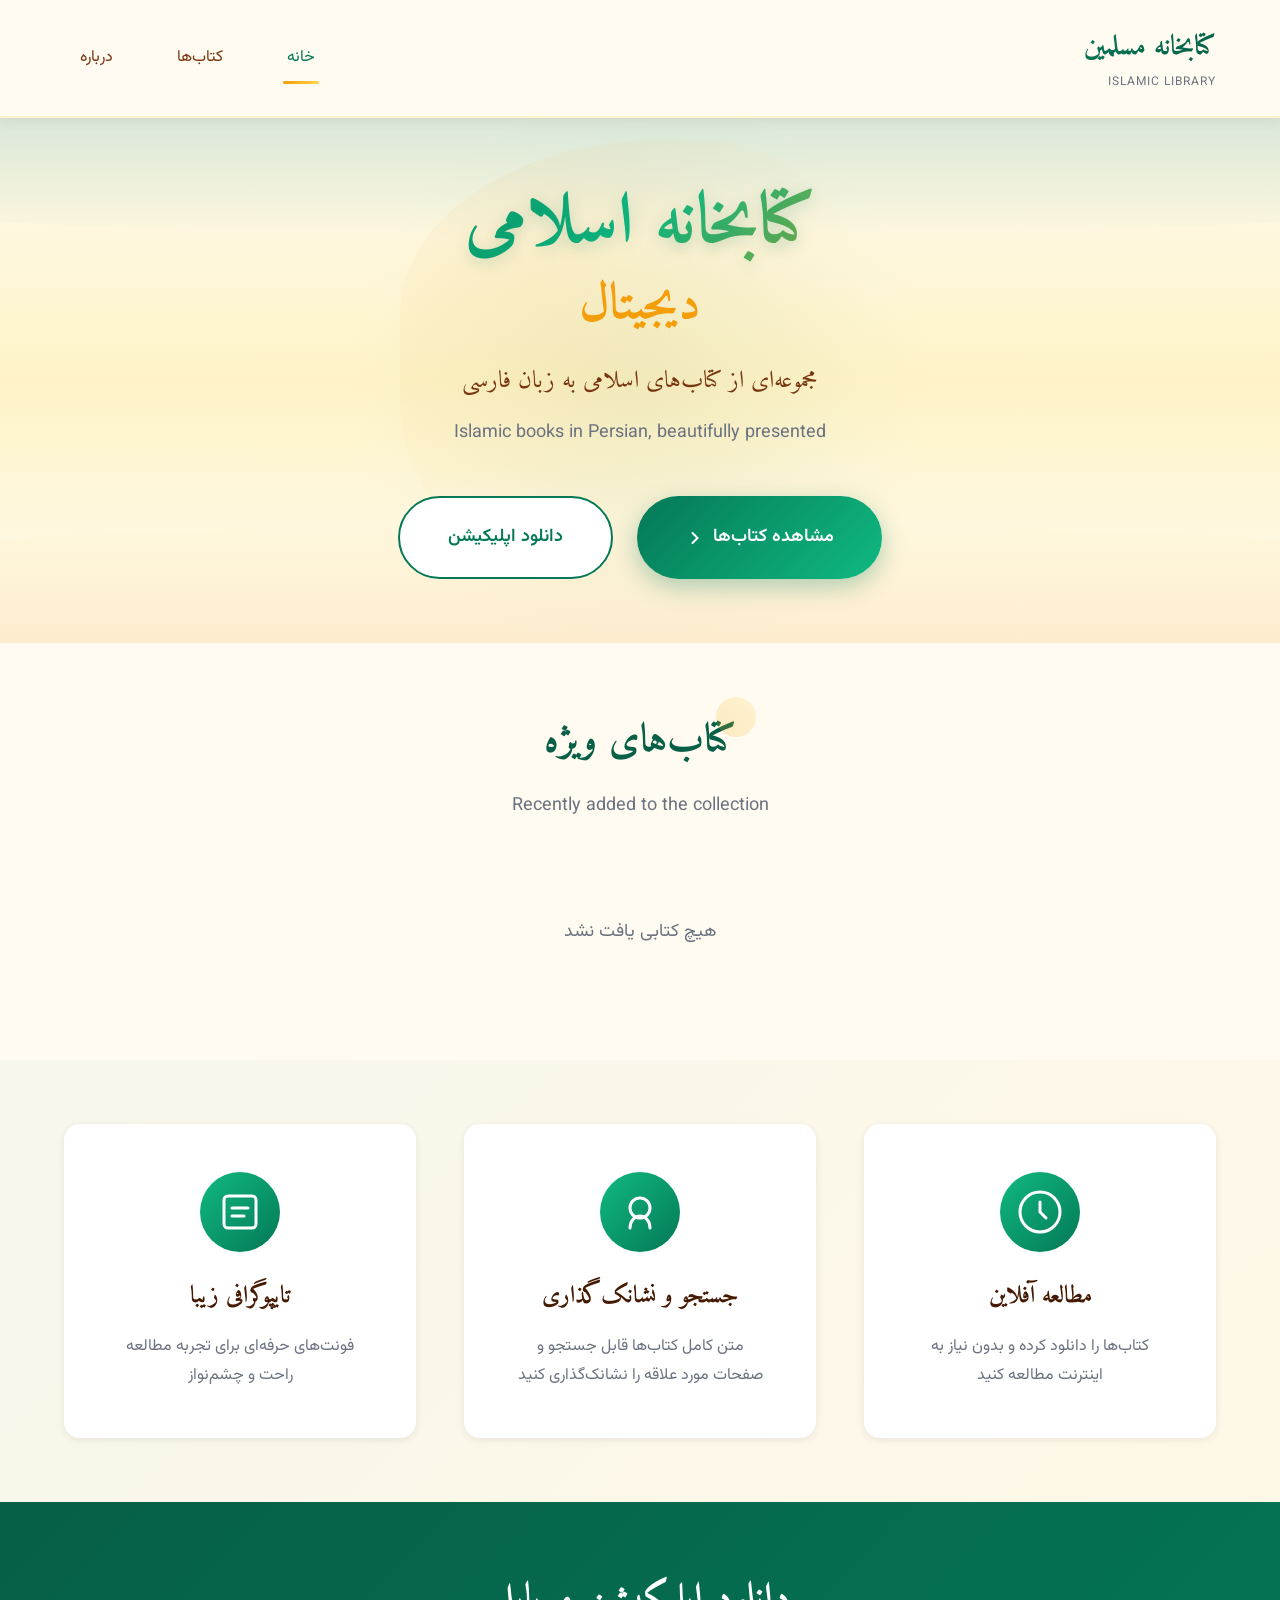
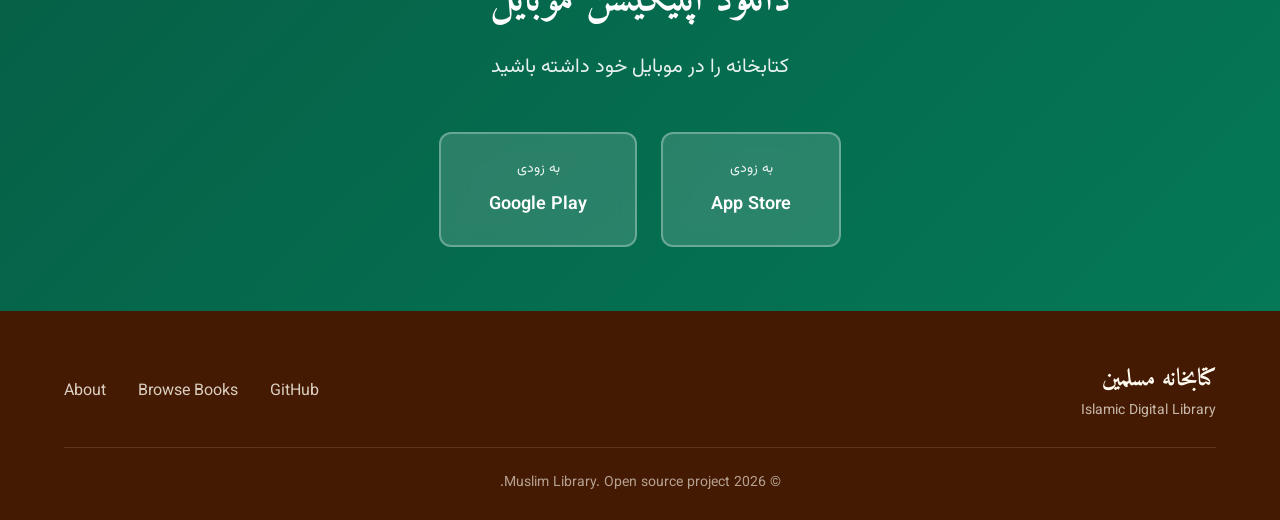
==== docs/index.html @ 0c4c1600 "Add GitHub Pages website with brush painting aesthetic (#008) Create beautiful, artistic website for" ====
<!DOCTYPE html>
<html lang="fa" dir="rtl">
<head>
    <meta charset="UTF-8">
    <meta name="viewport" content="width=device-width, initial-scale=1.0">
    <title>کتابخانه مسلمین - Islamic Digital Library</title>
    <meta name="description" content="کتابخانه دیجیتال اسلامی با کتاب‌های فارسی - Islamic books in Persian, beautifully presented">

    <!-- Fonts -->
    <link rel="preconnect" href="https://fonts.googleapis.com">
    <link rel="preconnect" href="https://fonts.gstatic.com" crossorigin>
    <link href="https://fonts.googleapis.com/css2?family=Amiri:wght@400;700&family=Vazirmatn:wght@300;400;600;700&display=swap" rel="stylesheet">

    <!-- Styles -->
    <link rel="stylesheet" href="css/style.css">
</head>
<body>
    <!-- Navigation -->
    <nav class="nav">
        <div class="container">
            <div class="nav-content">
                <div class="logo">
                    <span class="logo-text">کتابخانه مسلمین</span>
                    <span class="logo-subtitle">Islamic Library</span>
                </div>
                <div class="nav-links">
                    <a href="index.html" class="nav-link active">خانه</a>
                    <a href="browse.html" class="nav-link">کتاب‌ها</a>
                    <a href="about.html" class="nav-link">درباره</a>
                </div>
            </div>
        </div>
    </nav>

    <!-- Hero Section -->
    <section class="hero">
        <div class="brush-stroke brush-top"></div>
        <div class="container">
            <div class="hero-content">
                <h1 class="hero-title">
                    <span class="title-brush">کتابخانه اسلامی</span>
                    <span class="title-accent">دیجیتال</span>
                </h1>
                <p class="hero-subtitle">
                    مجموعه‌ای از کتاب‌های اسلامی به زبان فارسی
                </p>
                <p class="hero-description">
                    Islamic books in Persian, beautifully presented
                </p>
                <div class="hero-actions">
                    <a href="browse.html" class="btn btn-primary">
                        <span>مشاهده کتاب‌ها</span>
                        <svg class="btn-icon" width="20" height="20" viewBox="0 0 20 20" fill="none">
                            <path d="M7.5 15L12.5 10L7.5 5" stroke="currentColor" stroke-width="2" stroke-linecap="round"/>
                        </svg>
                    </a>
                    <a href="#download-app" class="btn btn-secondary">
                        <span>دانلود اپلیکیشن</span>
                    </a>
                </div>
            </div>
            <div class="hero-art">
                <div class="ink-circle"></div>
                <div class="ink-splash"></div>
            </div>
        </div>
        <div class="brush-stroke brush-bottom"></div>
    </section>

    <!-- Featured Books -->
    <section class="featured">
        <div class="container">
            <div class="section-header">
                <h2 class="section-title">
                    <span class="title-decoration"></span>
                    کتاب‌های ویژه
                </h2>
                <p class="section-subtitle">Recently added to the collection</p>
            </div>
            <div class="books-grid" id="featured-books">
                <!-- Books will be loaded here -->
                <div class="loading">در حال بارگذاری...</div>
            </div>
        </div>
    </section>

    <!-- Features -->
    <section class="features">
        <div class="brush-bg"></div>
        <div class="container">
            <div class="features-grid">
                <div class="feature-card">
                    <div class="feature-icon">
                        <svg width="48" height="48" viewBox="0 0 48 48" fill="none">
                            <path d="M24 44C35.0457 44 44 35.0457 44 24C44 12.9543 35.0457 4 24 4C12.9543 4 4 12.9543 4 24C4 35.0457 12.9543 44 24 44Z" stroke="currentColor" stroke-width="3"/>
                            <path d="M24 14V24L30 30" stroke="currentColor" stroke-width="3" stroke-linecap="round"/>
                        </svg>
                    </div>
                    <h3 class="feature-title">مطالعه آفلاین</h3>
                    <p class="feature-text">کتاب‌ها را دانلود کرده و بدون نیاز به اینترنت مطالعه کنید</p>
                </div>

                <div class="feature-card">
                    <div class="feature-icon">
                        <svg width="48" height="48" viewBox="0 0 48 48" fill="none">
                            <circle cx="24" cy="20" r="10" stroke="currentColor" stroke-width="3"/>
                            <path d="M14 40C14 33.3726 18.4772 28 24 28C29.5228 28 34 33.3726 34 40" stroke="currentColor" stroke-width="3" stroke-linecap="round"/>
                        </svg>
                    </div>
                    <h3 class="feature-title">جستجو و نشانک‌گذاری</h3>
                    <p class="feature-text">متن کامل کتاب‌ها قابل جستجو و صفحات مورد علاقه را نشانک‌گذاری کنید</p>
                </div>

                <div class="feature-card">
                    <div class="feature-icon">
                        <svg width="48" height="48" viewBox="0 0 48 48" fill="none">
                            <rect x="8" y="8" width="32" height="32" rx="4" stroke="currentColor" stroke-width="3"/>
                            <path d="M16 20H32M16 28H28" stroke="currentColor" stroke-width="3" stroke-linecap="round"/>
                        </svg>
                    </div>
                    <h3 class="feature-title">تایپوگرافی زیبا</h3>
                    <p class="feature-text">فونت‌های حرفه‌ای برای تجربه مطالعه راحت و چشم‌نواز</p>
                </div>
            </div>
        </div>
    </section>

    <!-- Download App -->
    <section class="download" id="download-app">
        <div class="container">
            <div class="download-content">
                <h2 class="download-title">دانلود اپلیکیشن موبایل</h2>
                <p class="download-text">کتابخانه را در موبایل خود داشته باشید</p>
                <div class="download-badges">
                    <a href="#" class="app-badge">
                        <span class="badge-text">به زودی</span>
                        <span class="badge-store">App Store</span>
                    </a>
                    <a href="#" class="app-badge">
                        <span class="badge-text">به زودی</span>
                        <span class="badge-store">Google Play</span>
                    </a>
                </div>
            </div>
        </div>
    </section>

    <!-- Footer -->
    <footer class="footer">
        <div class="container">
            <div class="footer-content">
                <div class="footer-brand">
                    <span class="footer-logo">کتابخانه مسلمین</span>
                    <p class="footer-tagline">Islamic Digital Library</p>
                </div>
                <div class="footer-links">
                    <a href="https://github.com/zakariaf/Muslim-Library-App-Persian-Books" target="_blank">GitHub</a>
                    <a href="browse.html">Browse Books</a>
                    <a href="about.html">About</a>
                </div>
            </div>
            <div class="footer-bottom">
                <p>&copy; 2026 Muslim Library. Open source project.</p>
            </div>
        </div>
    </footer>

    <!-- Scripts -->
    <script src="js/main.js"></script>
</body>
</html>
---- docs/css/style.css ----
/* ==========================================
   Brush Painting Art Style - Islamic Library
   ========================================== */

:root {
    /* Colors - Inspired by Persian miniature paintings */
    --emerald: #047857;
    --emerald-light: #10B981;
    --emerald-dark: #065F46;
    --gold: #F59E0B;
    --gold-light: #FCD34D;
    --cream: #FFFBF0;
    --cream-dark: #FEF3C7;
    --brown: #78350F;
    --brown-dark: #451A03;
    --gray: #6B7280;
    --gray-light: #F3F4F6;

    /* Typography */
    --font-persian: 'Amiri', serif;
    --font-ui: 'Vazirmatn', sans-serif;

    /* Spacing */
    --spacing-xs: 0.5rem;
    --spacing-sm: 1rem;
    --spacing-md: 1.5rem;
    --spacing-lg: 2rem;
    --spacing-xl: 3rem;
    --spacing-2xl: 4rem;

    /* Effects */
    --shadow-sm: 0 2px 8px rgba(0, 0, 0, 0.08);
    --shadow-md: 0 4px 16px rgba(0, 0, 0, 0.12);
    --shadow-lg: 0 8px 32px rgba(0, 0, 0, 0.16);
}

* {
    margin: 0;
    padding: 0;
    box-sizing: border-box;
}

body {
    font-family: var(--font-ui);
    background: var(--cream);
    color: var(--brown-dark);
    line-height: 1.7;
    overflow-x: hidden;
}

.container {
    max-width: 1200px;
    margin: 0 auto;
    padding: 0 var(--spacing-md);
}

/* ==========================================
   Navigation
   ========================================== */

.nav {
    position: sticky;
    top: 0;
    background: rgba(255, 251, 240, 0.95);
    backdrop-filter: blur(12px);
    border-bottom: 2px solid var(--cream-dark);
    z-index: 100;
    box-shadow: 0 2px 12px rgba(120, 53, 15, 0.08);
}

.nav-content {
    display: flex;
    justify-content: space-between;
    align-items: center;
    padding: var(--spacing-md) 0;
}

.logo {
    display: flex;
    flex-direction: column;
}

.logo-text {
    font-family: var(--font-persian);
    font-size: 1.75rem;
    font-weight: 700;
    color: var(--emerald-dark);
    background: linear-gradient(135deg, var(--emerald) 0%, var(--emerald-dark) 100%);
    -webkit-background-clip: text;
    -webkit-text-fill-color: transparent;
    background-clip: text;
}

.logo-subtitle {
    font-size: 0.75rem;
    color: var(--gray);
    letter-spacing: 1px;
    text-transform: uppercase;
}

.nav-links {
    display: flex;
    gap: var(--spacing-lg);
}

.nav-link {
    font-family: var(--font-ui);
    font-size: 1rem;
    color: var(--brown);
    text-decoration: none;
    padding: var(--spacing-xs) var(--spacing-sm);
    border-radius: 8px;
    transition: all 0.3s ease;
    position: relative;
}

.nav-link::after {
    content: '';
    position: absolute;
    bottom: -4px;
    right: 50%;
    transform: translateX(50%);
    width: 0;
    height: 3px;
    background: linear-gradient(90deg, var(--gold), var(--gold-light));
    border-radius: 2px;
    transition: width 0.3s ease;
}

.nav-link:hover,
.nav-link.active {
    color: var(--emerald);
}

.nav-link:hover::after,
.nav-link.active::after {
    width: 60%;
}

/* ==========================================
   Hero Section - Brush Painting Style
   ========================================== */

.hero {
    position: relative;
    padding: var(--spacing-2xl) 0;
    overflow: hidden;
    background: linear-gradient(180deg,
        var(--cream) 0%,
        var(--cream-dark) 50%,
        var(--cream) 100%
    );
}

/* Brush Strokes */
.brush-stroke {
    position: absolute;
    width: 100%;
    height: 120px;
    background-size: cover;
    opacity: 0.15;
    z-index: 0;
}

.brush-top {
    top: 0;
    background: linear-gradient(180deg,
        var(--emerald) 0%,
        transparent 100%
    );
    clip-path: ellipse(100% 100% at 50% 0%);
}

.brush-bottom {
    bottom: 0;
    background: linear-gradient(0deg,
        var(--gold) 0%,
        transparent 100%
    );
    clip-path: ellipse(100% 100% at 50% 100%);
}

.hero-content {
    position: relative;
    z-index: 10;
    text-align: center;
    max-width: 800px;
    margin: 0 auto;
}

.hero-title {
    font-family: var(--font-persian);
    font-size: clamp(2.5rem, 6vw, 4.5rem);
    font-weight: 700;
    line-height: 1.2;
    margin-bottom: var(--spacing-md);
}

.title-brush {
    display: block;
    background: linear-gradient(135deg,
        var(--emerald) 0%,
        var(--emerald-light) 50%,
        var(--gold) 100%
    );
    -webkit-background-clip: text;
    -webkit-text-fill-color: transparent;
    background-clip: text;
    text-shadow: 0 4px 16px rgba(4, 120, 87, 0.2);
}

.title-accent {
    display: block;
    color: var(--gold);
    font-size: 0.7em;
    margin-top: var(--spacing-xs);
}

.hero-subtitle {
    font-family: var(--font-persian);
    font-size: 1.5rem;
    color: var(--brown);
    margin-bottom: var(--spacing-sm);
}

.hero-description {
    font-size: 1.125rem;
    color: var(--gray);
    margin-bottom: var(--spacing-xl);
}

.hero-actions {
    display: flex;
    gap: var(--spacing-md);
    justify-content: center;
    flex-wrap: wrap;
}

/* Buttons */
.btn {
    display: inline-flex;
    align-items: center;
    gap: var(--spacing-xs);
    padding: var(--spacing-md) var(--spacing-xl);
    border-radius: 100px;
    font-family: var(--font-ui);
    font-size: 1.125rem;
    font-weight: 600;
    text-decoration: none;
    transition: all 0.4s cubic-bezier(0.34, 1.56, 0.64, 1);
    position: relative;
    overflow: hidden;
}

.btn::before {
    content: '';
    position: absolute;
    top: 50%;
    right: 50%;
    transform: translate(50%, -50%);
    width: 0;
    height: 0;
    border-radius: 50%;
    background: rgba(255, 255, 255, 0.3);
    transition: width 0.6s ease, height 0.6s ease;
}

.btn:hover::before {
    width: 300px;
    height: 300px;
}

.btn-primary {
    background: linear-gradient(135deg, var(--emerald) 0%, var(--emerald-light) 100%);
    color: white;
    box-shadow: 0 8px 24px rgba(4, 120, 87, 0.3);
}

.btn-primary:hover {
    transform: translateY(-2px);
    box-shadow: 0 12px 32px rgba(4, 120, 87, 0.4);
}

.btn-secondary {
    background: white;
    color: var(--emerald);
    border: 2px solid var(--emerald);
}

.btn-secondary:hover {
    background: var(--emerald);
    color: white;
}

.btn-icon {
    transition: transform 0.3s ease;
}

.btn:hover .btn-icon {
    transform: translateX(-4px);
}

/* Hero Art - Ink Effects */
.hero-art {
    position: absolute;
    top: 50%;
    left: 50%;
    transform: translate(-50%, -50%);
    width: 600px;
    height: 600px;
    z-index: 0;
    pointer-events: none;
}

.ink-circle {
    position: absolute;
    width: 100%;
    height: 100%;
    border-radius: 50%;
    background: radial-gradient(circle,
        rgba(4, 120, 87, 0.05) 0%,
        rgba(4, 120, 87, 0.02) 40%,
        transparent 70%
    );
    animation: float 8s ease-in-out infinite;
}

.ink-splash {
    position: absolute;
    top: 10%;
    right: 10%;
    width: 80%;
    height: 80%;
    background: radial-gradient(ellipse at 30% 30%,
        rgba(245, 158, 11, 0.08) 0%,
        rgba(245, 158, 11, 0.03) 40%,
        transparent 70%
    );
    border-radius: 60% 40% 30% 70% / 40% 50% 60% 50%;
    animation: morph 10s ease-in-out infinite;
}

@keyframes float {
    0%, 100% { transform: translateY(0) scale(1); }
    50% { transform: translateY(-20px) scale(1.05); }
}

@keyframes morph {
    0%, 100% {
        border-radius: 60% 40% 30% 70% / 40% 50% 60% 50%;
    }
    50% {
        border-radius: 30% 70% 70% 30% / 50% 40% 50% 60%;
    }
}

/* ==========================================
   Featured Books Section
   ========================================== */

.featured {
    padding: var(--spacing-2xl) 0;
    position: relative;
}

.section-header {
    text-align: center;
    margin-bottom: var(--spacing-xl);
}

.section-title {
    font-family: var(--font-persian);
    font-size: 2.5rem;
    font-weight: 700;
    color: var(--emerald-dark);
    margin-bottom: var(--spacing-sm);
    position: relative;
    display: inline-block;
}

.title-decoration {
    position: absolute;
    top: -10px;
    right: -20px;
    width: 40px;
    height: 40px;
    background: linear-gradient(45deg, var(--gold), var(--gold-light));
    opacity: 0.2;
    border-radius: 50%;
    animation: pulse 3s ease-in-out infinite;
}

@keyframes pulse {
    0%, 100% { transform: scale(1); opacity: 0.2; }
    50% { transform: scale(1.2); opacity: 0.3; }
}

.section-subtitle {
    color: var(--gray);
    font-size: 1.125rem;
}

.books-grid {
    display: grid;
    grid-template-columns: repeat(auto-fill, minmax(280px, 1fr));
    gap: var(--spacing-xl);
    margin-top: var(--spacing-xl);
}

.loading {
    grid-column: 1 / -1;
    text-align: center;
    padding: var(--spacing-xl);
    color: var(--gray);
    font-size: 1.125rem;
}

/* Book Card - Watercolor Effect */
.book-card {
    position: relative;
    background: white;
    border-radius: 16px;
    overflow: hidden;
    box-shadow: var(--shadow-md);
    transition: all 0.4s cubic-bezier(0.34, 1.56, 0.64, 1);
    cursor: pointer;
}

.book-card::before {
    content: '';
    position: absolute;
    top: 0;
    right: 0;
    width: 100%;
    height: 4px;
    background: linear-gradient(90deg, var(--emerald), var(--gold));
    transform: scaleX(0);
    transform-origin: right;
    transition: transform 0.4s ease;
}

.book-card:hover::before {
    transform: scaleX(1);
}

.book-card:hover {
    transform: translateY(-8px);
    box-shadow: var(--shadow-lg);
}

.book-cover {
    width: 100%;
    height: 320px;
    object-fit: cover;
    background: linear-gradient(135deg, var(--cream-dark) 0%, var(--gray-light) 100%);
}

.book-info {
    padding: var(--spacing-md);
}

.book-title {
    font-family: var(--font-persian);
    font-size: 1.375rem;
    font-weight: 700;
    color: var(--brown-dark);
    margin-bottom: var(--spacing-xs);
    line-height: 1.4;
}

.book-author {
    font-family: var(--font-persian);
    color: var(--gray);
    font-size: 1rem;
    margin-bottom: var(--spacing-sm);
}

.book-meta {
    display: flex;
    justify-content: space-between;
    align-items: center;
    font-size: 0.875rem;
    color: var(--gray);
}

.book-size {
    background: var(--cream-dark);
    padding: var(--spacing-xs) var(--spacing-sm);
    border-radius: 100px;
}

.book-badge {
    background: linear-gradient(135deg, var(--gold), var(--gold-light));
    color: white;
    padding: var(--spacing-xs) var(--spacing-sm);
    border-radius: 100px;
    font-weight: 600;
    font-size: 0.75rem;
}

/* ==========================================
   Features Section
   ========================================== */

.features {
    position: relative;
    padding: var(--spacing-2xl) 0;
    overflow: hidden;
}

.brush-bg {
    position: absolute;
    top: 0;
    left: 0;
    width: 100%;
    height: 100%;
    background: linear-gradient(135deg,
        rgba(4, 120, 87, 0.03) 0%,
        rgba(245, 158, 11, 0.03) 100%
    );
    z-index: 0;
}

.features-grid {
    position: relative;
    z-index: 10;
    display: grid;
    grid-template-columns: repeat(auto-fit, minmax(300px, 1fr));
    gap: var(--spacing-xl);
}

.feature-card {
    text-align: center;
    padding: var(--spacing-xl);
    background: white;
    border-radius: 16px;
    box-shadow: var(--shadow-sm);
    transition: all 0.3s ease;
}

.feature-card:hover {
    transform: translateY(-4px);
    box-shadow: var(--shadow-md);
}

.feature-icon {
    width: 80px;
    height: 80px;
    margin: 0 auto var(--spacing-md);
    display: flex;
    align-items: center;
    justify-content: center;
    background: linear-gradient(135deg, var(--emerald-light), var(--emerald));
    border-radius: 50%;
    color: white;
    position: relative;
}

.feature-icon::before {
    content: '';
    position: absolute;
    width: 100%;
    height: 100%;
    background: linear-gradient(135deg, var(--gold), var(--gold-light));
    border-radius: 50%;
    opacity: 0;
    transform: scale(0.8);
    transition: all 0.3s ease;
}

.feature-card:hover .feature-icon::before {
    opacity: 0.3;
    transform: scale(1.2);
}

.feature-title {
    font-family: var(--font-persian);
    font-size: 1.5rem;
    font-weight: 700;
    color: var(--brown-dark);
    margin-bottom: var(--spacing-sm);
}

.feature-text {
    color: var(--gray);
    line-height: 1.8;
}

/* ==========================================
   Download Section
   ========================================== */

.download {
    padding: var(--spacing-2xl) 0;
    background: linear-gradient(135deg, var(--emerald-dark) 0%, var(--emerald) 100%);
    color: white;
    text-align: center;
}

.download-title {
    font-family: var(--font-persian);
    font-size: 2.5rem;
    font-weight: 700;
    margin-bottom: var(--spacing-sm);
}

.download-text {
    font-size: 1.25rem;
    opacity: 0.9;
    margin-bottom: var(--spacing-xl);
}

.download-badges {
    display: flex;
    gap: var(--spacing-md);
    justify-content: center;
    flex-wrap: wrap;
}

.app-badge {
    display: flex;
    flex-direction: column;
    align-items: center;
    gap: var(--spacing-xs);
    padding: var(--spacing-md) var(--spacing-xl);
    background: rgba(255, 255, 255, 0.15);
    backdrop-filter: blur(12px);
    border: 2px solid rgba(255, 255, 255, 0.3);
    border-radius: 12px;
    color: white;
    text-decoration: none;
    transition: all 0.3s ease;
}

.app-badge:hover {
    background: rgba(255, 255, 255, 0.25);
    transform: translateY(-4px);
}

.badge-text {
    font-size: 0.875rem;
    opacity: 0.9;
}

.badge-store {
    font-weight: 600;
    font-size: 1.125rem;
}

/* ==========================================
   Footer
   ========================================== */

.footer {
    background: var(--brown-dark);
    color: var(--cream);
    padding: var(--spacing-xl) 0 var(--spacing-md);
}

.footer-content {
    display: flex;
    justify-content: space-between;
    align-items: center;
    margin-bottom: var(--spacing-md);
    flex-wrap: wrap;
    gap: var(--spacing-md);
}

.footer-logo {
    font-family: var(--font-persian);
    font-size: 1.5rem;
    font-weight: 700;
}

.footer-tagline {
    font-size: 0.875rem;
    opacity: 0.7;
}

.footer-links {
    display: flex;
    gap: var(--spacing-lg);
}

.footer-links a {
    color: var(--cream);
    text-decoration: none;
    opacity: 0.8;
    transition: opacity 0.3s ease;
}

.footer-links a:hover {
    opacity: 1;
}

.footer-bottom {
    text-align: center;
    padding-top: var(--spacing-md);
    border-top: 1px solid rgba(255, 251, 240, 0.2);
    opacity: 0.6;
    font-size: 0.875rem;
}

/* ==========================================
   Responsive
   ========================================== */

@media (max-width: 768px) {
    .nav-content {
        flex-direction: column;
        gap: var(--spacing-md);
    }

    .hero {
        padding: var(--spacing-xl) 0;
    }

    .hero-title {
        font-size: 2rem;
    }

    .books-grid {
        grid-template-columns: 1fr;
    }

    .features-grid {
        grid-template-columns: 1fr;
    }

    .footer-content {
        flex-direction: column;
        text-align: center;
    }
}
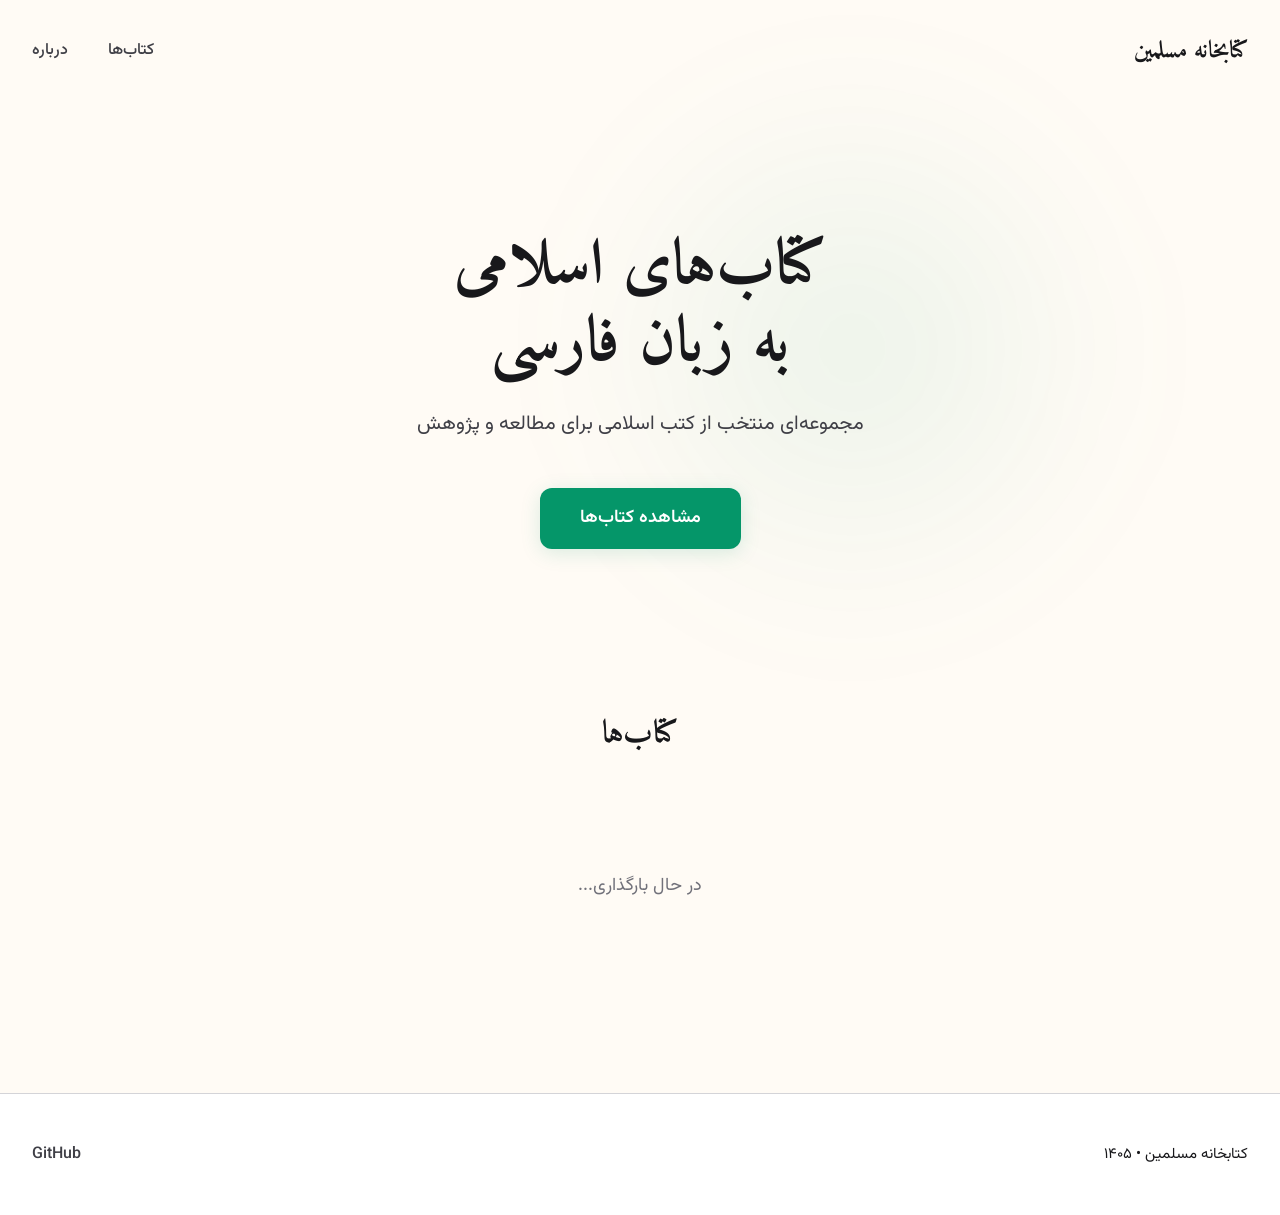
==== commit fa62574c: "Redesign website with minimal, modern aesthetic Complete redesign based on 2026 UI/UX best practices" ====
--- a/docs/index.html
+++ b/docs/index.html
@@ -4,168 +4,54 @@
     <meta charset="UTF-8">
     <meta name="viewport" content="width=device-width, initial-scale=1.0">
     <title>کتابخانه مسلمین - Islamic Digital Library</title>
-    <meta name="description" content="کتابخانه دیجیتال اسلامی با کتاب‌های فارسی - Islamic books in Persian, beautifully presented">
+    <meta name="description" content="کتابخانه دیجیتال اسلامی - مجموعه کتاب‌های اسلامی به زبان فارسی">
 
-    <!-- Fonts -->
     <link rel="preconnect" href="https://fonts.googleapis.com">
     <link rel="preconnect" href="https://fonts.gstatic.com" crossorigin>
-    <link href="https://fonts.googleapis.com/css2?family=Amiri:wght@400;700&family=Vazirmatn:wght@300;400;600;700&display=swap" rel="stylesheet">
+    <link href="https://fonts.googleapis.com/css2?family=Amiri:wght@400;700&family=Vazirmatn:wght@300;400;500;600;700&display=swap" rel="stylesheet">
 
-    <!-- Styles -->
     <link rel="stylesheet" href="css/style.css">
 </head>
 <body>
-    <!-- Navigation -->
+    <!-- Minimal Navigation -->
     <nav class="nav">
         <div class="container">
-            <div class="nav-content">
-                <div class="logo">
-                    <span class="logo-text">کتابخانه مسلمین</span>
-                    <span class="logo-subtitle">Islamic Library</span>
-                </div>
-                <div class="nav-links">
-                    <a href="index.html" class="nav-link active">خانه</a>
-                    <a href="browse.html" class="nav-link">کتاب‌ها</a>
-                    <a href="about.html" class="nav-link">درباره</a>
-                </div>
+            <a href="index.html" class="logo">کتابخانه مسلمین</a>
+            <div class="nav-links">
+                <a href="browse.html">کتاب‌ها</a>
+                <a href="about.html">درباره</a>
             </div>
         </div>
     </nav>
 
-    <!-- Hero Section -->
+    <!-- Hero - Minimal with Watercolor Accent -->
     <section class="hero">
-        <div class="brush-stroke brush-top"></div>
+        <div class="watercolor-accent"></div>
         <div class="container">
-            <div class="hero-content">
-                <h1 class="hero-title">
-                    <span class="title-brush">کتابخانه اسلامی</span>
-                    <span class="title-accent">دیجیتال</span>
-                </h1>
-                <p class="hero-subtitle">
-                    مجموعه‌ای از کتاب‌های اسلامی به زبان فارسی
-                </p>
-                <p class="hero-description">
-                    Islamic books in Persian, beautifully presented
-                </p>
-                <div class="hero-actions">
-                    <a href="browse.html" class="btn btn-primary">
-                        <span>مشاهده کتاب‌ها</span>
-                        <svg class="btn-icon" width="20" height="20" viewBox="0 0 20 20" fill="none">
-                            <path d="M7.5 15L12.5 10L7.5 5" stroke="currentColor" stroke-width="2" stroke-linecap="round"/>
-                        </svg>
-                    </a>
-                    <a href="#download-app" class="btn btn-secondary">
-                        <span>دانلود اپلیکیشن</span>
-                    </a>
-                </div>
-            </div>
-            <div class="hero-art">
-                <div class="ink-circle"></div>
-                <div class="ink-splash"></div>
-            </div>
+            <h1 class="hero-title">کتاب‌های اسلامی<br>به زبان فارسی</h1>
+            <p class="hero-subtitle">مجموعه‌ای منتخب از کتب اسلامی برای مطالعه و پژوهش</p>
+            <a href="browse.html" class="cta-button">مشاهده کتاب‌ها</a>
         </div>
-        <div class="brush-stroke brush-bottom"></div>
     </section>
 
-    <!-- Featured Books -->
-    <section class="featured">
+    <!-- Books Grid - Clean & Spacious -->
+    <section class="books">
         <div class="container">
-            <div class="section-header">
-                <h2 class="section-title">
-                    <span class="title-decoration"></span>
-                    کتاب‌های ویژه
-                </h2>
-                <p class="section-subtitle">Recently added to the collection</p>
-            </div>
-            <div class="books-grid" id="featured-books">
-                <!-- Books will be loaded here -->
+            <h2 class="section-title">کتاب‌ها</h2>
+            <div class="books-grid" id="books-grid">
                 <div class="loading">در حال بارگذاری...</div>
             </div>
         </div>
     </section>
 
-    <!-- Features -->
-    <section class="features">
-        <div class="brush-bg"></div>
-        <div class="container">
-            <div class="features-grid">
-                <div class="feature-card">
-                    <div class="feature-icon">
-                        <svg width="48" height="48" viewBox="0 0 48 48" fill="none">
-                            <path d="M24 44C35.0457 44 44 35.0457 44 24C44 12.9543 35.0457 4 24 4C12.9543 4 4 12.9543 4 24C4 35.0457 12.9543 44 24 44Z" stroke="currentColor" stroke-width="3"/>
-                            <path d="M24 14V24L30 30" stroke="currentColor" stroke-width="3" stroke-linecap="round"/>
-                        </svg>
-                    </div>
-                    <h3 class="feature-title">مطالعه آفلاین</h3>
-                    <p class="feature-text">کتاب‌ها را دانلود کرده و بدون نیاز به اینترنت مطالعه کنید</p>
-                </div>
-
-                <div class="feature-card">
-                    <div class="feature-icon">
-                        <svg width="48" height="48" viewBox="0 0 48 48" fill="none">
-                            <circle cx="24" cy="20" r="10" stroke="currentColor" stroke-width="3"/>
-                            <path d="M14 40C14 33.3726 18.4772 28 24 28C29.5228 28 34 33.3726 34 40" stroke="currentColor" stroke-width="3" stroke-linecap="round"/>
-                        </svg>
-                    </div>
-                    <h3 class="feature-title">جستجو و نشانک‌گذاری</h3>
-                    <p class="feature-text">متن کامل کتاب‌ها قابل جستجو و صفحات مورد علاقه را نشانک‌گذاری کنید</p>
-                </div>
-
-                <div class="feature-card">
-                    <div class="feature-icon">
-                        <svg width="48" height="48" viewBox="0 0 48 48" fill="none">
-                            <rect x="8" y="8" width="32" height="32" rx="4" stroke="currentColor" stroke-width="3"/>
-                            <path d="M16 20H32M16 28H28" stroke="currentColor" stroke-width="3" stroke-linecap="round"/>
-                        </svg>
-                    </div>
-                    <h3 class="feature-title">تایپوگرافی زیبا</h3>
-                    <p class="feature-text">فونت‌های حرفه‌ای برای تجربه مطالعه راحت و چشم‌نواز</p>
-                </div>
-            </div>
-        </div>
-    </section>
-
-    <!-- Download App -->
-    <section class="download" id="download-app">
-        <div class="container">
-            <div class="download-content">
-                <h2 class="download-title">دانلود اپلیکیشن موبایل</h2>
-                <p class="download-text">کتابخانه را در موبایل خود داشته باشید</p>
-                <div class="download-badges">
-                    <a href="#" class="app-badge">
-                        <span class="badge-text">به زودی</span>
-                        <span class="badge-store">App Store</span>
-                    </a>
-                    <a href="#" class="app-badge">
-                        <span class="badge-text">به زودی</span>
-                        <span class="badge-store">Google Play</span>
-                    </a>
-                </div>
-            </div>
-        </div>
-    </section>
-
-    <!-- Footer -->
+    <!-- Footer - Minimal -->
     <footer class="footer">
         <div class="container">
-            <div class="footer-content">
-                <div class="footer-brand">
-                    <span class="footer-logo">کتابخانه مسلمین</span>
-                    <p class="footer-tagline">Islamic Digital Library</p>
-                </div>
-                <div class="footer-links">
-                    <a href="https://github.com/zakariaf/Muslim-Library-App-Persian-Books" target="_blank">GitHub</a>
-                    <a href="browse.html">Browse Books</a>
-                    <a href="about.html">About</a>
-                </div>
-            </div>
-            <div class="footer-bottom">
-                <p>&copy; 2026 Muslim Library. Open source project.</p>
-            </div>
+            <p class="footer-text">کتابخانه مسلمین • ۱۴۰۵</p>
+            <a href="https://github.com/zakariaf/Muslim-Library-App-Persian-Books" class="footer-link">GitHub</a>
         </div>
     </footer>
 
-    <!-- Scripts -->
     <script src="js/main.js"></script>
 </body>
 </html>
--- a/docs/css/style.css
+++ b/docs/css/style.css
@@ -1,37 +1,21 @@
 /* ==========================================
-   Brush Painting Art Style - Islamic Library
+   Minimal Design with Watercolor Accents
+   Clean, Modern, Elegant
    ========================================== */
 
 :root {
-    /* Colors - Inspired by Persian miniature paintings */
-    --emerald: #047857;
-    --emerald-light: #10B981;
-    --emerald-dark: #065F46;
-    --gold: #F59E0B;
-    --gold-light: #FCD34D;
-    --cream: #FFFBF0;
-    --cream-dark: #FEF3C7;
-    --brown: #78350F;
-    --brown-dark: #451A03;
-    --gray: #6B7280;
-    --gray-light: #F3F4F6;
-
-    /* Typography */
-    --font-persian: 'Amiri', serif;
-    --font-ui: 'Vazirmatn', sans-serif;
-
-    /* Spacing */
-    --spacing-xs: 0.5rem;
-    --spacing-sm: 1rem;
-    --spacing-md: 1.5rem;
-    --spacing-lg: 2rem;
-    --spacing-xl: 3rem;
-    --spacing-2xl: 4rem;
-
-    /* Effects */
-    --shadow-sm: 0 2px 8px rgba(0, 0, 0, 0.08);
-    --shadow-md: 0 4px 16px rgba(0, 0, 0, 0.12);
-    --shadow-lg: 0 8px 32px rgba(0, 0, 0, 0.16);
+    --emerald: #059669;
+    --emerald-light: #D1FAE5;
+    --gold: #D97706;
+    --cream: #FFFBF5;
+    --gray-900: #18181B;
+    --gray-700: #3F3F46;
+    --gray-500: #71717A;
+    --gray-300: #D4D4D8;
+    --gray-100: #F4F4F5;
+
+    --font-display: 'Amiri', serif;
+    --font-body: 'Vazirmatn', sans-serif;
 }
 
 * {
@@ -41,438 +25,218 @@
 }
 
 body {
-    font-family: var(--font-ui);
+    font-family: var(--font-body);
     background: var(--cream);
-    color: var(--brown-dark);
-    line-height: 1.7;
-    overflow-x: hidden;
+    color: var(--gray-900);
+    line-height: 1.6;
+    -webkit-font-smoothing: antialiased;
 }
 
 .container {
-    max-width: 1200px;
+    max-width: 1280px;
     margin: 0 auto;
-    padding: 0 var(--spacing-md);
-}
-
-/* ==========================================
-   Navigation
+    padding: 0 2rem;
+}
+
+/* ==========================================
+   Navigation - Ultra Minimal
    ========================================== */
 
 .nav {
-    position: sticky;
-    top: 0;
-    background: rgba(255, 251, 240, 0.95);
-    backdrop-filter: blur(12px);
-    border-bottom: 2px solid var(--cream-dark);
-    z-index: 100;
-    box-shadow: 0 2px 12px rgba(120, 53, 15, 0.08);
-}
-
-.nav-content {
+    padding: 2rem 0;
+    background: var(--cream);
+}
+
+.nav .container {
     display: flex;
     justify-content: space-between;
     align-items: center;
-    padding: var(--spacing-md) 0;
 }
 
 .logo {
-    display: flex;
-    flex-direction: column;
-}
-
-.logo-text {
-    font-family: var(--font-persian);
-    font-size: 1.75rem;
+    font-family: var(--font-display);
+    font-size: 1.5rem;
     font-weight: 700;
-    color: var(--emerald-dark);
-    background: linear-gradient(135deg, var(--emerald) 0%, var(--emerald-dark) 100%);
-    -webkit-background-clip: text;
-    -webkit-text-fill-color: transparent;
-    background-clip: text;
-}
-
-.logo-subtitle {
-    font-size: 0.75rem;
-    color: var(--gray);
-    letter-spacing: 1px;
-    text-transform: uppercase;
+    color: var(--gray-900);
+    text-decoration: none;
 }
 
 .nav-links {
     display: flex;
-    gap: var(--spacing-lg);
-}
-
-.nav-link {
-    font-family: var(--font-ui);
+    gap: 2.5rem;
+}
+
+.nav-links a {
     font-size: 1rem;
-    color: var(--brown);
+    font-weight: 500;
+    color: var(--gray-700);
     text-decoration: none;
-    padding: var(--spacing-xs) var(--spacing-sm);
-    border-radius: 8px;
-    transition: all 0.3s ease;
+    transition: color 0.2s;
+}
+
+.nav-links a:hover {
+    color: var(--emerald);
+}
+
+/* ==========================================
+   Hero - Spacious & Elegant
+   ========================================== */
+
+.hero {
+    padding: 8rem 0 6rem;
     position: relative;
-}
-
-.nav-link::after {
-    content: '';
+    text-align: center;
+}
+
+/* Subtle Watercolor Background */
+.watercolor-accent {
     position: absolute;
-    bottom: -4px;
-    right: 50%;
-    transform: translateX(50%);
-    width: 0;
-    height: 3px;
-    background: linear-gradient(90deg, var(--gold), var(--gold-light));
-    border-radius: 2px;
-    transition: width 0.3s ease;
-}
-
-.nav-link:hover,
-.nav-link.active {
-    color: var(--emerald);
-}
-
-.nav-link:hover::after,
-.nav-link.active::after {
-    width: 60%;
-}
-
-/* ==========================================
-   Hero Section - Brush Painting Style
-   ========================================== */
-
-.hero {
+    top: -10%;
+    right: 10%;
+    width: 600px;
+    height: 600px;
+    background: radial-gradient(circle at center,
+        rgba(5, 150, 105, 0.08) 0%,
+        rgba(5, 150, 105, 0.03) 40%,
+        transparent 70%
+    );
+    filter: blur(60px);
+    z-index: 0;
+    pointer-events: none;
+}
+
+.hero .container {
     position: relative;
-    padding: var(--spacing-2xl) 0;
-    overflow: hidden;
-    background: linear-gradient(180deg,
-        var(--cream) 0%,
-        var(--cream-dark) 50%,
-        var(--cream) 100%
-    );
-}
-
-/* Brush Strokes */
-.brush-stroke {
-    position: absolute;
-    width: 100%;
-    height: 120px;
-    background-size: cover;
-    opacity: 0.15;
-    z-index: 0;
-}
-
-.brush-top {
-    top: 0;
-    background: linear-gradient(180deg,
-        var(--emerald) 0%,
-        transparent 100%
-    );
-    clip-path: ellipse(100% 100% at 50% 0%);
-}
-
-.brush-bottom {
-    bottom: 0;
-    background: linear-gradient(0deg,
-        var(--gold) 0%,
-        transparent 100%
-    );
-    clip-path: ellipse(100% 100% at 50% 100%);
-}
-
-.hero-content {
-    position: relative;
-    z-index: 10;
-    text-align: center;
-    max-width: 800px;
-    margin: 0 auto;
+    z-index: 1;
 }
 
 .hero-title {
-    font-family: var(--font-persian);
-    font-size: clamp(2.5rem, 6vw, 4.5rem);
+    font-family: var(--font-display);
+    font-size: clamp(2.5rem, 5vw, 4rem);
     font-weight: 700;
+    color: var(--gray-900);
     line-height: 1.2;
-    margin-bottom: var(--spacing-md);
-}
-
-.title-brush {
-    display: block;
-    background: linear-gradient(135deg,
-        var(--emerald) 0%,
-        var(--emerald-light) 50%,
-        var(--gold) 100%
-    );
-    -webkit-background-clip: text;
-    -webkit-text-fill-color: transparent;
-    background-clip: text;
-    text-shadow: 0 4px 16px rgba(4, 120, 87, 0.2);
-}
-
-.title-accent {
-    display: block;
-    color: var(--gold);
-    font-size: 0.7em;
-    margin-top: var(--spacing-xs);
+    margin-bottom: 1.5rem;
 }
 
 .hero-subtitle {
-    font-family: var(--font-persian);
-    font-size: 1.5rem;
-    color: var(--brown);
-    margin-bottom: var(--spacing-sm);
-}
-
-.hero-description {
-    font-size: 1.125rem;
-    color: var(--gray);
-    margin-bottom: var(--spacing-xl);
-}
-
-.hero-actions {
-    display: flex;
-    gap: var(--spacing-md);
-    justify-content: center;
-    flex-wrap: wrap;
-}
-
-/* Buttons */
-.btn {
-    display: inline-flex;
-    align-items: center;
-    gap: var(--spacing-xs);
-    padding: var(--spacing-md) var(--spacing-xl);
-    border-radius: 100px;
-    font-family: var(--font-ui);
+    font-size: 1.25rem;
+    font-weight: 400;
+    color: var(--gray-700);
+    margin-bottom: 3rem;
+    max-width: 600px;
+    margin-left: auto;
+    margin-right: auto;
+}
+
+.cta-button {
+    display: inline-block;
+    padding: 1rem 2.5rem;
+    background: var(--emerald);
+    color: white;
     font-size: 1.125rem;
     font-weight: 600;
     text-decoration: none;
-    transition: all 0.4s cubic-bezier(0.34, 1.56, 0.64, 1);
-    position: relative;
-    overflow: hidden;
-}
-
-.btn::before {
-    content: '';
-    position: absolute;
-    top: 50%;
-    right: 50%;
-    transform: translate(50%, -50%);
-    width: 0;
-    height: 0;
-    border-radius: 50%;
-    background: rgba(255, 255, 255, 0.3);
-    transition: width 0.6s ease, height 0.6s ease;
-}
-
-.btn:hover::before {
-    width: 300px;
-    height: 300px;
-}
-
-.btn-primary {
-    background: linear-gradient(135deg, var(--emerald) 0%, var(--emerald-light) 100%);
-    color: white;
-    box-shadow: 0 8px 24px rgba(4, 120, 87, 0.3);
-}
-
-.btn-primary:hover {
+    border-radius: 12px;
+    transition: all 0.3s ease;
+    box-shadow: 0 4px 20px rgba(5, 150, 105, 0.15);
+}
+
+.cta-button:hover {
+    background: #047857;
     transform: translateY(-2px);
-    box-shadow: 0 12px 32px rgba(4, 120, 87, 0.4);
-}
-
-.btn-secondary {
-    background: white;
-    color: var(--emerald);
-    border: 2px solid var(--emerald);
-}
-
-.btn-secondary:hover {
-    background: var(--emerald);
-    color: white;
-}
-
-.btn-icon {
-    transition: transform 0.3s ease;
-}
-
-.btn:hover .btn-icon {
-    transform: translateX(-4px);
-}
-
-/* Hero Art - Ink Effects */
-.hero-art {
-    position: absolute;
-    top: 50%;
-    left: 50%;
-    transform: translate(-50%, -50%);
-    width: 600px;
-    height: 600px;
-    z-index: 0;
-    pointer-events: none;
-}
-
-.ink-circle {
-    position: absolute;
-    width: 100%;
-    height: 100%;
-    border-radius: 50%;
-    background: radial-gradient(circle,
-        rgba(4, 120, 87, 0.05) 0%,
-        rgba(4, 120, 87, 0.02) 40%,
-        transparent 70%
-    );
-    animation: float 8s ease-in-out infinite;
-}
-
-.ink-splash {
-    position: absolute;
-    top: 10%;
-    right: 10%;
-    width: 80%;
-    height: 80%;
-    background: radial-gradient(ellipse at 30% 30%,
-        rgba(245, 158, 11, 0.08) 0%,
-        rgba(245, 158, 11, 0.03) 40%,
-        transparent 70%
-    );
-    border-radius: 60% 40% 30% 70% / 40% 50% 60% 50%;
-    animation: morph 10s ease-in-out infinite;
-}
-
-@keyframes float {
-    0%, 100% { transform: translateY(0) scale(1); }
-    50% { transform: translateY(-20px) scale(1.05); }
-}
-
-@keyframes morph {
-    0%, 100% {
-        border-radius: 60% 40% 30% 70% / 40% 50% 60% 50%;
-    }
-    50% {
-        border-radius: 30% 70% 70% 30% / 50% 40% 50% 60%;
-    }
-}
-
-/* ==========================================
-   Featured Books Section
-   ========================================== */
-
-.featured {
-    padding: var(--spacing-2xl) 0;
-    position: relative;
-}
-
-.section-header {
+    box-shadow: 0 8px 30px rgba(5, 150, 105, 0.25);
+}
+
+/* ==========================================
+   Books Section - Generous White Space
+   ========================================== */
+
+.books {
+    padding: 4rem 0 8rem;
+}
+
+.section-title {
+    font-family: var(--font-display);
+    font-size: 2rem;
+    font-weight: 700;
+    color: var(--gray-900);
+    margin-bottom: 3rem;
     text-align: center;
-    margin-bottom: var(--spacing-xl);
-}
-
-.section-title {
-    font-family: var(--font-persian);
-    font-size: 2.5rem;
-    font-weight: 700;
-    color: var(--emerald-dark);
-    margin-bottom: var(--spacing-sm);
-    position: relative;
-    display: inline-block;
-}
-
-.title-decoration {
-    position: absolute;
-    top: -10px;
-    right: -20px;
-    width: 40px;
-    height: 40px;
-    background: linear-gradient(45deg, var(--gold), var(--gold-light));
-    opacity: 0.2;
-    border-radius: 50%;
-    animation: pulse 3s ease-in-out infinite;
-}
-
-@keyframes pulse {
-    0%, 100% { transform: scale(1); opacity: 0.2; }
-    50% { transform: scale(1.2); opacity: 0.3; }
-}
-
-.section-subtitle {
-    color: var(--gray);
-    font-size: 1.125rem;
 }
 
 .books-grid {
     display: grid;
-    grid-template-columns: repeat(auto-fill, minmax(280px, 1fr));
-    gap: var(--spacing-xl);
-    margin-top: var(--spacing-xl);
+    grid-template-columns: repeat(auto-fill, minmax(240px, 1fr));
+    gap: 3rem 2rem;
+    margin-top: 3rem;
 }
 
 .loading {
     grid-column: 1 / -1;
     text-align: center;
-    padding: var(--spacing-xl);
-    color: var(--gray);
+    padding: 4rem;
+    color: var(--gray-500);
     font-size: 1.125rem;
 }
 
-/* Book Card - Watercolor Effect */
+/* Book Card - Clean & Modern */
 .book-card {
-    position: relative;
-    background: white;
-    border-radius: 16px;
-    overflow: hidden;
-    box-shadow: var(--shadow-md);
-    transition: all 0.4s cubic-bezier(0.34, 1.56, 0.64, 1);
     cursor: pointer;
-}
-
-.book-card::before {
-    content: '';
-    position: absolute;
-    top: 0;
-    right: 0;
-    width: 100%;
-    height: 4px;
-    background: linear-gradient(90deg, var(--emerald), var(--gold));
-    transform: scaleX(0);
-    transform-origin: right;
-    transition: transform 0.4s ease;
-}
-
-.book-card:hover::before {
-    transform: scaleX(1);
+    transition: transform 0.3s ease;
 }
 
 .book-card:hover {
     transform: translateY(-8px);
-    box-shadow: var(--shadow-lg);
+}
+
+.book-cover-wrapper {
+    position: relative;
+    margin-bottom: 1.25rem;
+    border-radius: 8px;
+    overflow: hidden;
+    background: var(--gray-100);
+    box-shadow: 0 2px 12px rgba(0, 0, 0, 0.08);
+    transition: box-shadow 0.3s ease;
+}
+
+.book-card:hover .book-cover-wrapper {
+    box-shadow: 0 8px 30px rgba(0, 0, 0, 0.12);
 }
 
 .book-cover {
     width: 100%;
-    height: 320px;
+    aspect-ratio: 3 / 4;
     object-fit: cover;
-    background: linear-gradient(135deg, var(--cream-dark) 0%, var(--gray-light) 100%);
-}
-
-.book-info {
-    padding: var(--spacing-md);
+    display: block;
+}
+
+.book-badge {
+    position: absolute;
+    top: 12px;
+    left: 12px;
+    background: var(--emerald);
+    color: white;
+    padding: 0.375rem 0.75rem;
+    border-radius: 6px;
+    font-size: 0.75rem;
+    font-weight: 600;
+    letter-spacing: 0.5px;
 }
 
 .book-title {
-    font-family: var(--font-persian);
-    font-size: 1.375rem;
+    font-family: var(--font-display);
+    font-size: 1.125rem;
     font-weight: 700;
-    color: var(--brown-dark);
-    margin-bottom: var(--spacing-xs);
+    color: var(--gray-900);
     line-height: 1.4;
+    margin-bottom: 0.5rem;
 }
 
 .book-author {
-    font-family: var(--font-persian);
-    color: var(--gray);
-    font-size: 1rem;
-    margin-bottom: var(--spacing-sm);
+    font-size: 0.9375rem;
+    color: var(--gray-600);
+    margin-bottom: 0.75rem;
 }
 
 .book-meta {
@@ -480,225 +244,43 @@
     justify-content: space-between;
     align-items: center;
     font-size: 0.875rem;
-    color: var(--gray);
+    color: var(--gray-500);
 }
 
 .book-size {
-    background: var(--cream-dark);
-    padding: var(--spacing-xs) var(--spacing-sm);
-    border-radius: 100px;
-}
-
-.book-badge {
-    background: linear-gradient(135deg, var(--gold), var(--gold-light));
-    color: white;
-    padding: var(--spacing-xs) var(--spacing-sm);
-    border-radius: 100px;
-    font-weight: 600;
-    font-size: 0.75rem;
-}
-
-/* ==========================================
-   Features Section
-   ========================================== */
-
-.features {
-    position: relative;
-    padding: var(--spacing-2xl) 0;
-    overflow: hidden;
-}
-
-.brush-bg {
-    position: absolute;
-    top: 0;
-    left: 0;
-    width: 100%;
-    height: 100%;
-    background: linear-gradient(135deg,
-        rgba(4, 120, 87, 0.03) 0%,
-        rgba(245, 158, 11, 0.03) 100%
-    );
-    z-index: 0;
-}
-
-.features-grid {
-    position: relative;
-    z-index: 10;
-    display: grid;
-    grid-template-columns: repeat(auto-fit, minmax(300px, 1fr));
-    gap: var(--spacing-xl);
-}
-
-.feature-card {
-    text-align: center;
-    padding: var(--spacing-xl);
+    font-weight: 500;
+}
+
+/* ==========================================
+   Footer - Minimal
+   ========================================== */
+
+.footer {
+    padding: 3rem 0;
+    border-top: 1px solid var(--gray-300);
     background: white;
-    border-radius: 16px;
-    box-shadow: var(--shadow-sm);
-    transition: all 0.3s ease;
-}
-
-.feature-card:hover {
-    transform: translateY(-4px);
-    box-shadow: var(--shadow-md);
-}
-
-.feature-icon {
-    width: 80px;
-    height: 80px;
-    margin: 0 auto var(--spacing-md);
-    display: flex;
-    align-items: center;
-    justify-content: center;
-    background: linear-gradient(135deg, var(--emerald-light), var(--emerald));
-    border-radius: 50%;
-    color: white;
-    position: relative;
-}
-
-.feature-icon::before {
-    content: '';
-    position: absolute;
-    width: 100%;
-    height: 100%;
-    background: linear-gradient(135deg, var(--gold), var(--gold-light));
-    border-radius: 50%;
-    opacity: 0;
-    transform: scale(0.8);
-    transition: all 0.3s ease;
-}
-
-.feature-card:hover .feature-icon::before {
-    opacity: 0.3;
-    transform: scale(1.2);
-}
-
-.feature-title {
-    font-family: var(--font-persian);
-    font-size: 1.5rem;
-    font-weight: 700;
-    color: var(--brown-dark);
-    margin-bottom: var(--spacing-sm);
-}
-
-.feature-text {
-    color: var(--gray);
-    line-height: 1.8;
-}
-
-/* ==========================================
-   Download Section
-   ========================================== */
-
-.download {
-    padding: var(--spacing-2xl) 0;
-    background: linear-gradient(135deg, var(--emerald-dark) 0%, var(--emerald) 100%);
-    color: white;
-    text-align: center;
-}
-
-.download-title {
-    font-family: var(--font-persian);
-    font-size: 2.5rem;
-    font-weight: 700;
-    margin-bottom: var(--spacing-sm);
-}
-
-.download-text {
-    font-size: 1.25rem;
-    opacity: 0.9;
-    margin-bottom: var(--spacing-xl);
-}
-
-.download-badges {
-    display: flex;
-    gap: var(--spacing-md);
-    justify-content: center;
-    flex-wrap: wrap;
-}
-
-.app-badge {
-    display: flex;
-    flex-direction: column;
-    align-items: center;
-    gap: var(--spacing-xs);
-    padding: var(--spacing-md) var(--spacing-xl);
-    background: rgba(255, 255, 255, 0.15);
-    backdrop-filter: blur(12px);
-    border: 2px solid rgba(255, 255, 255, 0.3);
-    border-radius: 12px;
-    color: white;
-    text-decoration: none;
-    transition: all 0.3s ease;
-}
-
-.app-badge:hover {
-    background: rgba(255, 255, 255, 0.25);
-    transform: translateY(-4px);
-}
-
-.badge-text {
-    font-size: 0.875rem;
-    opacity: 0.9;
-}
-
-.badge-store {
-    font-weight: 600;
-    font-size: 1.125rem;
-}
-
-/* ==========================================
-   Footer
-   ========================================== */
-
-.footer {
-    background: var(--brown-dark);
-    color: var(--cream);
-    padding: var(--spacing-xl) 0 var(--spacing-md);
-}
-
-.footer-content {
+}
+
+.footer .container {
     display: flex;
     justify-content: space-between;
     align-items: center;
-    margin-bottom: var(--spacing-md);
-    flex-wrap: wrap;
-    gap: var(--spacing-md);
-}
-
-.footer-logo {
-    font-family: var(--font-persian);
-    font-size: 1.5rem;
-    font-weight: 700;
-}
-
-.footer-tagline {
-    font-size: 0.875rem;
-    opacity: 0.7;
-}
-
-.footer-links {
-    display: flex;
-    gap: var(--spacing-lg);
-}
-
-.footer-links a {
-    color: var(--cream);
+}
+
+.footer-text {
+    color: var(--gray-600);
+    font-size: 0.9375rem;
+}
+
+.footer-link {
+    color: var(--gray-700);
     text-decoration: none;
-    opacity: 0.8;
-    transition: opacity 0.3s ease;
-}
-
-.footer-links a:hover {
-    opacity: 1;
-}
-
-.footer-bottom {
-    text-align: center;
-    padding-top: var(--spacing-md);
-    border-top: 1px solid rgba(255, 251, 240, 0.2);
-    opacity: 0.6;
-    font-size: 0.875rem;
+    font-weight: 500;
+    transition: color 0.2s;
+}
+
+.footer-link:hover {
+    color: var(--emerald);
 }
 
 /* ==========================================
@@ -706,29 +288,48 @@
    ========================================== */
 
 @media (max-width: 768px) {
-    .nav-content {
-        flex-direction: column;
-        gap: var(--spacing-md);
+    .container {
+        padding: 0 1.5rem;
+    }
+
+    .nav {
+        padding: 1.5rem 0;
+    }
+
+    .nav-links {
+        gap: 1.5rem;
     }
 
     .hero {
-        padding: var(--spacing-xl) 0;
+        padding: 4rem 0 3rem;
     }
 
     .hero-title {
         font-size: 2rem;
     }
 
+    .hero-subtitle {
+        font-size: 1.125rem;
+    }
+
+    .books {
+        padding: 3rem 0 4rem;
+    }
+
     .books-grid {
-        grid-template-columns: 1fr;
-    }
-
-    .features-grid {
-        grid-template-columns: 1fr;
-    }
-
-    .footer-content {
+        grid-template-columns: repeat(auto-fill, minmax(180px, 1fr));
+        gap: 2rem 1.5rem;
+    }
+
+    .footer .container {
         flex-direction: column;
+        gap: 1rem;
         text-align: center;
     }
 }
+
+@media (min-width: 1400px) {
+    .books-grid {
+        grid-template-columns: repeat(auto-fill, minmax(260px, 1fr));
+    }
+}
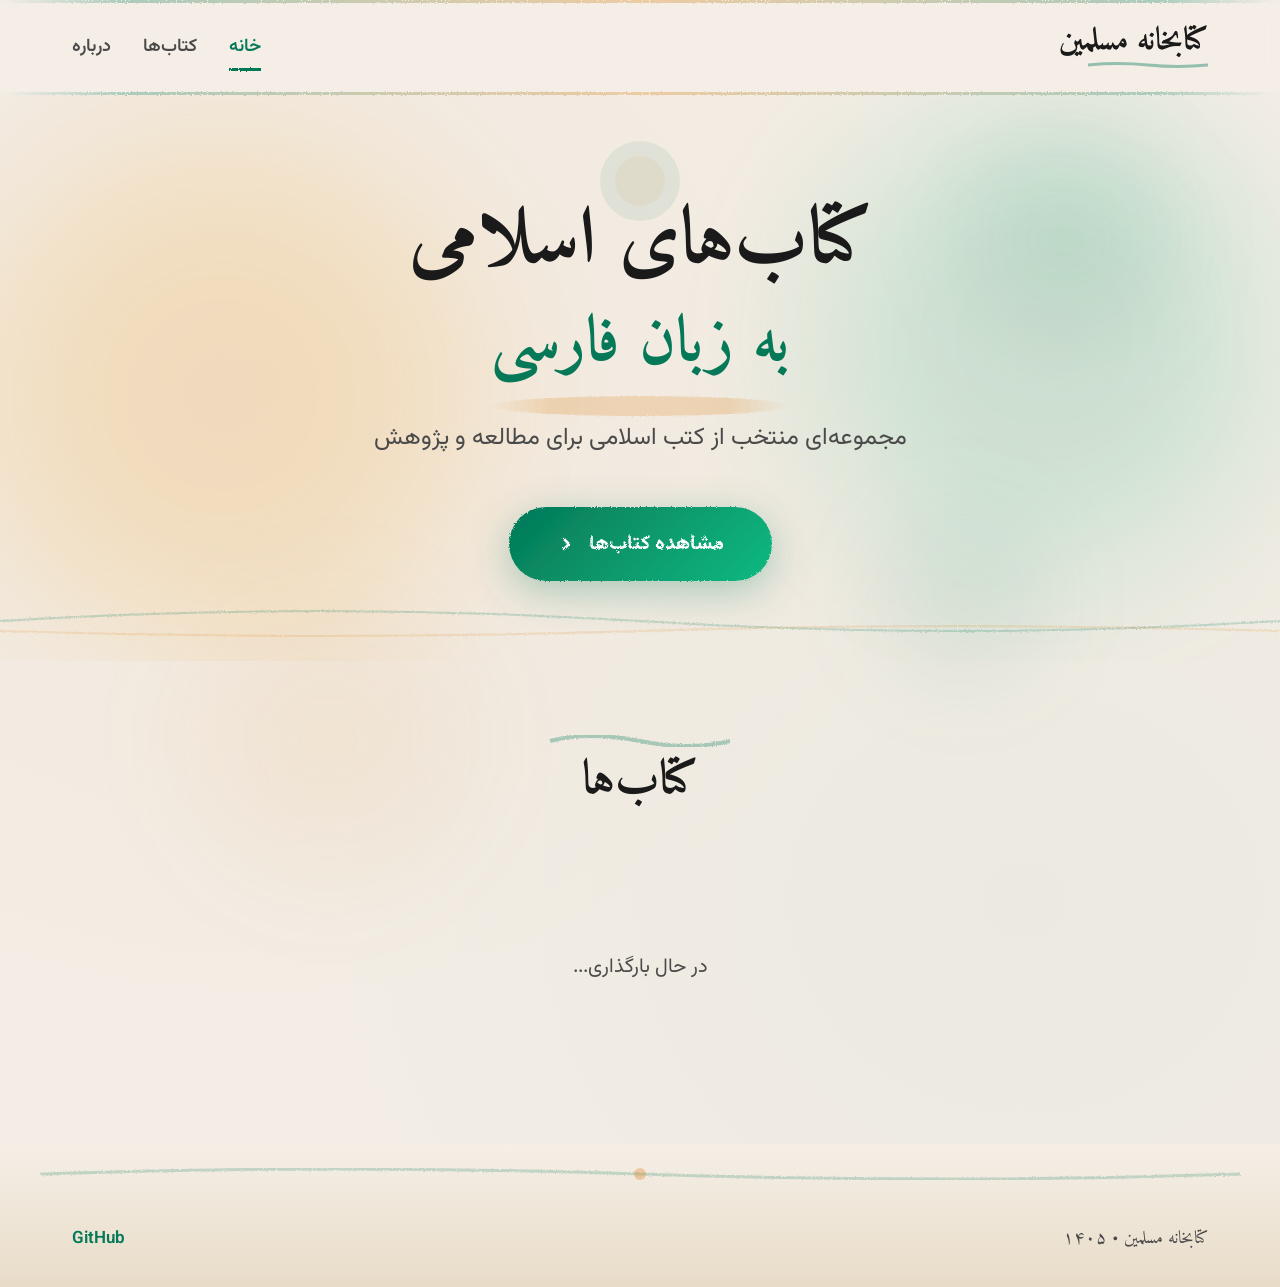
==== commit e714d66a: "Add true brush painting aesthetic with visible ink elements Real artistic design with: - Paper grain" ====
--- a/docs/index.html
+++ b/docs/index.html
@@ -13,42 +13,119 @@
     <link rel="stylesheet" href="css/style.css">
 </head>
 <body>
-    <!-- Minimal Navigation -->
+    <!-- SVG Filters for brush effects -->
+    <svg style="position: absolute; width: 0; height: 0;">
+        <defs>
+            <filter id="brush-texture">
+                <feTurbulence type="fractalNoise" baseFrequency="0.8" numOctaves="4" result="noise"/>
+                <feDisplacementMap in="SourceGraphic" in2="noise" scale="3"/>
+            </filter>
+
+            <filter id="ink-splatter">
+                <feTurbulence type="fractalNoise" baseFrequency="2" numOctaves="3" result="turbulence"/>
+                <feDisplacementMap in="SourceGraphic" in2="turbulence" scale="5" xChannelSelector="R" yChannelSelector="G"/>
+            </filter>
+
+            <filter id="paper-texture">
+                <feTurbulence type="fractalNoise" baseFrequency="0.9" numOctaves="5" result="noise"/>
+                <feColorMatrix type="saturate" values="0" in="noise" result="monoNoise"/>
+                <feBlend in="SourceGraphic" in2="monoNoise" mode="multiply"/>
+            </filter>
+        </defs>
+    </svg>
+
+    <!-- Ink Splatters -->
+    <div class="ink-splatter splatter-1"></div>
+    <div class="ink-splatter splatter-2"></div>
+    <div class="ink-splatter splatter-3"></div>
+
+    <!-- Navigation -->
     <nav class="nav">
+        <div class="brush-divider top"></div>
         <div class="container">
-            <a href="index.html" class="logo">کتابخانه مسلمین</a>
+            <a href="index.html" class="logo">
+                <span class="logo-text">کتابخانه مسلمین</span>
+                <svg class="logo-brush" width="120" height="8" viewBox="0 0 120 8">
+                    <path d="M0,4 Q30,1 60,4 T120,4" stroke="#047857" stroke-width="3" fill="none" stroke-linecap="round" opacity="0.4"/>
+                </svg>
+            </a>
             <div class="nav-links">
-                <a href="browse.html">کتاب‌ها</a>
-                <a href="about.html">درباره</a>
+                <a href="index.html" class="nav-link active">خانه</a>
+                <a href="browse.html" class="nav-link">کتاب‌ها</a>
+                <a href="about.html" class="nav-link">درباره</a>
             </div>
         </div>
+        <div class="brush-divider bottom"></div>
     </nav>
 
-    <!-- Hero - Minimal with Watercolor Accent -->
+    <!-- Hero Section -->
     <section class="hero">
-        <div class="watercolor-accent"></div>
+        <!-- Large ink wash background -->
+        <div class="ink-wash wash-1"></div>
+        <div class="ink-wash wash-2"></div>
+
         <div class="container">
-            <h1 class="hero-title">کتاب‌های اسلامی<br>به زبان فارسی</h1>
-            <p class="hero-subtitle">مجموعه‌ای منتخب از کتب اسلامی برای مطالعه و پژوهش</p>
-            <a href="browse.html" class="cta-button">مشاهده کتاب‌ها</a>
+            <div class="hero-content">
+                <!-- Decorative brush element -->
+                <svg class="decorative-brush" width="100" height="100" viewBox="0 0 100 100">
+                    <circle cx="50" cy="50" r="40" fill="#047857" opacity="0.08" filter="url(#ink-splatter)"/>
+                    <circle cx="50" cy="50" r="25" fill="#D97706" opacity="0.06" filter="url(#ink-splatter)"/>
+                </svg>
+
+                <h1 class="hero-title">
+                    <span class="title-line">کتاب‌های اسلامی</span>
+                    <span class="title-line accent">به زبان فارسی</span>
+                </h1>
+
+                <p class="hero-subtitle">مجموعه‌ای منتخب از کتب اسلامی برای مطالعه و پژوهش</p>
+
+                <!-- Brush stroke button -->
+                <a href="browse.html" class="cta-button">
+                    <span>مشاهده کتاب‌ها</span>
+                    <svg class="button-arrow" width="20" height="20" viewBox="0 0 20 20">
+                        <path d="M7 15L12 10L7 5" stroke="currentColor" stroke-width="2.5" fill="none" stroke-linecap="round" stroke-linejoin="round"/>
+                    </svg>
+                </a>
+            </div>
         </div>
+
+        <!-- Bottom brush stroke -->
+        <svg class="hero-brush-bottom" width="100%" height="100" viewBox="0 0 1200 100" preserveAspectRatio="none">
+            <path d="M0,50 Q300,30 600,50 T1200,50" stroke="#047857" stroke-width="2" fill="none" opacity="0.2" filter="url(#brush-texture)"/>
+            <path d="M0,60 Q300,70 600,60 T1200,60" stroke="#D97706" stroke-width="2" fill="none" opacity="0.15" filter="url(#brush-texture)"/>
+        </svg>
     </section>
 
-    <!-- Books Grid - Clean & Spacious -->
+    <!-- Books Section -->
     <section class="books">
         <div class="container">
-            <h2 class="section-title">کتاب‌ها</h2>
+            <!-- Brush stroke title decoration -->
+            <div class="title-wrapper">
+                <svg class="title-brush" width="200" height="60" viewBox="0 0 200 60">
+                    <path d="M10,30 Q50,20 100,30 T190,30" stroke="#047857" stroke-width="4" fill="none" opacity="0.3" filter="url(#brush-texture)"/>
+                </svg>
+                <h2 class="section-title">کتاب‌ها</h2>
+            </div>
+
             <div class="books-grid" id="books-grid">
                 <div class="loading">در حال بارگذاری...</div>
             </div>
         </div>
     </section>
 
-    <!-- Footer - Minimal -->
+    <!-- Footer -->
     <footer class="footer">
+        <!-- Brush stroke separator -->
+        <svg class="footer-brush" width="100%" height="60" viewBox="0 0 1200 60">
+            <path d="M0,30 Q300,20 600,30 T1200,30" stroke="#047857" stroke-width="3" fill="none" opacity="0.2" filter="url(#brush-texture)"/>
+            <circle cx="600" cy="30" r="6" fill="#D97706" opacity="0.3"/>
+        </svg>
+
         <div class="container">
-            <p class="footer-text">کتابخانه مسلمین • ۱۴۰۵</p>
-            <a href="https://github.com/zakariaf/Muslim-Library-App-Persian-Books" class="footer-link">GitHub</a>
+            <div class="footer-content">
+                <p class="footer-text">کتابخانه مسلمین • ۱۴۰۵</p>
+                <a href="https://github.com/zakariaf/Muslim-Library-App-Persian-Books" class="footer-link">GitHub</a>
+            </div>
         </div>
     </footer>
 
--- a/docs/css/style.css
+++ b/docs/css/style.css
@@ -1,21 +1,18 @@
 /* ==========================================
-   Minimal Design with Watercolor Accents
-   Clean, Modern, Elegant
+   BRUSH PAINTING ART DESIGN
+   Ink wash, hand-painted textures, organic shapes
    ========================================== */
 
 :root {
-    --emerald: #059669;
-    --emerald-light: #D1FAE5;
+    --ink-black: #1A1A1A;
+    --ink-gray: #4A4A4A;
+    --emerald: #047857;
+    --emerald-light: #10B981;
     --gold: #D97706;
-    --cream: #FFFBF5;
-    --gray-900: #18181B;
-    --gray-700: #3F3F46;
-    --gray-500: #71717A;
-    --gray-300: #D4D4D8;
-    --gray-100: #F4F4F5;
-
-    --font-display: 'Amiri', serif;
-    --font-body: 'Vazirmatn', sans-serif;
+    --gold-light: #F59E0B;
+    --paper: #F5EFE7;
+    --paper-dark: #E8DCC8;
+    --cream: #FFFBF0;
 }
 
 * {
@@ -25,183 +22,502 @@
 }
 
 body {
-    font-family: var(--font-body);
-    background: var(--cream);
-    color: var(--gray-900);
-    line-height: 1.6;
-    -webkit-font-smoothing: antialiased;
+    font-family: 'Vazirmatn', sans-serif;
+    background-color: var(--paper);
+    background-image:
+        /* Paper grain texture */
+        url("data:image/svg+xml,%3Csvg width='200' height='200' xmlns='http://www.w3.org/2000/svg'%3E%3Cfilter id='noise'%3E%3CfeTurbulence type='fractalNoise' baseFrequency='2' numOctaves='4'/%3E%3CfeColorMatrix type='saturate' values='0'/%3E%3C/filter%3E%3Crect width='200' height='200' filter='url(%23noise)' opacity='0.05'/%3E%3C/svg%3E"),
+        /* Subtle tea stain effect */
+        radial-gradient(ellipse at 20% 30%, rgba(217, 119, 6, 0.04) 0%, transparent 50%),
+        radial-gradient(ellipse at 80% 70%, rgba(4, 120, 87, 0.03) 0%, transparent 50%);
+    background-blend-mode: multiply, normal, normal;
+    color: var(--ink-black);
+    line-height: 1.7;
+    position: relative;
 }
 
 .container {
-    max-width: 1280px;
+    max-width: 1200px;
     margin: 0 auto;
     padding: 0 2rem;
 }
 
 /* ==========================================
-   Navigation - Ultra Minimal
+   Floating ink splatters
    ========================================== */
 
+.ink-splatter {
+    position: fixed;
+    border-radius: 50%;
+    pointer-events: none;
+    z-index: 0;
+    filter: blur(40px);
+    animation: drift 30s ease-in-out infinite;
+}
+
+.splatter-1 {
+    top: 10%;
+    right: 5%;
+    width: 300px;
+    height: 300px;
+    background: radial-gradient(circle, rgba(4, 120, 87, 0.12) 0%, transparent 70%);
+    animation-delay: 0s;
+}
+
+.splatter-2 {
+    top: 60%;
+    left: 10%;
+    width: 400px;
+    height: 400px;
+    background: radial-gradient(circle, rgba(217, 119, 6, 0.08) 0%, transparent 70%);
+    animation-delay: 10s;
+}
+
+.splatter-3 {
+    bottom: 20%;
+    right: 15%;
+    width: 250px;
+    height: 250px;
+    background: radial-gradient(circle, rgba(4, 120, 87, 0.1) 0%, transparent 70%);
+    animation-delay: 20s;
+}
+
+@keyframes drift {
+    0%, 100% {
+        transform: translate(0, 0) scale(1);
+    }
+    25% {
+        transform: translate(30px, -20px) scale(1.1);
+    }
+    50% {
+        transform: translate(-20px, 30px) scale(0.95);
+    }
+    75% {
+        transform: translate(20px, 20px) scale(1.05);
+    }
+}
+
+/* ==========================================
+   Navigation with brush strokes
+   ========================================== */
+
 .nav {
-    padding: 2rem 0;
-    background: var(--cream);
+    padding: 1.5rem 0;
+    position: relative;
+    z-index: 100;
+    background: rgba(245, 239, 231, 0.95);
+    backdrop-filter: blur(10px);
+}
+
+.brush-divider {
+    position: absolute;
+    left: 0;
+    width: 100%;
+    height: 40px;
+    overflow: hidden;
+}
+
+.brush-divider.top {
+    top: -20px;
+}
+
+.brush-divider.bottom {
+    bottom: -20px;
+}
+
+.brush-divider::before {
+    content: '';
+    position: absolute;
+    left: 0;
+    width: 100%;
+    height: 3px;
+    background: linear-gradient(90deg,
+        transparent 0%,
+        var(--emerald) 10%,
+        var(--gold) 50%,
+        var(--emerald) 90%,
+        transparent 100%
+    );
+    opacity: 0.3;
+    filter: url(#brush-texture);
+}
+
+.brush-divider.top::before {
+    top: 20px;
+}
+
+.brush-divider.bottom::before {
+    bottom: 20px;
 }
 
 .nav .container {
     display: flex;
     justify-content: space-between;
     align-items: center;
+    position: relative;
+    z-index: 10;
 }
 
 .logo {
-    font-family: var(--font-display);
-    font-size: 1.5rem;
+    text-decoration: none;
+    display: flex;
+    flex-direction: column;
+    align-items: flex-start;
+}
+
+.logo-text {
+    font-family: 'Amiri', serif;
+    font-size: 2rem;
     font-weight: 700;
-    color: var(--gray-900);
-    text-decoration: none;
+    color: var(--ink-black);
+    line-height: 1;
+}
+
+.logo-brush {
+    margin-top: 0.25rem;
 }
 
 .nav-links {
     display: flex;
-    gap: 2.5rem;
-}
-
-.nav-links a {
-    font-size: 1rem;
-    font-weight: 500;
-    color: var(--gray-700);
+    gap: 2rem;
+}
+
+.nav-link {
+    font-size: 1.125rem;
+    font-weight: 600;
+    color: var(--ink-gray);
     text-decoration: none;
-    transition: color 0.2s;
-}
-
-.nav-links a:hover {
+    position: relative;
+    padding: 0.5rem 0;
+    transition: color 0.3s;
+}
+
+.nav-link::after {
+    content: '';
+    position: absolute;
+    bottom: 0;
+    right: 0;
+    width: 0;
+    height: 3px;
+    background: var(--emerald);
+    transition: width 0.3s;
+    filter: url(#brush-texture);
+}
+
+.nav-link:hover,
+.nav-link.active {
     color: var(--emerald);
 }
 
+.nav-link:hover::after,
+.nav-link.active::after {
+    width: 100%;
+}
+
 /* ==========================================
-   Hero - Spacious & Elegant
+   Hero - Ink wash painting style
    ========================================== */
 
 .hero {
-    padding: 8rem 0 6rem;
-    position: relative;
-    text-align: center;
-}
-
-/* Subtle Watercolor Background */
-.watercolor-accent {
-    position: absolute;
+    padding: 6rem 0 5rem;
+    position: relative;
+    overflow: hidden;
+}
+
+/* Large organic ink washes */
+.ink-wash {
+    position: absolute;
+    border-radius: 50%;
+    filter: blur(60px);
+    opacity: 0.15;
+    animation: wash-flow 25s ease-in-out infinite;
+}
+
+.wash-1 {
     top: -10%;
-    right: 10%;
+    right: -5%;
     width: 600px;
     height: 600px;
-    background: radial-gradient(circle at center,
-        rgba(5, 150, 105, 0.08) 0%,
-        rgba(5, 150, 105, 0.03) 40%,
+    background: radial-gradient(circle,
+        var(--emerald) 0%,
+        var(--emerald-light) 40%,
         transparent 70%
     );
-    filter: blur(60px);
+    border-radius: 63% 37% 54% 46% / 55% 48% 52% 45%;
+}
+
+.wash-2 {
+    bottom: -15%;
+    left: -10%;
+    width: 700px;
+    height: 700px;
+    background: radial-gradient(circle,
+        var(--gold) 0%,
+        var(--gold-light) 35%,
+        transparent 65%
+    );
+    border-radius: 45% 55% 60% 40% / 50% 60% 40% 50%;
+    animation-delay: -12s;
+}
+
+@keyframes wash-flow {
+    0%, 100% {
+        transform: translate(0, 0) rotate(0deg);
+        border-radius: 63% 37% 54% 46% / 55% 48% 52% 45%;
+    }
+    33% {
+        transform: translate(50px, -30px) rotate(120deg);
+        border-radius: 40% 60% 45% 55% / 60% 50% 50% 40%;
+    }
+    66% {
+        transform: translate(-30px, 40px) rotate(240deg);
+        border-radius: 55% 45% 50% 50% / 45% 55% 45% 55%;
+    }
+}
+
+.hero .container {
+    position: relative;
+    z-index: 10;
+}
+
+.hero-content {
+    text-align: center;
+    max-width: 800px;
+    margin: 0 auto;
+    position: relative;
+}
+
+.decorative-brush {
+    position: absolute;
+    top: -60px;
+    left: 50%;
+    transform: translateX(-50%);
     z-index: 0;
-    pointer-events: none;
-}
-
-.hero .container {
-    position: relative;
-    z-index: 1;
 }
 
 .hero-title {
-    font-family: var(--font-display);
-    font-size: clamp(2.5rem, 5vw, 4rem);
+    font-family: 'Amiri', serif;
+    font-size: clamp(2.5rem, 7vw, 5rem);
     font-weight: 700;
-    color: var(--gray-900);
-    line-height: 1.2;
-    margin-bottom: 1.5rem;
+    line-height: 1.3;
+    margin-bottom: 2rem;
+    position: relative;
+}
+
+.title-line {
+    display: block;
+    color: var(--ink-black);
+    position: relative;
+}
+
+.title-line.accent {
+    color: var(--emerald);
+    font-size: 0.8em;
+    margin-top: 0.5rem;
+}
+
+/* Brush stroke underline */
+.hero-title::after {
+    content: '';
+    position: absolute;
+    bottom: -30px;
+    left: 50%;
+    transform: translateX(-50%);
+    width: 300px;
+    height: 20px;
+    background: linear-gradient(90deg,
+        transparent,
+        var(--gold) 20%,
+        var(--gold) 80%,
+        transparent
+    );
+    opacity: 0.2;
+    border-radius: 50%;
+    filter: url(#brush-texture);
 }
 
 .hero-subtitle {
+    font-size: 1.5rem;
+    color: var(--ink-gray);
+    margin-bottom: 3rem;
+    font-weight: 400;
+}
+
+.cta-button {
+    display: inline-flex;
+    align-items: center;
+    gap: 0.75rem;
+    padding: 1.25rem 3rem;
+    background: linear-gradient(135deg, var(--emerald) 0%, var(--emerald-light) 100%);
+    color: white;
     font-size: 1.25rem;
-    font-weight: 400;
-    color: var(--gray-700);
-    margin-bottom: 3rem;
-    max-width: 600px;
-    margin-left: auto;
-    margin-right: auto;
-}
-
-.cta-button {
+    font-weight: 700;
+    text-decoration: none;
+    border-radius: 60px;
+    box-shadow: 0 10px 40px rgba(4, 120, 87, 0.3);
+    position: relative;
+    overflow: hidden;
+    transition: all 0.4s;
+    filter: url(#brush-texture);
+}
+
+.cta-button::before {
+    content: '';
+    position: absolute;
+    top: -50%;
+    right: -50%;
+    width: 200%;
+    height: 200%;
+    background: radial-gradient(circle, rgba(255, 255, 255, 0.3) 0%, transparent 70%);
+    transform: scale(0);
+    transition: transform 0.6s;
+}
+
+.cta-button:hover::before {
+    transform: scale(1);
+}
+
+.cta-button:hover {
+    transform: translateY(-4px) scale(1.02);
+    box-shadow: 0 15px 50px rgba(4, 120, 87, 0.4);
+}
+
+.button-arrow {
+    transition: transform 0.3s;
+}
+
+.cta-button:hover .button-arrow {
+    transform: translateX(-6px);
+}
+
+.hero-brush-bottom {
+    position: absolute;
+    bottom: -10px;
+    left: 0;
+    z-index: 5;
+}
+
+/* ==========================================
+   Books Section
+   ========================================== */
+
+.books {
+    padding: 5rem 0 6rem;
+    position: relative;
+}
+
+.title-wrapper {
+    position: relative;
+    text-align: center;
+    margin-bottom: 4rem;
+}
+
+.title-brush {
+    position: absolute;
+    top: -30px;
+    left: 50%;
+    transform: translateX(-50%);
+}
+
+.section-title {
+    font-family: 'Amiri', serif;
+    font-size: 3rem;
+    font-weight: 700;
+    color: var(--ink-black);
+    position: relative;
     display: inline-block;
-    padding: 1rem 2.5rem;
-    background: var(--emerald);
-    color: white;
-    font-size: 1.125rem;
-    font-weight: 600;
-    text-decoration: none;
-    border-radius: 12px;
-    transition: all 0.3s ease;
-    box-shadow: 0 4px 20px rgba(5, 150, 105, 0.15);
-}
-
-.cta-button:hover {
-    background: #047857;
-    transform: translateY(-2px);
-    box-shadow: 0 8px 30px rgba(5, 150, 105, 0.25);
-}
-
-/* ==========================================
-   Books Section - Generous White Space
-   ========================================== */
-
-.books {
-    padding: 4rem 0 8rem;
-}
-
-.section-title {
-    font-family: var(--font-display);
-    font-size: 2rem;
-    font-weight: 700;
-    color: var(--gray-900);
-    margin-bottom: 3rem;
-    text-align: center;
 }
 
 .books-grid {
     display: grid;
-    grid-template-columns: repeat(auto-fill, minmax(240px, 1fr));
+    grid-template-columns: repeat(auto-fill, minmax(280px, 1fr));
     gap: 3rem 2rem;
-    margin-top: 3rem;
 }
 
 .loading {
     grid-column: 1 / -1;
     text-align: center;
     padding: 4rem;
-    color: var(--gray-500);
-    font-size: 1.125rem;
-}
-
-/* Book Card - Clean & Modern */
+    color: var(--ink-gray);
+    font-size: 1.25rem;
+}
+
+/* ==========================================
+   Book Card - Watercolor wash effect
+   ========================================== */
+
 .book-card {
+    position: relative;
     cursor: pointer;
-    transition: transform 0.3s ease;
+    transition: transform 0.5s cubic-bezier(0.34, 1.56, 0.64, 1);
+}
+
+.book-card::before {
+    content: '';
+    position: absolute;
+    top: -20px;
+    right: -20px;
+    width: calc(100% + 40px);
+    height: calc(100% + 40px);
+    background: radial-gradient(circle at top right,
+        var(--emerald) 0%,
+        transparent 60%
+    );
+    opacity: 0;
+    transition: opacity 0.5s;
+    border-radius: 20px;
+    z-index: -1;
+    filter: blur(30px);
+}
+
+.book-card:hover::before {
+    opacity: 0.15;
 }
 
 .book-card:hover {
-    transform: translateY(-8px);
+    transform: translateY(-16px) rotate(-1deg);
 }
 
 .book-cover-wrapper {
     position: relative;
-    margin-bottom: 1.25rem;
+    margin-bottom: 1.5rem;
     border-radius: 8px;
     overflow: hidden;
-    background: var(--gray-100);
-    box-shadow: 0 2px 12px rgba(0, 0, 0, 0.08);
-    transition: box-shadow 0.3s ease;
+    background: white;
+    box-shadow:
+        0 8px 32px rgba(0, 0, 0, 0.12),
+        inset 0 1px 0 rgba(255, 255, 255, 0.8);
+    transition: all 0.5s cubic-bezier(0.34, 1.56, 0.64, 1);
+}
+
+/* Ink wash overlay on hover */
+.book-cover-wrapper::after {
+    content: '';
+    position: absolute;
+    top: 0;
+    right: 0;
+    width: 100%;
+    height: 100%;
+    background: linear-gradient(135deg,
+        rgba(4, 120, 87, 0.3) 0%,
+        rgba(217, 119, 6, 0.2) 100%
+    );
+    opacity: 0;
+    transition: opacity 0.5s;
+    mix-blend-mode: multiply;
+    z-index: 2;
 }
 
 .book-card:hover .book-cover-wrapper {
-    box-shadow: 0 8px 30px rgba(0, 0, 0, 0.12);
+    box-shadow:
+        0 20px 60px rgba(0, 0, 0, 0.25),
+        0 0 0 4px rgba(4, 120, 87, 0.1),
+        inset 0 1px 0 rgba(255, 255, 255, 0.8);
+    transform: scale(1.02);
+}
+
+.book-card:hover .book-cover-wrapper::after {
+    opacity: 1;
 }
 
 .book-cover {
@@ -209,78 +525,123 @@
     aspect-ratio: 3 / 4;
     object-fit: cover;
     display: block;
+    position: relative;
+    z-index: 1;
 }
 
 .book-badge {
     position: absolute;
-    top: 12px;
-    left: 12px;
-    background: var(--emerald);
+    top: 16px;
+    left: 16px;
+    background: linear-gradient(135deg, var(--emerald) 0%, var(--emerald-light) 100%);
     color: white;
-    padding: 0.375rem 0.75rem;
-    border-radius: 6px;
-    font-size: 0.75rem;
-    font-weight: 600;
+    padding: 0.625rem 1.25rem;
+    border-radius: 25px;
+    font-size: 0.875rem;
+    font-weight: 700;
+    z-index: 3;
+    box-shadow: 0 4px 16px rgba(4, 120, 87, 0.4);
+    filter: url(#brush-texture);
     letter-spacing: 0.5px;
 }
 
 .book-title {
-    font-family: var(--font-display);
-    font-size: 1.125rem;
+    font-family: 'Amiri', serif;
+    font-size: 1.375rem;
     font-weight: 700;
-    color: var(--gray-900);
-    line-height: 1.4;
-    margin-bottom: 0.5rem;
+    color: var(--ink-black);
+    line-height: 1.5;
+    margin-bottom: 0.625rem;
 }
 
 .book-author {
-    font-size: 0.9375rem;
-    color: var(--gray-600);
-    margin-bottom: 0.75rem;
+    font-family: 'Amiri', serif;
+    font-size: 1.0625rem;
+    color: var(--ink-gray);
+    margin-bottom: 1rem;
 }
 
 .book-meta {
     display: flex;
     justify-content: space-between;
     align-items: center;
-    font-size: 0.875rem;
-    color: var(--gray-500);
 }
 
 .book-size {
+    font-size: 0.9375rem;
+    color: var(--ink-gray);
     font-weight: 500;
+    background: rgba(4, 120, 87, 0.06);
+    padding: 0.375rem 0.875rem;
+    border-radius: 20px;
 }
 
 /* ==========================================
-   Footer - Minimal
+   Footer
    ========================================== */
 
 .footer {
-    padding: 3rem 0;
-    border-top: 1px solid var(--gray-300);
-    background: white;
+    padding: 3rem 0 2rem;
+    position: relative;
+    background: linear-gradient(180deg,
+        var(--paper) 0%,
+        var(--paper-dark) 100%
+    );
+}
+
+.footer-brush {
+    position: absolute;
+    top: 0;
+    left: 0;
+    z-index: 0;
 }
 
 .footer .container {
+    position: relative;
+    z-index: 10;
+}
+
+.footer-content {
     display: flex;
     justify-content: space-between;
     align-items: center;
+    padding-top: 2rem;
 }
 
 .footer-text {
-    color: var(--gray-600);
-    font-size: 0.9375rem;
+    font-family: 'Amiri', serif;
+    font-size: 1.125rem;
+    color: var(--ink-gray);
 }
 
 .footer-link {
-    color: var(--gray-700);
+    color: var(--emerald);
     text-decoration: none;
-    font-weight: 500;
-    transition: color 0.2s;
+    font-weight: 600;
+    font-size: 1.0625rem;
+    transition: all 0.3s;
+    position: relative;
+}
+
+.footer-link::before {
+    content: '';
+    position: absolute;
+    bottom: -2px;
+    right: 0;
+    width: 100%;
+    height: 2px;
+    background: var(--emerald);
+    transform: scaleX(0);
+    transform-origin: right;
+    transition: transform 0.3s;
+}
+
+.footer-link:hover::before {
+    transform: scaleX(1);
 }
 
 .footer-link:hover {
-    color: var(--emerald);
+    color: var(--emerald-light);
 }
 
 /* ==========================================
@@ -293,35 +654,54 @@
     }
 
     .nav {
-        padding: 1.5rem 0;
+        padding: 1.25rem 0;
+    }
+
+    .logo-text {
+        font-size: 1.625rem;
     }
 
     .nav-links {
         gap: 1.5rem;
     }
 
+    .nav-link {
+        font-size: 1rem;
+    }
+
     .hero {
         padding: 4rem 0 3rem;
     }
 
+    .decorative-brush {
+        width: 60px;
+        height: 60px;
+        top: -40px;
+    }
+
     .hero-title {
-        font-size: 2rem;
+        font-size: 2.25rem;
     }
 
     .hero-subtitle {
+        font-size: 1.25rem;
+    }
+
+    .cta-button {
         font-size: 1.125rem;
-    }
-
-    .books {
-        padding: 3rem 0 4rem;
+        padding: 1.125rem 2.5rem;
+    }
+
+    .ink-splatter {
+        display: none;
     }
 
     .books-grid {
-        grid-template-columns: repeat(auto-fill, minmax(180px, 1fr));
-        gap: 2rem 1.5rem;
-    }
-
-    .footer .container {
+        grid-template-columns: repeat(auto-fill, minmax(200px, 1fr));
+        gap: 2.5rem 1.5rem;
+    }
+
+    .footer-content {
         flex-direction: column;
         gap: 1rem;
         text-align: center;
@@ -330,6 +710,6 @@
 
 @media (min-width: 1400px) {
     .books-grid {
-        grid-template-columns: repeat(auto-fill, minmax(260px, 1fr));
-    }
-}
+        grid-template-columns: repeat(auto-fill, minmax(300px, 1fr));
+    }
+}
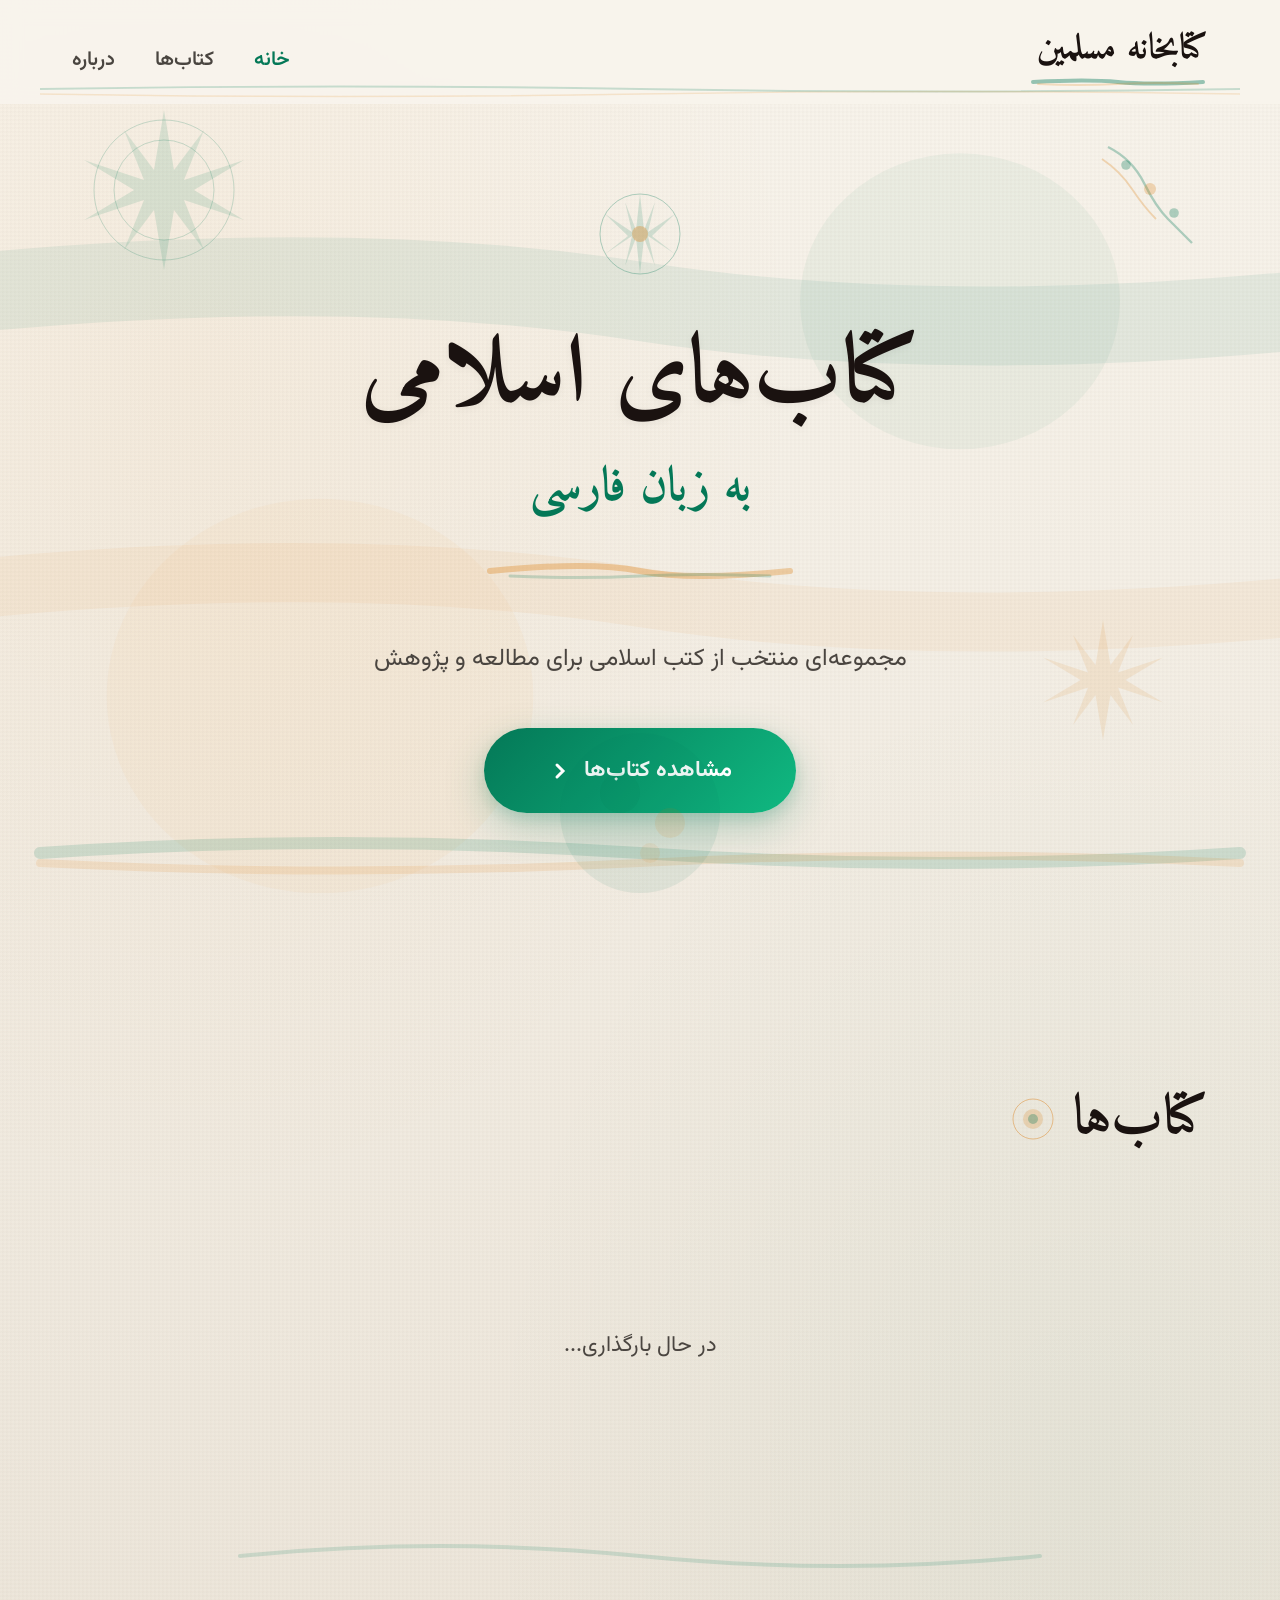
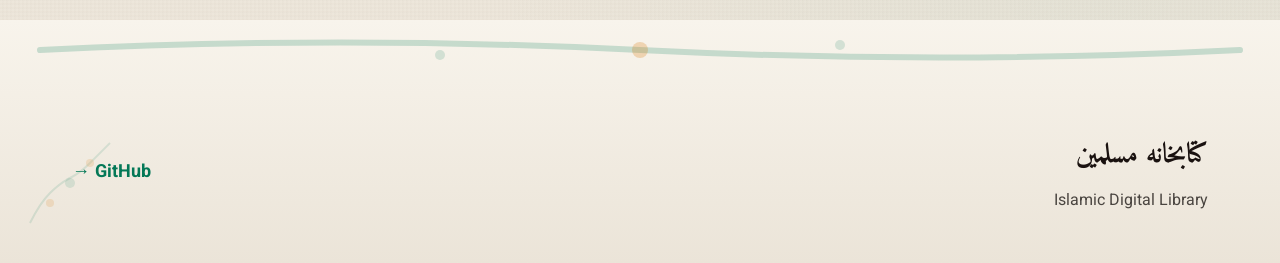
==== commit 5d644b02: "Add bold, visible Persian Islamic art elements Real artistic elements you can SEE: - Large floating " ====
--- a/docs/index.html
+++ b/docs/index.html
@@ -13,40 +13,56 @@
     <link rel="stylesheet" href="css/style.css">
 </head>
 <body>
-    <!-- SVG Filters for brush effects -->
-    <svg style="position: absolute; width: 0; height: 0;">
-        <defs>
-            <filter id="brush-texture">
-                <feTurbulence type="fractalNoise" baseFrequency="0.8" numOctaves="4" result="noise"/>
-                <feDisplacementMap in="SourceGraphic" in2="noise" scale="3"/>
-            </filter>
-
-            <filter id="ink-splatter">
-                <feTurbulence type="fractalNoise" baseFrequency="2" numOctaves="3" result="turbulence"/>
-                <feDisplacementMap in="SourceGraphic" in2="turbulence" scale="5" xChannelSelector="R" yChannelSelector="G"/>
-            </filter>
-
-            <filter id="paper-texture">
-                <feTurbulence type="fractalNoise" baseFrequency="0.9" numOctaves="5" result="noise"/>
-                <feColorMatrix type="saturate" values="0" in="noise" result="monoNoise"/>
-                <feBlend in="SourceGraphic" in2="monoNoise" mode="multiply"/>
-            </filter>
-        </defs>
-    </svg>
-
-    <!-- Ink Splatters -->
-    <div class="ink-splatter splatter-1"></div>
-    <div class="ink-splatter splatter-2"></div>
-    <div class="ink-splatter splatter-3"></div>
+    <!-- Include pattern library -->
+    <div style="display: none;">
+        <div id="svg-patterns"></div>
+    </div>
+
+    <!-- Islamic Star Decorations -->
+    <div class="pattern-decoration star-top-right">
+        <svg width="200" height="200" viewBox="0 0 100 100">
+          <g fill="#047857" opacity="0.12">
+            <path d="M50,10 L55,40 L70,20 L60,45 L90,35 L65,50 L90,65 L60,55 L70,80 L55,60 L50,90 L45,60 L30,80 L40,55 L10,65 L35,50 L10,35 L40,45 L30,20 L45,40 Z"/>
+          </g>
+          <circle cx="50" cy="50" r="35" fill="none" stroke="#047857" stroke-width="0.5" opacity="0.2"/>
+          <circle cx="50" cy="50" r="25" fill="none" stroke="#047857" stroke-width="0.5" opacity="0.2"/>
+        </svg>
+    </div>
+
+    <div class="pattern-decoration star-bottom-left">
+        <svg width="150" height="150" viewBox="0 0 100 100">
+          <g fill="#D97706" opacity="0.1">
+            <path d="M50,10 L55,40 L70,20 L60,45 L90,35 L65,50 L90,65 L60,55 L70,80 L55,60 L50,90 L45,60 L30,80 L40,55 L10,65 L35,50 L10,35 L40,45 L30,20 L45,40 Z"/>
+          </g>
+        </svg>
+    </div>
+
+    <!-- Arabesque Corner Decorations -->
+    <div class="arabesque-corner top-left">
+        <svg width="120" height="120" viewBox="0 0 100 100">
+          <path d="M10,10 Q30,20 40,40 Q50,60 60,70 Q70,80 80,90"
+                fill="none" stroke="#047857" stroke-width="2" opacity="0.3"/>
+          <path d="M5,20 Q20,30 30,45 Q40,60 50,70"
+                fill="none" stroke="#D97706" stroke-width="1.5" opacity="0.25"/>
+          <circle cx="25" cy="25" r="4" fill="#047857" opacity="0.3"/>
+          <circle cx="45" cy="45" r="5" fill="#D97706" opacity="0.25"/>
+          <circle cx="65" cy="65" r="4" fill="#047857" opacity="0.3"/>
+        </svg>
+    </div>
 
     <!-- Navigation -->
     <nav class="nav">
-        <div class="brush-divider top"></div>
         <div class="container">
             <a href="index.html" class="logo">
                 <span class="logo-text">کتابخانه مسلمین</span>
-                <svg class="logo-brush" width="120" height="8" viewBox="0 0 120 8">
-                    <path d="M0,4 Q30,1 60,4 T120,4" stroke="#047857" stroke-width="3" fill="none" stroke-linecap="round" opacity="0.4"/>
+                <!-- Brush stroke underline -->
+                <svg class="logo-brush" width="180" height="12" viewBox="0 0 180 12">
+                    <path d="M5,6 Q60,3 90,6 Q120,9 175,6"
+                          stroke="#047857" stroke-width="4" fill="none"
+                          stroke-linecap="round" opacity="0.4"/>
+                    <path d="M10,8 Q50,10 90,8 Q130,6 170,8"
+                          stroke="#D97706" stroke-width="2" fill="none"
+                          stroke-linecap="round" opacity="0.2"/>
                 </svg>
             </a>
             <div class="nav-links">
@@ -55,77 +71,153 @@
                 <a href="about.html" class="nav-link">درباره</a>
             </div>
         </div>
-        <div class="brush-divider bottom"></div>
+
+        <!-- Brush stroke divider -->
+        <svg class="nav-brush-divider" width="100%" height="30" viewBox="0 0 1200 30">
+            <path d="M0,15 Q300,10 600,15 Q900,20 1200,15"
+                  stroke="#047857" stroke-width="2" fill="none" opacity="0.2"/>
+            <path d="M0,20 Q300,25 600,20 Q900,15 1200,20"
+                  stroke="#D97706" stroke-width="1.5" fill="none" opacity="0.15"/>
+        </svg>
     </nav>
 
     <!-- Hero Section -->
     <section class="hero">
-        <!-- Large ink wash background -->
-        <div class="ink-wash wash-1"></div>
-        <div class="ink-wash wash-2"></div>
+        <!-- Large brush strokes background -->
+        <svg class="hero-brush-bg" width="100%" height="100%" viewBox="0 0 1200 800" preserveAspectRatio="none">
+            <!-- Large sweeping brush strokes -->
+            <path d="M-100,200 Q300,150 600,200 Q900,250 1300,200"
+                  fill="none" stroke="#047857" stroke-width="80" opacity="0.08"
+                  stroke-linecap="round"/>
+            <path d="M-100,500 Q300,450 600,500 Q900,550 1300,500"
+                  fill="none" stroke="#D97706" stroke-width="60" opacity="0.06"
+                  stroke-linecap="round"/>
+            <!-- Ink wash circles -->
+            <circle cx="900" cy="200" r="150" fill="#047857" opacity="0.05"/>
+            <circle cx="300" cy="600" r="200" fill="#D97706" opacity="0.04"/>
+        </svg>
 
         <div class="container">
             <div class="hero-content">
-                <!-- Decorative brush element -->
-                <svg class="decorative-brush" width="100" height="100" viewBox="0 0 100 100">
-                    <circle cx="50" cy="50" r="40" fill="#047857" opacity="0.08" filter="url(#ink-splatter)"/>
-                    <circle cx="50" cy="50" r="25" fill="#D97706" opacity="0.06" filter="url(#ink-splatter)"/>
+                <!-- Islamic ornament above title -->
+                <svg class="hero-ornament" width="100" height="100" viewBox="0 0 100 100">
+                    <circle cx="50" cy="50" r="40" fill="none" stroke="#047857" stroke-width="1" opacity="0.3"/>
+                    <path d="M50,10 L54,46 L65,18 L58,48 L85,30 L62,52 L85,70 L58,52 L65,82 L54,54 L50,90 L46,54 L35,82 L42,52 L15,70 L38,52 L15,30 L42,48 L35,18 L46,46 Z"
+                          fill="#047857" opacity="0.15"/>
+                    <circle cx="50" cy="50" r="8" fill="#D97706" opacity="0.3"/>
                 </svg>
 
                 <h1 class="hero-title">
-                    <span class="title-line">کتاب‌های اسلامی</span>
-                    <span class="title-line accent">به زبان فارسی</span>
+                    <span class="title-main">کتاب‌های اسلامی</span>
+                    <span class="title-sub">به زبان فارسی</span>
                 </h1>
 
+                <!-- Decorative brush stroke under title -->
+                <svg class="title-brush-decoration" width="400" height="40" viewBox="0 0 400 40">
+                    <path d="M50,20 Q150,10 200,20 Q250,30 350,20"
+                          stroke="#D97706" stroke-width="6" fill="none"
+                          stroke-linecap="round" opacity="0.3"/>
+                    <path d="M70,25 Q140,28 200,25 Q260,22 330,25"
+                          stroke="#047857" stroke-width="3" fill="none"
+                          stroke-linecap="round" opacity="0.2"/>
+                </svg>
+
                 <p class="hero-subtitle">مجموعه‌ای منتخب از کتب اسلامی برای مطالعه و پژوهش</p>
 
-                <!-- Brush stroke button -->
                 <a href="browse.html" class="cta-button">
                     <span>مشاهده کتاب‌ها</span>
-                    <svg class="button-arrow" width="20" height="20" viewBox="0 0 20 20">
-                        <path d="M7 15L12 10L7 5" stroke="currentColor" stroke-width="2.5" fill="none" stroke-linecap="round" stroke-linejoin="round"/>
+                    <svg width="24" height="24" viewBox="0 0 24 24" fill="none">
+                        <path d="M9 18L15 12L9 6" stroke="currentColor" stroke-width="3" stroke-linecap="round"/>
                     </svg>
                 </a>
-            </div>
-        </div>
-
-        <!-- Bottom brush stroke -->
-        <svg class="hero-brush-bottom" width="100%" height="100" viewBox="0 0 1200 100" preserveAspectRatio="none">
-            <path d="M0,50 Q300,30 600,50 T1200,50" stroke="#047857" stroke-width="2" fill="none" opacity="0.2" filter="url(#brush-texture)"/>
-            <path d="M0,60 Q300,70 600,60 T1200,60" stroke="#D97706" stroke-width="2" fill="none" opacity="0.15" filter="url(#brush-texture)"/>
+
+                <!-- Brush splash accent -->
+                <svg class="brush-splash" width="200" height="200" viewBox="0 0 200 200">
+                    <circle cx="100" cy="100" r="80" fill="#047857" opacity="0.08"/>
+                    <circle cx="80" cy="80" r="20" fill="#047857" opacity="0.12"/>
+                    <circle cx="130" cy="110" r="15" fill="#D97706" opacity="0.1"/>
+                    <circle cx="110" cy="140" r="10" fill="#D97706" opacity="0.08"/>
+                </svg>
+            </div>
+        </div>
+
+        <!-- Bottom decorative stroke -->
+        <svg class="hero-bottom-brush" width="100%" height="80" viewBox="0 0 1200 80">
+            <path d="M0,40 Q300,20 600,40 Q900,60 1200,40"
+                  stroke="#047857" stroke-width="12" fill="none" opacity="0.15"
+                  stroke-linecap="round"/>
+            <path d="M0,50 Q300,65 600,50 Q900,35 1200,50"
+                  stroke="#D97706" stroke-width="8" fill="none" opacity="0.12"
+                  stroke-linecap="round"/>
         </svg>
     </section>
 
     <!-- Books Section -->
     <section class="books">
-        <div class="container">
-            <!-- Brush stroke title decoration -->
-            <div class="title-wrapper">
-                <svg class="title-brush" width="200" height="60" viewBox="0 0 200 60">
-                    <path d="M10,30 Q50,20 100,30 T190,30" stroke="#047857" stroke-width="4" fill="none" opacity="0.3" filter="url(#brush-texture)"/>
-                </svg>
-                <h2 class="section-title">کتاب‌ها</h2>
-            </div>
+        <!-- Decorative pattern header -->
+        <div class="pattern-header">
+            <svg width="200" height="40" viewBox="0 0 200 40">
+                <use href="#geometric-border" x="0" y="0"/>
+            </svg>
+        </div>
+
+        <div class="container">
+            <h2 class="section-title">
+                کتاب‌ها
+                <!-- Ornament beside title -->
+                <svg class="title-ornament" width="60" height="60" viewBox="0 0 60 60">
+                    <circle cx="30" cy="30" r="20" fill="none" stroke="#D97706" stroke-width="1" opacity="0.4"/>
+                    <circle cx="30" cy="30" r="10" fill="#D97706" opacity="0.2"/>
+                    <circle cx="30" cy="30" r="5" fill="#047857" opacity="0.3"/>
+                </svg>
+            </h2>
 
             <div class="books-grid" id="books-grid">
                 <div class="loading">در حال بارگذاری...</div>
             </div>
         </div>
+
+        <!-- Bottom brush accents -->
+        <svg class="section-brush-accent" width="100%" height="100" viewBox="0 0 1200 100">
+            <path d="M200,50 Q400,30 600,50 Q800,70 1000,50"
+                  stroke="#047857" stroke-width="4" fill="none" opacity="0.15"
+                  stroke-linecap="round"/>
+        </svg>
     </section>
 
     <!-- Footer -->
     <footer class="footer">
-        <!-- Brush stroke separator -->
+        <!-- Decorative brush separator -->
         <svg class="footer-brush" width="100%" height="60" viewBox="0 0 1200 60">
-            <path d="M0,30 Q300,20 600,30 T1200,30" stroke="#047857" stroke-width="3" fill="none" opacity="0.2" filter="url(#brush-texture)"/>
-            <circle cx="600" cy="30" r="6" fill="#D97706" opacity="0.3"/>
+            <path d="M0,30 Q300,15 600,30 Q900,45 1200,30"
+                  stroke="#047857" stroke-width="6" fill="none" opacity="0.2"
+                  stroke-linecap="round"/>
+            <circle cx="600" cy="30" r="8" fill="#D97706" opacity="0.25"/>
+            <circle cx="400" cy="35" r="5" fill="#047857" opacity="0.15"/>
+            <circle cx="800" cy="25" r="5" fill="#047857" opacity="0.15"/>
         </svg>
 
         <div class="container">
             <div class="footer-content">
-                <p class="footer-text">کتابخانه مسلمین • ۱۴۰۵</p>
-                <a href="https://github.com/zakariaf/Muslim-Library-App-Persian-Books" class="footer-link">GitHub</a>
-            </div>
+                <div class="footer-brand">
+                    <span class="footer-logo">کتابخانه مسلمین</span>
+                    <span class="footer-tagline">Islamic Digital Library</span>
+                </div>
+                <a href="https://github.com/zakariaf/Muslim-Library-App-Persian-Books" class="footer-link">
+                    GitHub →
+                </a>
+            </div>
+        </div>
+
+        <!-- Corner arabesque -->
+        <div class="footer-arabesque">
+            <svg width="100" height="100" viewBox="0 0 100 100">
+                <path d="M10,90 Q20,70 30,60 Q40,50 50,45 Q60,40 70,30 Q80,20 90,10"
+                      fill="none" stroke="#047857" stroke-width="2" opacity="0.2"/>
+                <circle cx="30" cy="70" r="4" fill="#D97706" opacity="0.25"/>
+                <circle cx="50" cy="50" r="5" fill="#047857" opacity="0.2"/>
+                <circle cx="70" cy="30" r="4" fill="#D97706" opacity="0.25"/>
+            </svg>
         </div>
     </footer>
 
--- a/docs/css/style.css
+++ b/docs/css/style.css
@@ -1,18 +1,18 @@
 /* ==========================================
-   BRUSH PAINTING ART DESIGN
-   Ink wash, hand-painted textures, organic shapes
+   PERSIAN ISLAMIC BRUSH PAINTING DESIGN
+   Bold artistic elements, visible textures, hand-painted feel
    ========================================== */
 
 :root {
-    --ink-black: #1A1A1A;
-    --ink-gray: #4A4A4A;
+    --ink: #1A1210;
+    --ink-light: #4A4540;
     --emerald: #047857;
     --emerald-light: #10B981;
     --gold: #D97706;
-    --gold-light: #F59E0B;
-    --paper: #F5EFE7;
-    --paper-dark: #E8DCC8;
-    --cream: #FFFBF0;
+    --gold-light: #FBBF24;
+    --paper: #F8F4EC;
+    --paper-dark: #EBE4D8;
+    --cream: #FFFDF7;
 }
 
 * {
@@ -23,256 +23,158 @@
 
 body {
     font-family: 'Vazirmatn', sans-serif;
-    background-color: var(--paper);
+    background: var(--paper);
     background-image:
-        /* Paper grain texture */
-        url("data:image/svg+xml,%3Csvg width='200' height='200' xmlns='http://www.w3.org/2000/svg'%3E%3Cfilter id='noise'%3E%3CfeTurbulence type='fractalNoise' baseFrequency='2' numOctaves='4'/%3E%3CfeColorMatrix type='saturate' values='0'/%3E%3C/filter%3E%3Crect width='200' height='200' filter='url(%23noise)' opacity='0.05'/%3E%3C/svg%3E"),
-        /* Subtle tea stain effect */
-        radial-gradient(ellipse at 20% 30%, rgba(217, 119, 6, 0.04) 0%, transparent 50%),
-        radial-gradient(ellipse at 80% 70%, rgba(4, 120, 87, 0.03) 0%, transparent 50%);
-    background-blend-mode: multiply, normal, normal;
-    color: var(--ink-black);
+        /* Visible paper texture */
+        repeating-linear-gradient(0deg, transparent, transparent 2px, rgba(120, 100, 80, 0.02) 2px, rgba(120, 100, 80, 0.02) 4px),
+        repeating-linear-gradient(90deg, transparent, transparent 2px, rgba(120, 100, 80, 0.02) 2px, rgba(120, 100, 80, 0.02) 4px),
+        /* Tea stain effect */
+        radial-gradient(ellipse at 15% 20%, rgba(217, 119, 6, 0.05) 0%, transparent 40%),
+        radial-gradient(ellipse at 85% 80%, rgba(4, 120, 87, 0.04) 0%, transparent 40%),
+        linear-gradient(180deg, var(--paper) 0%, var(--paper-dark) 100%);
+    color: var(--ink);
     line-height: 1.7;
     position: relative;
+    min-height: 100vh;
 }
 
 .container {
     max-width: 1200px;
     margin: 0 auto;
     padding: 0 2rem;
-}
-
-/* ==========================================
-   Floating ink splatters
-   ========================================== */
-
-.ink-splatter {
+    position: relative;
+    z-index: 10;
+}
+
+/* ==========================================
+   Islamic Pattern Decorations - VISIBLE
+   ========================================== */
+
+.pattern-decoration {
     position: fixed;
-    border-radius: 50%;
     pointer-events: none;
-    z-index: 0;
-    filter: blur(40px);
-    animation: drift 30s ease-in-out infinite;
-}
-
-.splatter-1 {
+    z-index: 1;
+    animation: gentle-float 20s ease-in-out infinite;
+}
+
+.star-top-right {
     top: 10%;
+    left: 5%;
+    animation-delay: 0s;
+}
+
+.star-bottom-left {
+    bottom: 15%;
+    right: 8%;
+    animation-delay: 10s;
+}
+
+.arabesque-corner {
+    position: fixed;
+    top: 15%;
     right: 5%;
-    width: 300px;
-    height: 300px;
-    background: radial-gradient(circle, rgba(4, 120, 87, 0.12) 0%, transparent 70%);
-    animation-delay: 0s;
-}
-
-.splatter-2 {
-    top: 60%;
-    left: 10%;
-    width: 400px;
-    height: 400px;
-    background: radial-gradient(circle, rgba(217, 119, 6, 0.08) 0%, transparent 70%);
-    animation-delay: 10s;
-}
-
-.splatter-3 {
-    bottom: 20%;
-    right: 15%;
-    width: 250px;
-    height: 250px;
-    background: radial-gradient(circle, rgba(4, 120, 87, 0.1) 0%, transparent 70%);
-    animation-delay: 20s;
-}
-
-@keyframes drift {
+    pointer-events: none;
+    z-index: 1;
+    animation: gentle-float 25s ease-in-out infinite;
+}
+
+@keyframes gentle-float {
     0%, 100% {
-        transform: translate(0, 0) scale(1);
+        transform: translate(0, 0) rotate(0deg);
     }
     25% {
-        transform: translate(30px, -20px) scale(1.1);
+        transform: translate(10px, -10px) rotate(2deg);
     }
     50% {
-        transform: translate(-20px, 30px) scale(0.95);
+        transform: translate(-5px, 15px) rotate(-1deg);
     }
     75% {
-        transform: translate(20px, 20px) scale(1.05);
-    }
-}
-
-/* ==========================================
-   Navigation with brush strokes
+        transform: translate(15px, 5px) rotate(1deg);
+    }
+}
+
+/* ==========================================
+   Navigation
    ========================================== */
 
 .nav {
-    padding: 1.5rem 0;
-    position: relative;
+    padding: 2rem 0 1rem;
+    position: relative;
+    background: rgba(248, 244, 236, 0.95);
+    backdrop-filter: blur(10px);
     z-index: 100;
-    background: rgba(245, 239, 231, 0.95);
-    backdrop-filter: blur(10px);
-}
-
-.brush-divider {
-    position: absolute;
-    left: 0;
-    width: 100%;
-    height: 40px;
-    overflow: hidden;
-}
-
-.brush-divider.top {
-    top: -20px;
-}
-
-.brush-divider.bottom {
-    bottom: -20px;
-}
-
-.brush-divider::before {
-    content: '';
-    position: absolute;
-    left: 0;
-    width: 100%;
-    height: 3px;
-    background: linear-gradient(90deg,
-        transparent 0%,
-        var(--emerald) 10%,
-        var(--gold) 50%,
-        var(--emerald) 90%,
-        transparent 100%
-    );
-    opacity: 0.3;
-    filter: url(#brush-texture);
-}
-
-.brush-divider.top::before {
-    top: 20px;
-}
-
-.brush-divider.bottom::before {
-    bottom: 20px;
 }
 
 .nav .container {
     display: flex;
     justify-content: space-between;
     align-items: center;
-    position: relative;
-    z-index: 10;
 }
 
 .logo {
     text-decoration: none;
     display: flex;
     flex-direction: column;
-    align-items: flex-start;
+    gap: 0.5rem;
 }
 
 .logo-text {
     font-family: 'Amiri', serif;
-    font-size: 2rem;
-    font-weight: 700;
-    color: var(--ink-black);
+    font-size: 2.25rem;
+    font-weight: 700;
+    color: var(--ink);
     line-height: 1;
 }
 
 .logo-brush {
-    margin-top: 0.25rem;
+    display: block;
 }
 
 .nav-links {
     display: flex;
-    gap: 2rem;
+    gap: 2.5rem;
 }
 
 .nav-link {
-    font-size: 1.125rem;
+    font-size: 1.25rem;
     font-weight: 600;
-    color: var(--ink-gray);
+    color: var(--ink-light);
     text-decoration: none;
     position: relative;
-    padding: 0.5rem 0;
     transition: color 0.3s;
 }
 
-.nav-link::after {
-    content: '';
-    position: absolute;
-    bottom: 0;
-    right: 0;
-    width: 0;
-    height: 3px;
-    background: var(--emerald);
-    transition: width 0.3s;
-    filter: url(#brush-texture);
-}
-
-.nav-link:hover,
 .nav-link.active {
     color: var(--emerald);
 }
 
-.nav-link:hover::after,
-.nav-link.active::after {
+.nav-link:hover {
+    color: var(--emerald);
+}
+
+.nav-brush-divider {
+    position: absolute;
+    bottom: 0;
+    left: 0;
+}
+
+/* ==========================================
+   Hero with Visible Brush Painting
+   ========================================== */
+
+.hero {
+    padding: 5rem 0;
+    position: relative;
+    overflow: hidden;
+}
+
+.hero-brush-bg {
+    position: absolute;
+    top: 0;
+    left: 0;
     width: 100%;
-}
-
-/* ==========================================
-   Hero - Ink wash painting style
-   ========================================== */
-
-.hero {
-    padding: 6rem 0 5rem;
-    position: relative;
-    overflow: hidden;
-}
-
-/* Large organic ink washes */
-.ink-wash {
-    position: absolute;
-    border-radius: 50%;
-    filter: blur(60px);
-    opacity: 0.15;
-    animation: wash-flow 25s ease-in-out infinite;
-}
-
-.wash-1 {
-    top: -10%;
-    right: -5%;
-    width: 600px;
-    height: 600px;
-    background: radial-gradient(circle,
-        var(--emerald) 0%,
-        var(--emerald-light) 40%,
-        transparent 70%
-    );
-    border-radius: 63% 37% 54% 46% / 55% 48% 52% 45%;
-}
-
-.wash-2 {
-    bottom: -15%;
-    left: -10%;
-    width: 700px;
-    height: 700px;
-    background: radial-gradient(circle,
-        var(--gold) 0%,
-        var(--gold-light) 35%,
-        transparent 65%
-    );
-    border-radius: 45% 55% 60% 40% / 50% 60% 40% 50%;
-    animation-delay: -12s;
-}
-
-@keyframes wash-flow {
-    0%, 100% {
-        transform: translate(0, 0) rotate(0deg);
-        border-radius: 63% 37% 54% 46% / 55% 48% 52% 45%;
-    }
-    33% {
-        transform: translate(50px, -30px) rotate(120deg);
-        border-radius: 40% 60% 45% 55% / 60% 50% 50% 40%;
-    }
-    66% {
-        transform: translate(-30px, 40px) rotate(240deg);
-        border-radius: 55% 45% 50% 50% / 45% 55% 45% 55%;
-    }
+    height: 100%;
+    z-index: 0;
 }
 
 .hero .container {
@@ -282,63 +184,49 @@
 
 .hero-content {
     text-align: center;
-    max-width: 800px;
+    max-width: 900px;
     margin: 0 auto;
     position: relative;
 }
 
-.decorative-brush {
-    position: absolute;
-    top: -60px;
-    left: 50%;
-    transform: translateX(-50%);
-    z-index: 0;
+.hero-ornament {
+    display: block;
+    margin: 0 auto 2rem;
 }
 
 .hero-title {
     font-family: 'Amiri', serif;
-    font-size: clamp(2.5rem, 7vw, 5rem);
-    font-weight: 700;
     line-height: 1.3;
-    margin-bottom: 2rem;
-    position: relative;
-}
-
-.title-line {
+    margin-bottom: 1rem;
+    position: relative;
+}
+
+.title-main {
     display: block;
-    color: var(--ink-black);
-    position: relative;
-}
-
-.title-line.accent {
+    font-size: clamp(3rem, 8vw, 6rem);
+    font-weight: 700;
+    color: var(--ink);
+    text-shadow: 0 2px 8px rgba(0, 0, 0, 0.05);
+}
+
+.title-sub {
+    display: block;
+    font-size: clamp(1.75rem, 4vw, 3rem);
+    font-weight: 700;
     color: var(--emerald);
-    font-size: 0.8em;
-    margin-top: 0.5rem;
-}
-
-/* Brush stroke underline */
-.hero-title::after {
-    content: '';
-    position: absolute;
-    bottom: -30px;
-    left: 50%;
-    transform: translateX(-50%);
-    width: 300px;
-    height: 20px;
-    background: linear-gradient(90deg,
-        transparent,
-        var(--gold) 20%,
-        var(--gold) 80%,
-        transparent
-    );
-    opacity: 0.2;
-    border-radius: 50%;
-    filter: url(#brush-texture);
+    margin-top: 1rem;
+}
+
+.title-brush-decoration {
+    display: block;
+    margin: 2rem auto 3rem;
+    max-width: 100%;
+    height: auto;
 }
 
 .hero-subtitle {
     font-size: 1.5rem;
-    color: var(--ink-gray);
+    color: var(--ink-light);
     margin-bottom: 3rem;
     font-weight: 400;
 }
@@ -347,54 +235,39 @@
     display: inline-flex;
     align-items: center;
     gap: 0.75rem;
-    padding: 1.25rem 3rem;
+    padding: 1.5rem 4rem;
     background: linear-gradient(135deg, var(--emerald) 0%, var(--emerald-light) 100%);
     color: white;
-    font-size: 1.25rem;
+    font-size: 1.375rem;
     font-weight: 700;
     text-decoration: none;
-    border-radius: 60px;
-    box-shadow: 0 10px 40px rgba(4, 120, 87, 0.3);
-    position: relative;
-    overflow: hidden;
-    transition: all 0.4s;
-    filter: url(#brush-texture);
-}
-
-.cta-button::before {
-    content: '';
-    position: absolute;
-    top: -50%;
-    right: -50%;
-    width: 200%;
-    height: 200%;
-    background: radial-gradient(circle, rgba(255, 255, 255, 0.3) 0%, transparent 70%);
-    transform: scale(0);
-    transition: transform 0.6s;
-}
-
-.cta-button:hover::before {
-    transform: scale(1);
+    border-radius: 50px;
+    box-shadow:
+        0 15px 40px rgba(4, 120, 87, 0.25),
+        0 5px 15px rgba(4, 120, 87, 0.15);
+    position: relative;
+    transition: all 0.4s cubic-bezier(0.34, 1.56, 0.64, 1);
 }
 
 .cta-button:hover {
-    transform: translateY(-4px) scale(1.02);
-    box-shadow: 0 15px 50px rgba(4, 120, 87, 0.4);
-}
-
-.button-arrow {
-    transition: transform 0.3s;
-}
-
-.cta-button:hover .button-arrow {
-    transform: translateX(-6px);
-}
-
-.hero-brush-bottom {
-    position: absolute;
-    bottom: -10px;
+    transform: translateY(-6px);
+    box-shadow:
+        0 25px 60px rgba(4, 120, 87, 0.35),
+        0 10px 25px rgba(4, 120, 87, 0.2);
+}
+
+.brush-splash {
+    position: absolute;
+    bottom: -100px;
+    left: 50%;
+    transform: translateX(-50%);
+    z-index: 0;
+}
+
+.hero-bottom-brush {
+    position: absolute;
+    bottom: 0;
     left: 0;
-    z-index: 5;
 }
 
 /* ==========================================
@@ -402,48 +275,49 @@
    ========================================== */
 
 .books {
-    padding: 5rem 0 6rem;
-    position: relative;
-}
-
-.title-wrapper {
-    position: relative;
+    padding: 6rem 0;
+    position: relative;
+}
+
+.pattern-header {
+    text-align: center;
+    margin-bottom: 2rem;
+}
+
+.section-title {
+    font-family: 'Amiri', serif;
+    font-size: 3.5rem;
+    font-weight: 700;
+    color: var(--ink);
     text-align: center;
     margin-bottom: 4rem;
-}
-
-.title-brush {
-    position: absolute;
-    top: -30px;
-    left: 50%;
-    transform: translateX(-50%);
-}
-
-.section-title {
-    font-family: 'Amiri', serif;
-    font-size: 3rem;
-    font-weight: 700;
-    color: var(--ink-black);
     position: relative;
     display: inline-block;
+}
+
+.title-ornament {
+    position: absolute;
+    top: 50%;
+    left: -70px;
+    transform: translateY(-50%);
 }
 
 .books-grid {
     display: grid;
-    grid-template-columns: repeat(auto-fill, minmax(280px, 1fr));
-    gap: 3rem 2rem;
+    grid-template-columns: repeat(auto-fill, minmax(300px, 1fr));
+    gap: 4rem 3rem;
 }
 
 .loading {
     grid-column: 1 / -1;
     text-align: center;
-    padding: 4rem;
-    color: var(--ink-gray);
-    font-size: 1.25rem;
-}
-
-/* ==========================================
-   Book Card - Watercolor wash effect
+    padding: 6rem 2rem;
+    color: var(--ink-light);
+    font-size: 1.375rem;
+}
+
+/* ==========================================
+   Book Card - Artistic Watercolor Style
    ========================================== */
 
 .book-card {
@@ -452,45 +326,48 @@
     transition: transform 0.5s cubic-bezier(0.34, 1.56, 0.64, 1);
 }
 
+/* Watercolor wash background */
 .book-card::before {
     content: '';
     position: absolute;
-    top: -20px;
-    right: -20px;
-    width: calc(100% + 40px);
-    height: calc(100% + 40px);
-    background: radial-gradient(circle at top right,
-        var(--emerald) 0%,
-        transparent 60%
+    top: -30px;
+    right: -30px;
+    bottom: -30px;
+    left: -30px;
+    background: radial-gradient(ellipse at top right,
+        rgba(4, 120, 87, 0.15) 0%,
+        rgba(4, 120, 87, 0.08) 40%,
+        transparent 70%
     );
+    border-radius: 50% 40% 60% 50%;
     opacity: 0;
-    transition: opacity 0.5s;
-    border-radius: 20px;
+    transition: all 0.6s ease;
     z-index: -1;
-    filter: blur(30px);
 }
 
 .book-card:hover::before {
-    opacity: 0.15;
+    opacity: 1;
+    transform: scale(1.1) rotate(5deg);
 }
 
 .book-card:hover {
-    transform: translateY(-16px) rotate(-1deg);
+    transform: translateY(-20px) rotate(-2deg);
 }
 
 .book-cover-wrapper {
     position: relative;
-    margin-bottom: 1.5rem;
-    border-radius: 8px;
+    margin-bottom: 1.75rem;
+    border-radius: 6px;
     overflow: hidden;
     background: white;
     box-shadow:
-        0 8px 32px rgba(0, 0, 0, 0.12),
-        inset 0 1px 0 rgba(255, 255, 255, 0.8);
+        0 12px 40px rgba(0, 0, 0, 0.15),
+        0 4px 12px rgba(0, 0, 0, 0.08),
+        inset 0 2px 0 rgba(255, 255, 255, 0.5);
     transition: all 0.5s cubic-bezier(0.34, 1.56, 0.64, 1);
 }
 
-/* Ink wash overlay on hover */
+/* Ink overlay on hover */
 .book-cover-wrapper::after {
     content: '';
     position: absolute;
@@ -498,22 +375,21 @@
     right: 0;
     width: 100%;
     height: 100%;
-    background: linear-gradient(135deg,
-        rgba(4, 120, 87, 0.3) 0%,
-        rgba(217, 119, 6, 0.2) 100%
-    );
+    background:
+        radial-gradient(ellipse at top right, rgba(217, 119, 6, 0.3) 0%, transparent 50%),
+        radial-gradient(ellipse at bottom left, rgba(4, 120, 87, 0.25) 0%, transparent 50%);
     opacity: 0;
     transition: opacity 0.5s;
+    z-index: 2;
     mix-blend-mode: multiply;
-    z-index: 2;
 }
 
 .book-card:hover .book-cover-wrapper {
     box-shadow:
-        0 20px 60px rgba(0, 0, 0, 0.25),
-        0 0 0 4px rgba(4, 120, 87, 0.1),
-        inset 0 1px 0 rgba(255, 255, 255, 0.8);
-    transform: scale(1.02);
+        0 25px 70px rgba(0, 0, 0, 0.25),
+        0 10px 30px rgba(4, 120, 87, 0.2),
+        0 0 0 6px rgba(4, 120, 87, 0.08);
+    transform: scale(1.03);
 }
 
 .book-card:hover .book-cover-wrapper::after {
@@ -525,55 +401,54 @@
     aspect-ratio: 3 / 4;
     object-fit: cover;
     display: block;
-    position: relative;
-    z-index: 1;
 }
 
 .book-badge {
     position: absolute;
-    top: 16px;
-    left: 16px;
+    top: 20px;
+    left: 20px;
     background: linear-gradient(135deg, var(--emerald) 0%, var(--emerald-light) 100%);
     color: white;
-    padding: 0.625rem 1.25rem;
-    border-radius: 25px;
-    font-size: 0.875rem;
+    padding: 0.75rem 1.5rem;
+    border-radius: 30px;
+    font-size: 0.9375rem;
     font-weight: 700;
     z-index: 3;
-    box-shadow: 0 4px 16px rgba(4, 120, 87, 0.4);
-    filter: url(#brush-texture);
+    box-shadow:
+        0 6px 20px rgba(4, 120, 87, 0.4),
+        0 2px 8px rgba(4, 120, 87, 0.2);
     letter-spacing: 0.5px;
 }
 
 .book-title {
     font-family: 'Amiri', serif;
-    font-size: 1.375rem;
-    font-weight: 700;
-    color: var(--ink-black);
+    font-size: 1.5rem;
+    font-weight: 700;
+    color: var(--ink);
     line-height: 1.5;
-    margin-bottom: 0.625rem;
+    margin-bottom: 0.75rem;
 }
 
 .book-author {
     font-family: 'Amiri', serif;
-    font-size: 1.0625rem;
-    color: var(--ink-gray);
-    margin-bottom: 1rem;
+    font-size: 1.125rem;
+    color: var(--ink-light);
+    margin-bottom: 1.25rem;
 }
 
 .book-meta {
     display: flex;
-    justify-content: space-between;
+    justify-content: flex-start;
     align-items: center;
 }
 
 .book-size {
-    font-size: 0.9375rem;
-    color: var(--ink-gray);
-    font-weight: 500;
-    background: rgba(4, 120, 87, 0.06);
-    padding: 0.375rem 0.875rem;
-    border-radius: 20px;
+    font-size: 1rem;
+    color: var(--ink-light);
+    font-weight: 600;
+    background: linear-gradient(135deg, rgba(4, 120, 87, 0.08), rgba(217, 119, 6, 0.06));
+    padding: 0.5rem 1.25rem;
+    border-radius: 25px;
 }
 
 /* ==========================================
@@ -581,19 +456,16 @@
    ========================================== */
 
 .footer {
-    padding: 3rem 0 2rem;
-    position: relative;
-    background: linear-gradient(180deg,
-        var(--paper) 0%,
-        var(--paper-dark) 100%
-    );
+    padding: 4rem 0 3rem;
+    position: relative;
+    background: linear-gradient(180deg, var(--paper) 0%, var(--paper-dark) 100%);
+    margin-top: 4rem;
 }
 
 .footer-brush {
     position: absolute;
     top: 0;
     left: 0;
-    z-index: 0;
 }
 
 .footer .container {
@@ -605,43 +477,52 @@
     display: flex;
     justify-content: space-between;
     align-items: center;
-    padding-top: 2rem;
-}
-
-.footer-text {
+    padding-top: 3rem;
+}
+
+.footer-brand {
+    display: flex;
+    flex-direction: column;
+    gap: 0.5rem;
+}
+
+.footer-logo {
     font-family: 'Amiri', serif;
-    font-size: 1.125rem;
-    color: var(--ink-gray);
+    font-size: 1.75rem;
+    font-weight: 700;
+    color: var(--ink);
+}
+
+.footer-tagline {
+    font-size: 1rem;
+    color: var(--ink-light);
+    font-weight: 400;
 }
 
 .footer-link {
     color: var(--emerald);
     text-decoration: none;
-    font-weight: 600;
-    font-size: 1.0625rem;
+    font-weight: 700;
+    font-size: 1.125rem;
     transition: all 0.3s;
-    position: relative;
-}
-
-.footer-link::before {
-    content: '';
-    position: absolute;
-    bottom: -2px;
-    right: 0;
-    width: 100%;
-    height: 2px;
-    background: var(--emerald);
-    transform: scaleX(0);
-    transform-origin: right;
-    transition: transform 0.3s;
-}
-
-.footer-link:hover::before {
-    transform: scaleX(1);
 }
 
 .footer-link:hover {
     color: var(--emerald-light);
+}
+
+.footer-arabesque {
+    position: absolute;
+    bottom: 20px;
+    left: 20px;
+    opacity: 0.6;
+}
+
+/* Visible section brush accent */
+.section-brush-accent {
+    position: absolute;
+    bottom: -50px;
+    left: 0;
 }
 
 /* ==========================================
@@ -653,12 +534,13 @@
         padding: 0 1.5rem;
     }
 
-    .nav {
-        padding: 1.25rem 0;
+    .pattern-decoration,
+    .arabesque-corner {
+        display: none; /* Hide on mobile for cleaner look */
     }
 
     .logo-text {
-        font-size: 1.625rem;
+        font-size: 1.75rem;
     }
 
     .nav-links {
@@ -666,21 +548,28 @@
     }
 
     .nav-link {
-        font-size: 1rem;
+        font-size: 1.125rem;
     }
 
     .hero {
-        padding: 4rem 0 3rem;
-    }
-
-    .decorative-brush {
+        padding: 3rem 0;
+    }
+
+    .hero-ornament {
         width: 60px;
         height: 60px;
-        top: -40px;
-    }
-
-    .hero-title {
-        font-size: 2.25rem;
+    }
+
+    .title-main {
+        font-size: 2.5rem;
+    }
+
+    .title-sub {
+        font-size: 1.5rem;
+    }
+
+    .title-brush-decoration {
+        width: 300px;
     }
 
     .hero-subtitle {
@@ -689,27 +578,38 @@
 
     .cta-button {
         font-size: 1.125rem;
-        padding: 1.125rem 2.5rem;
-    }
-
-    .ink-splatter {
+        padding: 1.25rem 3rem;
+    }
+
+    .brush-splash {
+        width: 120px;
+        height: 120px;
+    }
+
+    .books {
+        padding: 4rem 0;
+    }
+
+    .section-title {
+        font-size: 2.5rem;
+    }
+
+    .title-ornament {
         display: none;
     }
 
     .books-grid {
-        grid-template-columns: repeat(auto-fill, minmax(200px, 1fr));
-        gap: 2.5rem 1.5rem;
+        grid-template-columns: 1fr;
+        gap: 3rem;
     }
 
     .footer-content {
         flex-direction: column;
-        gap: 1rem;
+        gap: 2rem;
         text-align: center;
     }
-}
-
-@media (min-width: 1400px) {
-    .books-grid {
-        grid-template-columns: repeat(auto-fill, minmax(300px, 1fr));
-    }
-}
+
+    .footer-arabesque {
+        display: none;
+    }
+}
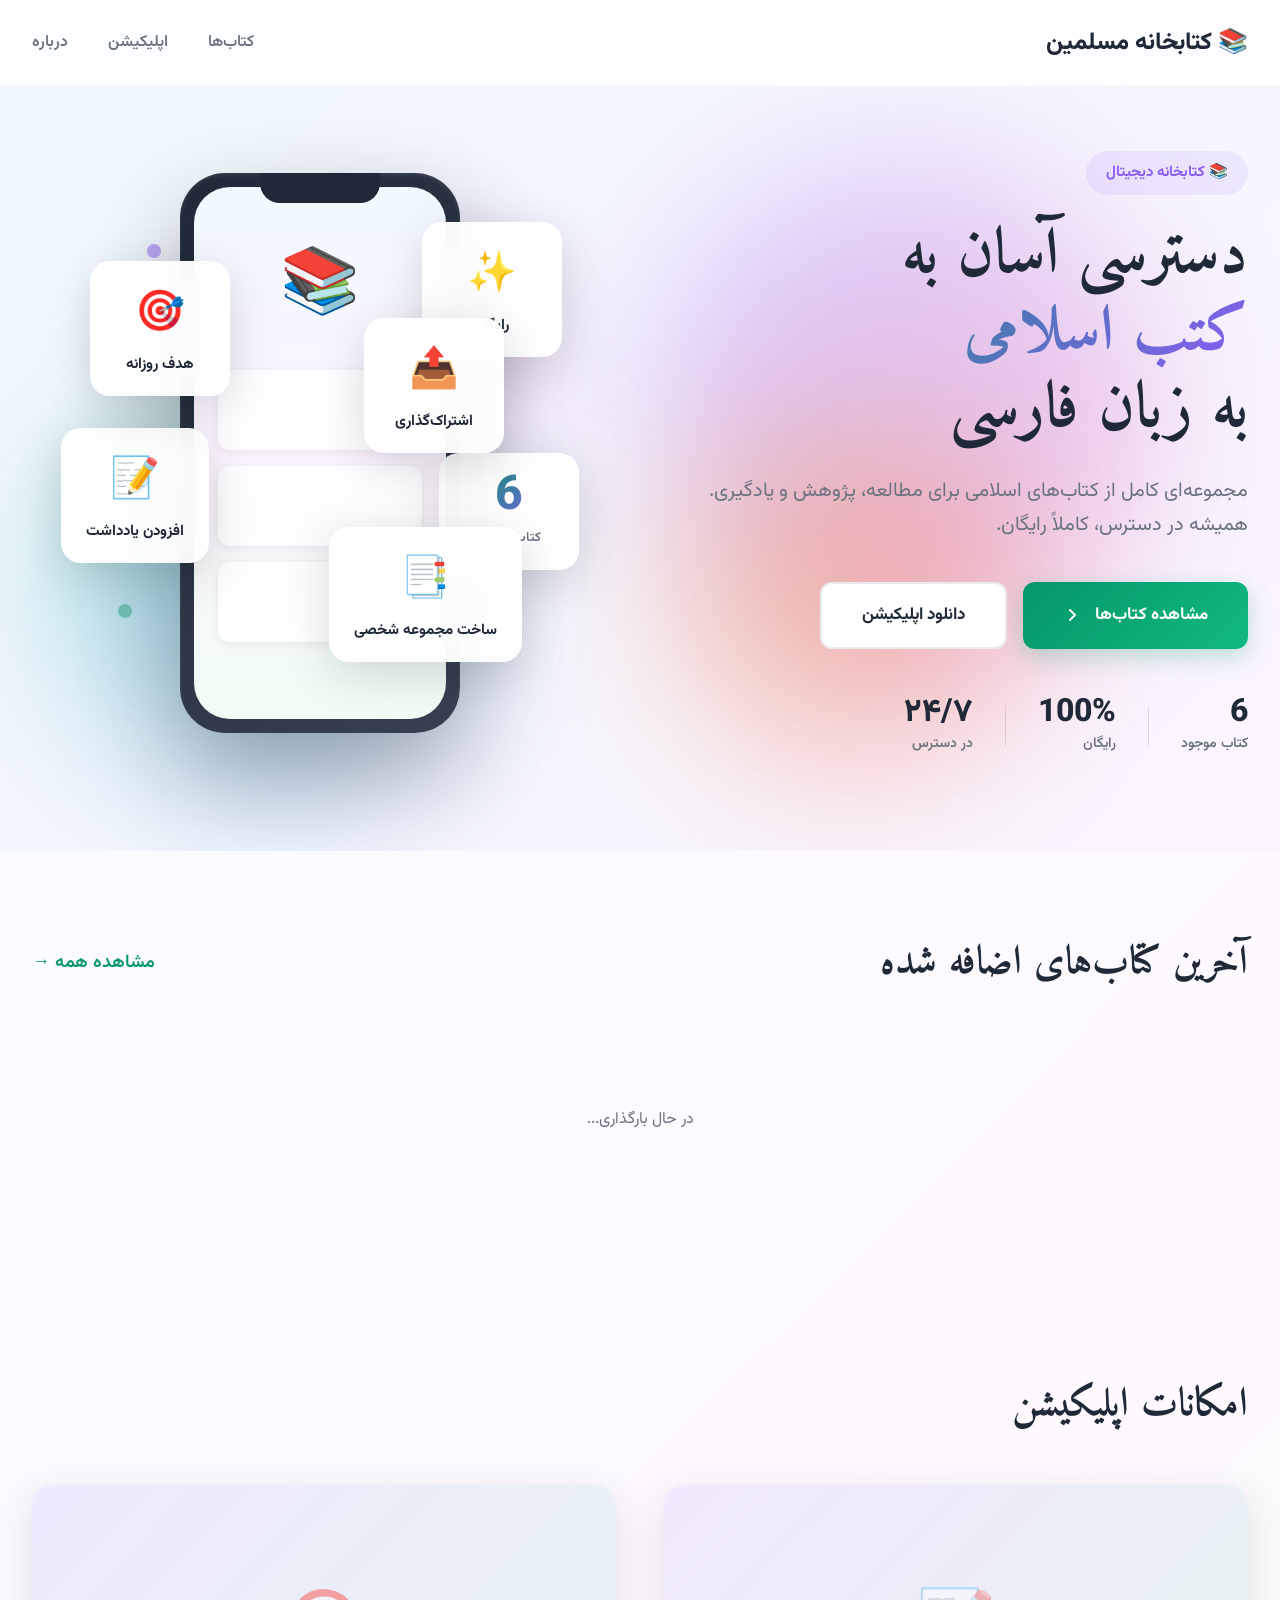
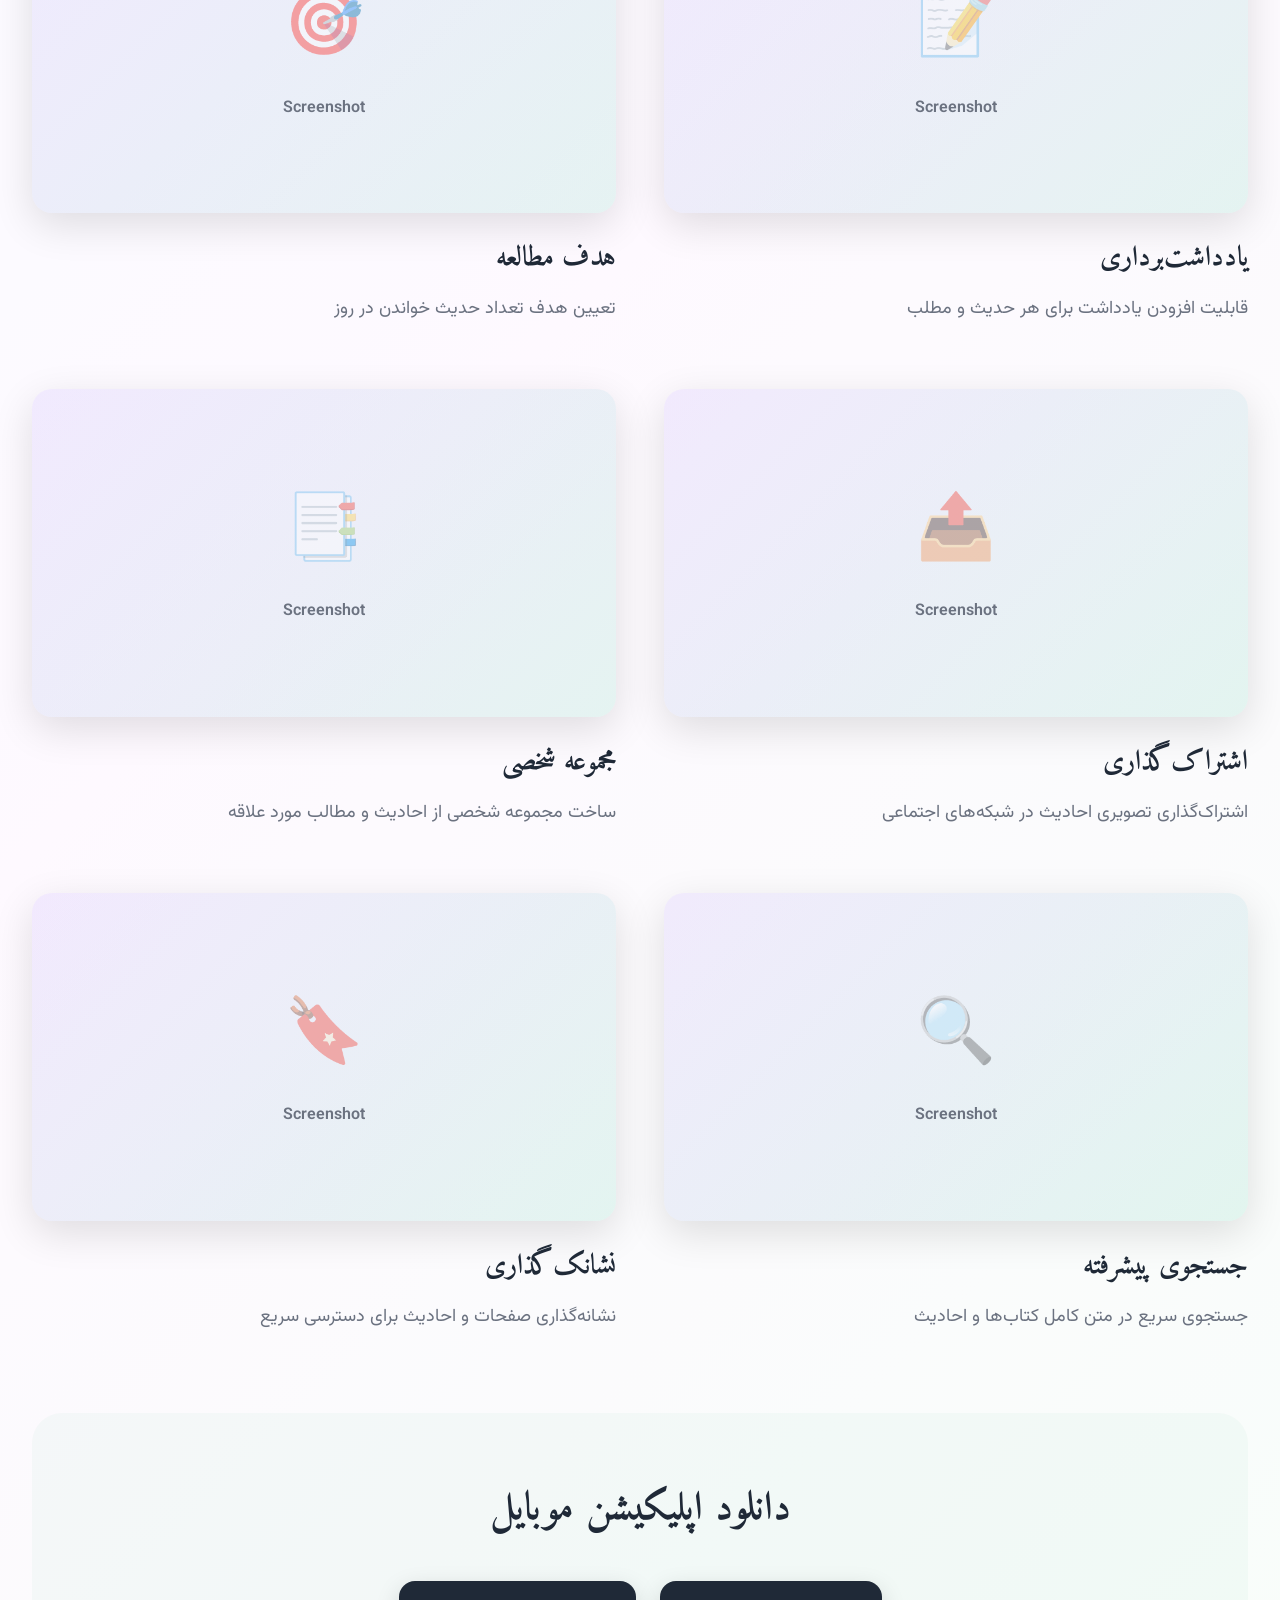
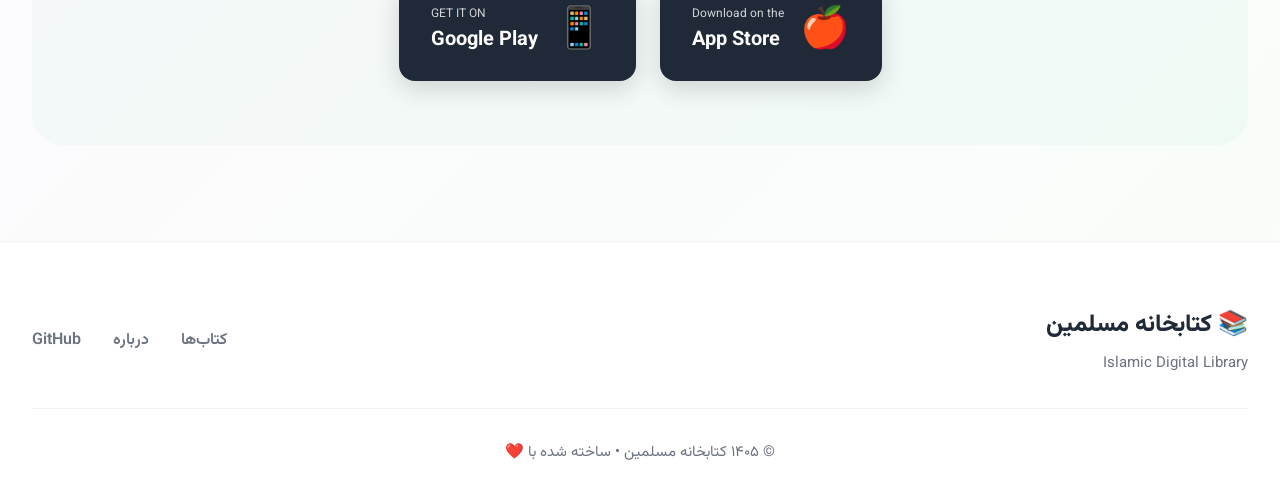
==== commit 29ff72eb: "Complete redesign: Phone mockup hero + feature showcase Hero section: - Central phone mockup with sc" ====
--- a/docs/index.html
+++ b/docs/index.html
@@ -4,220 +4,294 @@
     <meta charset="UTF-8">
     <meta name="viewport" content="width=device-width, initial-scale=1.0">
     <title>کتابخانه مسلمین - Islamic Digital Library</title>
-    <meta name="description" content="کتابخانه دیجیتال اسلامی - مجموعه کتاب‌های اسلامی به زبان فارسی">
+    <meta name="description" content="کتابخانه دیجیتال اسلامی - دسترسی به بیش از 100 کتاب اسلامی به زبان فارسی">
 
     <link rel="preconnect" href="https://fonts.googleapis.com">
     <link rel="preconnect" href="https://fonts.gstatic.com" crossorigin>
-    <link href="https://fonts.googleapis.com/css2?family=Amiri:wght@400;700&family=Vazirmatn:wght@300;400;500;600;700&display=swap" rel="stylesheet">
+    <link href="https://fonts.googleapis.com/css2?family=Amiri:wght@400;700&family=Vazirmatn:wght@300;400;500;600;700;800&display=swap" rel="stylesheet">
 
     <link rel="stylesheet" href="css/style.css">
 </head>
 <body>
-    <!-- Include pattern library -->
-    <div style="display: none;">
-        <div id="svg-patterns"></div>
-    </div>
-
-    <!-- Islamic Star Decorations -->
-    <div class="pattern-decoration star-top-right">
-        <svg width="200" height="200" viewBox="0 0 100 100">
-          <g fill="#047857" opacity="0.12">
-            <path d="M50,10 L55,40 L70,20 L60,45 L90,35 L65,50 L90,65 L60,55 L70,80 L55,60 L50,90 L45,60 L30,80 L40,55 L10,65 L35,50 L10,35 L40,45 L30,20 L45,40 Z"/>
-          </g>
-          <circle cx="50" cy="50" r="35" fill="none" stroke="#047857" stroke-width="0.5" opacity="0.2"/>
-          <circle cx="50" cy="50" r="25" fill="none" stroke="#047857" stroke-width="0.5" opacity="0.2"/>
-        </svg>
-    </div>
-
-    <div class="pattern-decoration star-bottom-left">
-        <svg width="150" height="150" viewBox="0 0 100 100">
-          <g fill="#D97706" opacity="0.1">
-            <path d="M50,10 L55,40 L70,20 L60,45 L90,35 L65,50 L90,65 L60,55 L70,80 L55,60 L50,90 L45,60 L30,80 L40,55 L10,65 L35,50 L10,35 L40,45 L30,20 L45,40 Z"/>
-          </g>
-        </svg>
-    </div>
-
-    <!-- Arabesque Corner Decorations -->
-    <div class="arabesque-corner top-left">
-        <svg width="120" height="120" viewBox="0 0 100 100">
-          <path d="M10,10 Q30,20 40,40 Q50,60 60,70 Q70,80 80,90"
-                fill="none" stroke="#047857" stroke-width="2" opacity="0.3"/>
-          <path d="M5,20 Q20,30 30,45 Q40,60 50,70"
-                fill="none" stroke="#D97706" stroke-width="1.5" opacity="0.25"/>
-          <circle cx="25" cy="25" r="4" fill="#047857" opacity="0.3"/>
-          <circle cx="45" cy="45" r="5" fill="#D97706" opacity="0.25"/>
-          <circle cx="65" cy="65" r="4" fill="#047857" opacity="0.3"/>
-        </svg>
-    </div>
-
     <!-- Navigation -->
     <nav class="nav">
         <div class="container">
-            <a href="index.html" class="logo">
-                <span class="logo-text">کتابخانه مسلمین</span>
-                <!-- Brush stroke underline -->
-                <svg class="logo-brush" width="180" height="12" viewBox="0 0 180 12">
-                    <path d="M5,6 Q60,3 90,6 Q120,9 175,6"
-                          stroke="#047857" stroke-width="4" fill="none"
-                          stroke-linecap="round" opacity="0.4"/>
-                    <path d="M10,8 Q50,10 90,8 Q130,6 170,8"
-                          stroke="#D97706" stroke-width="2" fill="none"
-                          stroke-linecap="round" opacity="0.2"/>
-                </svg>
-            </a>
-            <div class="nav-links">
-                <a href="index.html" class="nav-link active">خانه</a>
-                <a href="browse.html" class="nav-link">کتاب‌ها</a>
-                <a href="about.html" class="nav-link">درباره</a>
-            </div>
-        </div>
-
-        <!-- Brush stroke divider -->
-        <svg class="nav-brush-divider" width="100%" height="30" viewBox="0 0 1200 30">
-            <path d="M0,15 Q300,10 600,15 Q900,20 1200,15"
-                  stroke="#047857" stroke-width="2" fill="none" opacity="0.2"/>
-            <path d="M0,20 Q300,25 600,20 Q900,15 1200,20"
-                  stroke="#D97706" stroke-width="1.5" fill="none" opacity="0.15"/>
-        </svg>
+            <a href="index.html" class="logo">📚 کتابخانه مسلمین</a>
+            <div class="nav-menu">
+                <a href="#books">کتاب‌ها</a>
+                <a href="#apps">اپلیکیشن</a>
+                <a href="about.html">درباره</a>
+            </div>
+        </div>
     </nav>
 
     <!-- Hero Section -->
     <section class="hero">
-        <!-- Large brush strokes background -->
-        <svg class="hero-brush-bg" width="100%" height="100%" viewBox="0 0 1200 800" preserveAspectRatio="none">
-            <!-- Large sweeping brush strokes -->
-            <path d="M-100,200 Q300,150 600,200 Q900,250 1300,200"
-                  fill="none" stroke="#047857" stroke-width="80" opacity="0.08"
-                  stroke-linecap="round"/>
-            <path d="M-100,500 Q300,450 600,500 Q900,550 1300,500"
-                  fill="none" stroke="#D97706" stroke-width="60" opacity="0.06"
-                  stroke-linecap="round"/>
-            <!-- Ink wash circles -->
-            <circle cx="900" cy="200" r="150" fill="#047857" opacity="0.05"/>
-            <circle cx="300" cy="600" r="200" fill="#D97706" opacity="0.04"/>
-        </svg>
-
-        <div class="container">
-            <div class="hero-content">
-                <!-- Islamic ornament above title -->
-                <svg class="hero-ornament" width="100" height="100" viewBox="0 0 100 100">
-                    <circle cx="50" cy="50" r="40" fill="none" stroke="#047857" stroke-width="1" opacity="0.3"/>
-                    <path d="M50,10 L54,46 L65,18 L58,48 L85,30 L62,52 L85,70 L58,52 L65,82 L54,54 L50,90 L46,54 L35,82 L42,52 L15,70 L38,52 L15,30 L42,48 L35,18 L46,46 Z"
-                          fill="#047857" opacity="0.15"/>
-                    <circle cx="50" cy="50" r="8" fill="#D97706" opacity="0.3"/>
-                </svg>
-
-                <h1 class="hero-title">
-                    <span class="title-main">کتاب‌های اسلامی</span>
-                    <span class="title-sub">به زبان فارسی</span>
-                </h1>
-
-                <!-- Decorative brush stroke under title -->
-                <svg class="title-brush-decoration" width="400" height="40" viewBox="0 0 400 40">
-                    <path d="M50,20 Q150,10 200,20 Q250,30 350,20"
-                          stroke="#D97706" stroke-width="6" fill="none"
-                          stroke-linecap="round" opacity="0.3"/>
-                    <path d="M70,25 Q140,28 200,25 Q260,22 330,25"
-                          stroke="#047857" stroke-width="3" fill="none"
-                          stroke-linecap="round" opacity="0.2"/>
-                </svg>
-
-                <p class="hero-subtitle">مجموعه‌ای منتخب از کتب اسلامی برای مطالعه و پژوهش</p>
-
-                <a href="browse.html" class="cta-button">
-                    <span>مشاهده کتاب‌ها</span>
-                    <svg width="24" height="24" viewBox="0 0 24 24" fill="none">
-                        <path d="M9 18L15 12L9 6" stroke="currentColor" stroke-width="3" stroke-linecap="round"/>
-                    </svg>
-                </a>
-
-                <!-- Brush splash accent -->
-                <svg class="brush-splash" width="200" height="200" viewBox="0 0 200 200">
-                    <circle cx="100" cy="100" r="80" fill="#047857" opacity="0.08"/>
-                    <circle cx="80" cy="80" r="20" fill="#047857" opacity="0.12"/>
-                    <circle cx="130" cy="110" r="15" fill="#D97706" opacity="0.1"/>
-                    <circle cx="110" cy="140" r="10" fill="#D97706" opacity="0.08"/>
-                </svg>
-            </div>
-        </div>
-
-        <!-- Bottom decorative stroke -->
-        <svg class="hero-bottom-brush" width="100%" height="80" viewBox="0 0 1200 80">
-            <path d="M0,40 Q300,20 600,40 Q900,60 1200,40"
-                  stroke="#047857" stroke-width="12" fill="none" opacity="0.15"
-                  stroke-linecap="round"/>
-            <path d="M0,50 Q300,65 600,50 Q900,35 1200,50"
-                  stroke="#D97706" stroke-width="8" fill="none" opacity="0.12"
-                  stroke-linecap="round"/>
-        </svg>
+        <div class="blob blob-1"></div>
+        <div class="blob blob-2"></div>
+        <div class="blob blob-3"></div>
+
+        <div class="container">
+            <div class="hero-grid">
+                <!-- Left: Text Content -->
+                <div class="hero-text">
+                    <div class="hero-badge">📚 کتابخانه دیجیتال</div>
+                    <h1 class="hero-title">
+                        دسترسی آسان به
+                        <span class="gradient-text">کتب اسلامی</span>
+                        به زبان فارسی
+                    </h1>
+                    <p class="hero-description">
+                        مجموعه‌ای کامل از کتاب‌های اسلامی برای مطالعه، پژوهش و یادگیری. همیشه در دسترس، کاملاً رایگان.
+                    </p>
+
+                    <div class="hero-actions">
+                        <a href="#books" class="cta-btn primary">
+                            مشاهده کتاب‌ها
+                            <svg width="20" height="20" viewBox="0 0 20 20" fill="none">
+                                <path d="M7 15L12 10L7 5" stroke="currentColor" stroke-width="2" stroke-linecap="round"/>
+                            </svg>
+                        </a>
+                        <a href="#apps" class="cta-btn secondary">
+                            دانلود اپلیکیشن
+                        </a>
+                    </div>
+
+                    <!-- Stats -->
+                    <div class="hero-stats">
+                        <div class="stat-item">
+                            <div class="stat-number" id="book-count">6</div>
+                            <div class="stat-label">کتاب موجود</div>
+                        </div>
+                        <div class="stat-divider"></div>
+                        <div class="stat-item">
+                            <div class="stat-number">100%</div>
+                            <div class="stat-label">رایگان</div>
+                        </div>
+                        <div class="stat-divider"></div>
+                        <div class="stat-item">
+                            <div class="stat-number">۲۴/۷</div>
+                            <div class="stat-label">در دسترس</div>
+                        </div>
+                    </div>
+                </div>
+
+                <!-- Right: Visual Elements -->
+                <div class="hero-visual">
+                    <!-- Background Gradient Shapes -->
+                    <div class="gradient-shape shape-1"></div>
+                    <div class="gradient-shape shape-2"></div>
+
+                    <!-- Central Phone Mockup -->
+                    <div class="hero-phone">
+                        <div class="phone-device">
+                            <div class="phone-notch"></div>
+                            <div class="phone-screen">
+                                <div class="screen-content">
+                                    <div class="screen-header">📚</div>
+                                    <div class="screen-books">
+                                        <div class="screen-book"></div>
+                                        <div class="screen-book"></div>
+                                        <div class="screen-book"></div>
+                                    </div>
+                                </div>
+                            </div>
+                        </div>
+                    </div>
+
+                    <!-- Feature Card 1: Free -->
+                    <div class="floating-card feature-card card-1">
+                        <div class="feature-icon">✨</div>
+                        <div class="feature-text">رایگان</div>
+                    </div>
+
+                    <!-- Feature Card 2: Book Count -->
+                    <div class="floating-card feature-card card-2">
+                        <div class="feature-number" id="hero-book-count">6</div>
+                        <div class="feature-label">کتاب موجود</div>
+                    </div>
+
+                    <!-- Feature Card 3: Collections -->
+                    <div class="floating-card feature-card card-3">
+                        <div class="feature-icon">📑</div>
+                        <div class="feature-text">ساخت مجموعه شخصی</div>
+                    </div>
+
+                    <!-- Feature Card 4: Notes -->
+                    <div class="floating-card feature-card card-4">
+                        <div class="feature-icon">📝</div>
+                        <div class="feature-text">افزودن یادداشت</div>
+                    </div>
+
+                    <!-- Feature Card 5: Reading Goals -->
+                    <div class="floating-card feature-card card-5">
+                        <div class="feature-icon">🎯</div>
+                        <div class="feature-text">هدف روزانه</div>
+                    </div>
+
+                    <!-- Feature Card 6: Share -->
+                    <div class="floating-card feature-card card-6">
+                        <div class="feature-icon">📤</div>
+                        <div class="feature-text">اشتراک‌گذاری</div>
+                    </div>
+
+                    <!-- Decorative Dots -->
+                    <div class="decorative-dot dot-1"></div>
+                    <div class="decorative-dot dot-2"></div>
+                    <div class="decorative-dot dot-3"></div>
+                </div>
+            </div>
+        </div>
     </section>
 
-    <!-- Books Section -->
-    <section class="books">
-        <!-- Decorative pattern header -->
-        <div class="pattern-header">
-            <svg width="200" height="40" viewBox="0 0 200 40">
-                <use href="#geometric-border" x="0" y="0"/>
-            </svg>
-        </div>
-
-        <div class="container">
-            <h2 class="section-title">
-                کتاب‌ها
-                <!-- Ornament beside title -->
-                <svg class="title-ornament" width="60" height="60" viewBox="0 0 60 60">
-                    <circle cx="30" cy="30" r="20" fill="none" stroke="#D97706" stroke-width="1" opacity="0.4"/>
-                    <circle cx="30" cy="30" r="10" fill="#D97706" opacity="0.2"/>
-                    <circle cx="30" cy="30" r="5" fill="#047857" opacity="0.3"/>
-                </svg>
-            </h2>
+    <!-- Latest Books -->
+    <section class="books-section" id="books">
+        <div class="container">
+            <div class="section-header">
+                <h2 class="section-title">آخرین کتاب‌های اضافه شده</h2>
+                <a href="browse.html" class="view-all">مشاهده همه →</a>
+            </div>
 
             <div class="books-grid" id="books-grid">
                 <div class="loading">در حال بارگذاری...</div>
             </div>
         </div>
-
-        <!-- Bottom brush accents -->
-        <svg class="section-brush-accent" width="100%" height="100" viewBox="0 0 1200 100">
-            <path d="M200,50 Q400,30 600,50 Q800,70 1000,50"
-                  stroke="#047857" stroke-width="4" fill="none" opacity="0.15"
-                  stroke-linecap="round"/>
-        </svg>
+    </section>
+
+    <!-- App Features Showcase -->
+    <section class="features-showcase" id="apps">
+        <div class="container">
+            <div class="section-header">
+                <h2 class="section-title">امکانات اپلیکیشن</h2>
+            </div>
+
+            <!-- Features Grid (2 columns, flexible rows) -->
+            <div class="features-grid">
+                <!-- Feature 1: Notes -->
+                <div class="feature-item">
+                    <div class="feature-image">
+                        <div class="image-placeholder">
+                            <span class="placeholder-icon">📝</span>
+                            <span class="placeholder-text">Screenshot</span>
+                        </div>
+                    </div>
+                    <div class="feature-content">
+                        <h3 class="feature-heading">یادداشت‌برداری</h3>
+                        <p class="feature-description">قابلیت افزودن یادداشت برای هر حدیث و مطلب</p>
+                    </div>
+                </div>
+
+                <!-- Feature 2: Reading Goals -->
+                <div class="feature-item">
+                    <div class="feature-image">
+                        <div class="image-placeholder">
+                            <span class="placeholder-icon">🎯</span>
+                            <span class="placeholder-text">Screenshot</span>
+                        </div>
+                    </div>
+                    <div class="feature-content">
+                        <h3 class="feature-heading">هدف مطالعه</h3>
+                        <p class="feature-description">تعیین هدف تعداد حدیث خواندن در روز</p>
+                    </div>
+                </div>
+
+                <!-- Feature 3: Share -->
+                <div class="feature-item">
+                    <div class="feature-image">
+                        <div class="image-placeholder">
+                            <span class="placeholder-icon">📤</span>
+                            <span class="placeholder-text">Screenshot</span>
+                        </div>
+                    </div>
+                    <div class="feature-content">
+                        <h3 class="feature-heading">اشتراک‌گذاری</h3>
+                        <p class="feature-description">اشتراک‌گذاری تصویری احادیث در شبکه‌های اجتماعی</p>
+                    </div>
+                </div>
+
+                <!-- Feature 4: Collections -->
+                <div class="feature-item">
+                    <div class="feature-image">
+                        <div class="image-placeholder">
+                            <span class="placeholder-icon">📑</span>
+                            <span class="placeholder-text">Screenshot</span>
+                        </div>
+                    </div>
+                    <div class="feature-content">
+                        <h3 class="feature-heading">مجموعه شخصی</h3>
+                        <p class="feature-description">ساخت مجموعه شخصی از احادیث و مطالب مورد علاقه</p>
+                    </div>
+                </div>
+
+                <!-- Feature 5: Search -->
+                <div class="feature-item">
+                    <div class="feature-image">
+                        <div class="image-placeholder">
+                            <span class="placeholder-icon">🔍</span>
+                            <span class="placeholder-text">Screenshot</span>
+                        </div>
+                    </div>
+                    <div class="feature-content">
+                        <h3 class="feature-heading">جستجوی پیشرفته</h3>
+                        <p class="feature-description">جستجوی سریع در متن کامل کتاب‌ها و احادیث</p>
+                    </div>
+                </div>
+
+                <!-- Feature 6: Bookmarks -->
+                <div class="feature-item">
+                    <div class="feature-image">
+                        <div class="image-placeholder">
+                            <span class="placeholder-icon">🔖</span>
+                            <span class="placeholder-text">Screenshot</span>
+                        </div>
+                    </div>
+                    <div class="feature-content">
+                        <h3 class="feature-heading">نشانک‌گذاری</h3>
+                        <p class="feature-description">نشانه‌گذاری صفحات و احادیث برای دسترسی سریع</p>
+                    </div>
+                </div>
+            </div>
+
+            <!-- Download App -->
+            <div class="download-section">
+                <h3 class="download-title">دانلود اپلیکیشن موبایل</h3>
+                <div class="app-badges">
+                    <a href="#" class="app-badge ios">
+                        <span class="badge-icon">🍎</span>
+                        <div>
+                            <div class="badge-label">Download on the</div>
+                            <div class="badge-store">App Store</div>
+                        </div>
+                    </a>
+                    <a href="#" class="app-badge android">
+                        <span class="badge-icon">📱</span>
+                        <div>
+                            <div class="badge-label">GET IT ON</div>
+                            <div class="badge-store">Google Play</div>
+                        </div>
+                    </a>
+                </div>
+            </div>
+        </div>
     </section>
 
     <!-- Footer -->
     <footer class="footer">
-        <!-- Decorative brush separator -->
-        <svg class="footer-brush" width="100%" height="60" viewBox="0 0 1200 60">
-            <path d="M0,30 Q300,15 600,30 Q900,45 1200,30"
-                  stroke="#047857" stroke-width="6" fill="none" opacity="0.2"
-                  stroke-linecap="round"/>
-            <circle cx="600" cy="30" r="8" fill="#D97706" opacity="0.25"/>
-            <circle cx="400" cy="35" r="5" fill="#047857" opacity="0.15"/>
-            <circle cx="800" cy="25" r="5" fill="#047857" opacity="0.15"/>
-        </svg>
-
         <div class="container">
             <div class="footer-content">
                 <div class="footer-brand">
-                    <span class="footer-logo">کتابخانه مسلمین</span>
-                    <span class="footer-tagline">Islamic Digital Library</span>
-                </div>
-                <a href="https://github.com/zakariaf/Muslim-Library-App-Persian-Books" class="footer-link">
-                    GitHub →
-                </a>
-            </div>
-        </div>
-
-        <!-- Corner arabesque -->
-        <div class="footer-arabesque">
-            <svg width="100" height="100" viewBox="0 0 100 100">
-                <path d="M10,90 Q20,70 30,60 Q40,50 50,45 Q60,40 70,30 Q80,20 90,10"
-                      fill="none" stroke="#047857" stroke-width="2" opacity="0.2"/>
-                <circle cx="30" cy="70" r="4" fill="#D97706" opacity="0.25"/>
-                <circle cx="50" cy="50" r="5" fill="#047857" opacity="0.2"/>
-                <circle cx="70" cy="30" r="4" fill="#D97706" opacity="0.25"/>
-            </svg>
+                    <div class="footer-logo">📚 کتابخانه مسلمین</div>
+                    <p class="footer-tagline">Islamic Digital Library</p>
+                </div>
+                <div class="footer-links">
+                    <a href="browse.html">کتاب‌ها</a>
+                    <a href="about.html">درباره</a>
+                    <a href="https://github.com/zakariaf/Muslim-Library-App-Persian-Books">GitHub</a>
+                </div>
+            </div>
+            <div class="footer-bottom">
+                <p>© ۱۴۰۵ کتابخانه مسلمین • ساخته شده با ❤️</p>
+            </div>
         </div>
     </footer>
 
--- a/docs/css/style.css
+++ b/docs/css/style.css
@@ -1,19 +1,7 @@
 /* ==========================================
-   PERSIAN ISLAMIC BRUSH PAINTING DESIGN
-   Bold artistic elements, visible textures, hand-painted feel
+   MODERN CLEAN DESIGN
+   Soft gradients, glassmorphism, minimal
    ========================================== */
-
-:root {
-    --ink: #1A1210;
-    --ink-light: #4A4540;
-    --emerald: #047857;
-    --emerald-light: #10B981;
-    --gold: #D97706;
-    --gold-light: #FBBF24;
-    --paper: #F8F4EC;
-    --paper-dark: #EBE4D8;
-    --cream: #FFFDF7;
-}
 
 * {
     margin: 0;
@@ -21,379 +9,742 @@
     box-sizing: border-box;
 }
 
+:root {
+    --primary: #059669;
+    --primary-light: #10B981;
+    --secondary: #8B5CF6;
+    --accent: #F59E0B;
+    --text: #1F2937;
+    --text-light: #6B7280;
+    --bg: #FFFFFF;
+    --bg-soft: #F9FAFB;
+}
+
 body {
     font-family: 'Vazirmatn', sans-serif;
-    background: var(--paper);
-    background-image:
-        /* Visible paper texture */
-        repeating-linear-gradient(0deg, transparent, transparent 2px, rgba(120, 100, 80, 0.02) 2px, rgba(120, 100, 80, 0.02) 4px),
-        repeating-linear-gradient(90deg, transparent, transparent 2px, rgba(120, 100, 80, 0.02) 2px, rgba(120, 100, 80, 0.02) 4px),
-        /* Tea stain effect */
-        radial-gradient(ellipse at 15% 20%, rgba(217, 119, 6, 0.05) 0%, transparent 40%),
-        radial-gradient(ellipse at 85% 80%, rgba(4, 120, 87, 0.04) 0%, transparent 40%),
-        linear-gradient(180deg, var(--paper) 0%, var(--paper-dark) 100%);
-    color: var(--ink);
-    line-height: 1.7;
-    position: relative;
-    min-height: 100vh;
+    background: linear-gradient(135deg, #F0F9FF 0%, #FDF4FF 50%, #F0FDF4 100%);
+    color: var(--text);
+    line-height: 1.6;
 }
 
 .container {
-    max-width: 1200px;
+    max-width: 1280px;
     margin: 0 auto;
     padding: 0 2rem;
+}
+
+/* ==========================================
+   Navigation - Modern & Clean
+   ========================================== */
+
+.nav {
+    padding: 1.5rem 0;
+    background: rgba(255, 255, 255, 0.8);
+    backdrop-filter: blur(20px);
+    position: sticky;
+    top: 0;
+    z-index: 1000;
+    border-bottom: 1px solid rgba(0, 0, 0, 0.05);
+}
+
+.nav .container {
+    display: flex;
+    justify-content: space-between;
+    align-items: center;
+}
+
+.logo {
+    font-size: 1.5rem;
+    font-weight: 800;
+    color: var(--text);
+    text-decoration: none;
+}
+
+.nav-menu {
+    display: flex;
+    gap: 2.5rem;
+}
+
+.nav-menu a {
+    font-size: 1rem;
+    font-weight: 600;
+    color: var(--text-light);
+    text-decoration: none;
+    transition: color 0.3s;
+}
+
+.nav-menu a:hover {
+    color: var(--primary);
+}
+
+/* ==========================================
+   Soft Gradient Blobs
+   ========================================== */
+
+.blob {
+    position: absolute;
+    border-radius: 50%;
+    filter: blur(80px);
+    opacity: 0.3;
+    z-index: 0;
+    animation: blob-float 20s ease-in-out infinite;
+}
+
+.blob-1 {
+    top: 10%;
+    right: 10%;
+    width: 500px;
+    height: 500px;
+    background: linear-gradient(135deg, #8B5CF6, #EC4899);
+}
+
+.blob-2 {
+    top: 40%;
+    left: 5%;
+    width: 400px;
+    height: 400px;
+    background: linear-gradient(135deg, #10B981, #3B82F6);
+    animation-delay: -7s;
+}
+
+.blob-3 {
+    bottom: 10%;
+    right: 20%;
+    width: 350px;
+    height: 350px;
+    background: linear-gradient(135deg, #F59E0B, #EF4444);
+    animation-delay: -14s;
+}
+
+@keyframes blob-float {
+    0%, 100% {
+        transform: translate(0, 0) scale(1);
+    }
+    33% {
+        transform: translate(50px, -50px) scale(1.1);
+    }
+    66% {
+        transform: translate(-30px, 30px) scale(0.9);
+    }
+}
+
+/* ==========================================
+   Hero Section - Dynamic Two-Column Layout
+   ========================================== */
+
+.hero {
+    padding: 4rem 0 6rem;
+    position: relative;
+    overflow: hidden;
+    min-height: 600px;
+}
+
+.hero-grid {
+    display: grid;
+    grid-template-columns: 1fr 1fr;
+    gap: 4rem;
+    align-items: center;
     position: relative;
     z-index: 10;
 }
 
-/* ==========================================
-   Islamic Pattern Decorations - VISIBLE
-   ========================================== */
-
-.pattern-decoration {
-    position: fixed;
-    pointer-events: none;
-    z-index: 1;
-    animation: gentle-float 20s ease-in-out infinite;
-}
-
-.star-top-right {
-    top: 10%;
-    left: 5%;
-    animation-delay: 0s;
-}
-
-.star-bottom-left {
-    bottom: 15%;
-    right: 8%;
-    animation-delay: 10s;
-}
-
-.arabesque-corner {
-    position: fixed;
-    top: 15%;
-    right: 5%;
-    pointer-events: none;
-    z-index: 1;
-    animation: gentle-float 25s ease-in-out infinite;
-}
-
-@keyframes gentle-float {
-    0%, 100% {
-        transform: translate(0, 0) rotate(0deg);
-    }
-    25% {
-        transform: translate(10px, -10px) rotate(2deg);
-    }
-    50% {
-        transform: translate(-5px, 15px) rotate(-1deg);
-    }
-    75% {
-        transform: translate(15px, 5px) rotate(1deg);
-    }
-}
-
-/* ==========================================
-   Navigation
-   ========================================== */
-
-.nav {
-    padding: 2rem 0 1rem;
-    position: relative;
-    background: rgba(248, 244, 236, 0.95);
-    backdrop-filter: blur(10px);
-    z-index: 100;
-}
-
-.nav .container {
-    display: flex;
-    justify-content: space-between;
-    align-items: center;
-}
-
-.logo {
-    text-decoration: none;
-    display: flex;
-    flex-direction: column;
-    gap: 0.5rem;
-}
-
-.logo-text {
-    font-family: 'Amiri', serif;
-    font-size: 2.25rem;
+/* Left Column - Text */
+.hero-text {
+    text-align: right;
+}
+
+.hero-badge {
+    display: inline-block;
+    background: rgba(139, 92, 246, 0.1);
+    color: var(--secondary);
+    padding: 0.625rem 1.25rem;
+    border-radius: 50px;
+    font-size: 0.9375rem;
     font-weight: 700;
-    color: var(--ink);
-    line-height: 1;
-}
-
-.logo-brush {
-    display: block;
-}
-
-.nav-links {
-    display: flex;
-    gap: 2.5rem;
-}
-
-.nav-link {
-    font-size: 1.25rem;
-    font-weight: 600;
-    color: var(--ink-light);
-    text-decoration: none;
-    position: relative;
-    transition: color 0.3s;
-}
-
-.nav-link.active {
-    color: var(--emerald);
-}
-
-.nav-link:hover {
-    color: var(--emerald);
-}
-
-.nav-brush-divider {
-    position: absolute;
-    bottom: 0;
-    left: 0;
-}
-
-/* ==========================================
-   Hero with Visible Brush Painting
-   ========================================== */
-
-.hero {
-    padding: 5rem 0;
-    position: relative;
-    overflow: hidden;
-}
-
-.hero-brush-bg {
-    position: absolute;
-    top: 0;
-    left: 0;
-    width: 100%;
-    height: 100%;
-    z-index: 0;
-}
-
-.hero .container {
-    position: relative;
-    z-index: 10;
-}
-
-.hero-content {
-    text-align: center;
-    max-width: 900px;
-    margin: 0 auto;
-    position: relative;
-}
-
-.hero-ornament {
-    display: block;
-    margin: 0 auto 2rem;
+    margin-bottom: 1.5rem;
 }
 
 .hero-title {
     font-family: 'Amiri', serif;
-    line-height: 1.3;
-    margin-bottom: 1rem;
-    position: relative;
-}
-
-.title-main {
+    font-size: clamp(2.5rem, 5vw, 4.5rem);
+    font-weight: 800;
+    line-height: 1.2;
+    color: var(--text);
+    margin-bottom: 1.5rem;
+}
+
+.gradient-text {
+    background: linear-gradient(135deg, var(--primary) 0%, var(--secondary) 100%);
+    -webkit-background-clip: text;
+    -webkit-text-fill-color: transparent;
+    background-clip: text;
     display: block;
-    font-size: clamp(3rem, 8vw, 6rem);
-    font-weight: 700;
-    color: var(--ink);
-    text-shadow: 0 2px 8px rgba(0, 0, 0, 0.05);
-}
-
-.title-sub {
-    display: block;
-    font-size: clamp(1.75rem, 4vw, 3rem);
-    font-weight: 700;
-    color: var(--emerald);
-    margin-top: 1rem;
-}
-
-.title-brush-decoration {
-    display: block;
-    margin: 2rem auto 3rem;
-    max-width: 100%;
-    height: auto;
-}
-
-.hero-subtitle {
-    font-size: 1.5rem;
-    color: var(--ink-light);
+}
+
+.hero-description {
+    font-size: 1.25rem;
+    color: var(--text-light);
+    line-height: 1.7;
+    margin-bottom: 2.5rem;
+}
+
+.hero-actions {
+    display: flex;
+    gap: 1rem;
     margin-bottom: 3rem;
-    font-weight: 400;
-}
-
-.cta-button {
+}
+
+.cta-btn {
     display: inline-flex;
     align-items: center;
     gap: 0.75rem;
-    padding: 1.5rem 4rem;
-    background: linear-gradient(135deg, var(--emerald) 0%, var(--emerald-light) 100%);
-    color: white;
-    font-size: 1.375rem;
+    padding: 1.125rem 2.5rem;
+    font-size: 1.0625rem;
     font-weight: 700;
     text-decoration: none;
-    border-radius: 50px;
+    border-radius: 12px;
+    transition: all 0.3s;
+}
+
+.cta-btn.primary {
+    background: linear-gradient(135deg, var(--primary) 0%, var(--primary-light) 100%);
+    color: white;
+    box-shadow: 0 8px 24px rgba(5, 150, 105, 0.25);
+}
+
+.cta-btn.primary:hover {
+    transform: translateY(-3px);
+    box-shadow: 0 12px 32px rgba(5, 150, 105, 0.35);
+}
+
+.cta-btn.secondary {
+    background: white;
+    color: var(--text);
+    border: 2px solid rgba(0, 0, 0, 0.08);
+}
+
+.cta-btn.secondary:hover {
+    border-color: var(--primary);
+    color: var(--primary);
+}
+
+/* Inline Stats */
+.hero-stats {
+    display: flex;
+    gap: 2rem;
+    align-items: center;
+}
+
+.stat-item {
+    display: flex;
+    flex-direction: column;
+}
+
+.stat-number {
+    font-size: 2rem;
+    font-weight: 800;
+    color: var(--text);
+    line-height: 1;
+    margin-bottom: 0.25rem;
+}
+
+.stat-label {
+    font-size: 0.875rem;
+    color: var(--text-light);
+    font-weight: 600;
+}
+
+.stat-divider {
+    width: 1px;
+    height: 40px;
+    background: rgba(0, 0, 0, 0.1);
+}
+
+/* Right Column - Rich Visual Elements */
+.hero-visual {
+    position: relative;
+    height: 550px;
+}
+
+/* Background Gradient Shapes */
+.gradient-shape {
+    position: absolute;
+    border-radius: 50%;
+    filter: blur(50px);
+    z-index: 0;
+    animation: shape-float 15s ease-in-out infinite;
+}
+
+.shape-1 {
+    top: 10%;
+    right: 10%;
+    width: 250px;
+    height: 250px;
+    background: linear-gradient(135deg, #8B5CF6, #EC4899);
+    opacity: 0.15;
+}
+
+.shape-2 {
+    bottom: 15%;
+    left: 5%;
+    width: 200px;
+    height: 200px;
+    background: linear-gradient(135deg, #10B981, #3B82F6);
+    opacity: 0.12;
+    animation-delay: -5s;
+}
+
+.shape-3 {
+    top: 40%;
+    right: 25%;
+    width: 150px;
+    height: 150px;
+    background: linear-gradient(135deg, #F59E0B, #EF4444);
+    opacity: 0.1;
+    animation-delay: -10s;
+}
+
+@keyframes shape-float {
+    0%, 100% {
+        transform: translate(0, 0) scale(1);
+        border-radius: 60% 40% 30% 70% / 60% 30% 70% 40%;
+    }
+    50% {
+        transform: translate(20px, -20px) scale(1.1);
+        border-radius: 30% 60% 70% 40% / 50% 60% 30% 60%;
+    }
+}
+
+/* Central Illustration - Larger */
+.hero-illustration {
+    position: absolute;
+    top: 50%;
+    left: 50%;
+    transform: translate(-50%, -50%);
+    z-index: 3;
+}
+
+.illustration-circle {
+    width: 320px;
+    height: 320px;
+    background: linear-gradient(135deg,
+        rgba(139, 92, 246, 0.2) 0%,
+        rgba(16, 185, 129, 0.2) 100%);
+    border-radius: 50%;
+    display: flex;
+    align-items: center;
+    justify-content: center;
     box-shadow:
-        0 15px 40px rgba(4, 120, 87, 0.25),
-        0 5px 15px rgba(4, 120, 87, 0.15);
+        0 30px 80px rgba(139, 92, 246, 0.25),
+        inset 0 0 80px rgba(255, 255, 255, 0.2);
     position: relative;
-    transition: all 0.4s cubic-bezier(0.34, 1.56, 0.64, 1);
-}
-
-.cta-button:hover {
-    transform: translateY(-6px);
+    animation: pulse-gentle 4s ease-in-out infinite;
+}
+
+.inner-circle {
+    position: absolute;
+    width: 240px;
+    height: 240px;
+    background: linear-gradient(135deg,
+        rgba(16, 185, 129, 0.15) 0%,
+        rgba(59, 130, 246, 0.15) 100%);
+    border-radius: 50%;
+    animation: pulse-gentle 4s ease-in-out infinite;
+    animation-delay: 0.5s;
+}
+
+.illustration-icon {
+    font-size: 9rem;
+    position: relative;
+    z-index: 1;
+    animation: icon-bounce 3s ease-in-out infinite;
+}
+
+@keyframes pulse-gentle {
+    0%, 100% {
+        transform: scale(1);
+    }
+    50% {
+        transform: scale(1.08);
+    }
+}
+
+@keyframes icon-bounce {
+    0%, 100% {
+        transform: translateY(0);
+    }
+    50% {
+        transform: translateY(-10px);
+    }
+}
+
+.rotating-ring {
+    position: absolute;
+    width: 100%;
+    height: 100%;
+    border: 3px dashed rgba(5, 150, 105, 0.3);
+    border-radius: 50%;
+    animation: rotate-ring 20s linear infinite;
+}
+
+@keyframes rotate-ring {
+    from {
+        transform: rotate(0deg);
+    }
+    to {
+        transform: rotate(360deg);
+    }
+}
+
+/* ==========================================
+   Feature Cards - Simplified
+   ========================================== */
+
+.floating-card {
+    position: absolute;
+    background: rgba(255, 255, 255, 0.95);
+    backdrop-filter: blur(20px);
+    border: 1px solid rgba(255, 255, 255, 0.6);
+    box-shadow: 0 12px 48px rgba(0, 0, 0, 0.15);
+    z-index: 4;
+    animation: float-card 6s ease-in-out infinite;
+}
+
+.feature-card {
+    padding: 1.25rem 1.5rem;
+    border-radius: 20px;
+    text-align: center;
+    min-width: 140px;
+}
+
+.feature-card.card-1 {
+    top: 8%;
+    right: 8%;
+    animation-delay: 0s;
+}
+
+.feature-card.card-2 {
+    top: 50%;
+    right: 5%;
+    animation-delay: 1.5s;
+}
+
+.feature-card.card-3 {
+    bottom: 12%;
+    right: 15%;
+    min-width: 180px;
+    animation-delay: 3s;
+}
+
+.feature-card.card-4 {
+    bottom: 30%;
+    left: 5%;
+    animation-delay: 2.5s;
+}
+
+.feature-card.card-5 {
+    top: 15%;
+    left: 10%;
+    animation-delay: 4s;
+}
+
+.feature-card.card-6 {
+    bottom: 50%;
+    right: 18%;
+    animation-delay: 5.5s;
+}
+
+.feature-icon {
+    font-size: 2.5rem;
+    margin-bottom: 0.5rem;
+    display: block;
+}
+
+.feature-text {
+    font-weight: 700;
+    font-size: 0.9375rem;
+    color: var(--text);
+    line-height: 1.4;
+}
+
+.feature-number {
+    font-size: 3rem;
+    font-weight: 800;
+    background: linear-gradient(135deg, var(--primary), var(--secondary));
+    -webkit-background-clip: text;
+    -webkit-text-fill-color: transparent;
+    background-clip: text;
+    line-height: 1;
+    margin-bottom: 0.375rem;
+}
+
+.feature-label {
+    font-size: 0.8125rem;
+    color: var(--text-light);
+    font-weight: 600;
+}
+
+@keyframes float-card {
+    0%, 100% {
+        transform: translateY(0) rotate(0deg);
+    }
+    50% {
+        transform: translateY(-22px) rotate(2deg);
+    }
+}
+
+/* ==========================================
+   Central Phone Mockup
+   ========================================== */
+
+.hero-phone {
+    position: absolute;
+    top: 50%;
+    left: 50%;
+    transform: translate(-50%, -50%);
+    z-index: 2;
+    animation: phone-float 6s ease-in-out infinite;
+}
+
+.phone-device {
+    width: 280px;
+    height: 560px;
+    background: linear-gradient(135deg, #1F2937 0%, #374151 100%);
+    border-radius: 45px;
+    padding: 14px;
     box-shadow:
-        0 25px 60px rgba(4, 120, 87, 0.35),
-        0 10px 25px rgba(4, 120, 87, 0.2);
-}
-
-.brush-splash {
+        0 40px 100px rgba(0, 0, 0, 0.3),
+        inset 0 2px 4px rgba(255, 255, 255, 0.1);
+    position: relative;
+}
+
+.phone-notch {
     position: absolute;
-    bottom: -100px;
+    top: 0;
     left: 50%;
     transform: translateX(-50%);
-    z-index: 0;
-}
-
-.hero-bottom-brush {
+    width: 120px;
+    height: 30px;
+    background: #1F2937;
+    border-radius: 0 0 20px 20px;
+    z-index: 2;
+}
+
+.phone-screen {
+    width: 100%;
+    height: 100%;
+    background: linear-gradient(180deg,
+        #F0F9FF 0%,
+        #FDF4FF 50%,
+        #F0FDF4 100%);
+    border-radius: 36px;
+    overflow: hidden;
+    position: relative;
+}
+
+.screen-content {
+    padding: 3rem 1.5rem;
+}
+
+.screen-header {
+    text-align: center;
+    font-size: 4rem;
+    margin-bottom: 2rem;
+}
+
+.screen-books {
+    display: flex;
+    flex-direction: column;
+    gap: 1rem;
+}
+
+.screen-book {
+    height: 80px;
+    background: rgba(255, 255, 255, 0.8);
+    border-radius: 12px;
+    box-shadow: 0 2px 8px rgba(0, 0, 0, 0.08);
+}
+
+@keyframes phone-float {
+    0%, 100% {
+        transform: translate(-50%, -50%) translateY(0);
+    }
+    50% {
+        transform: translate(-50%, -50%) translateY(-15px);
+    }
+}
+
+/* ==========================================
+   Decorative Elements - Dots & Pills
+   ========================================== */
+
+.decorative-dot {
     position: absolute;
-    bottom: 0;
-    left: 0;
+    width: 14px;
+    height: 14px;
+    border-radius: 50%;
+    z-index: 1;
+    animation: dot-float 5s ease-in-out infinite;
+}
+
+.dot-1 {
+    top: 12%;
+    left: 20%;
+    background: #8B5CF6;
+    opacity: 0.5;
+}
+
+.dot-2 {
+    bottom: 20%;
+    left: 15%;
+    background: var(--primary);
+    opacity: 0.4;
+    animation-delay: 1.5s;
+}
+
+.dot-3 {
+    top: 65%;
+    right: 18%;
+    background: var(--accent);
+    opacity: 0.45;
+    animation-delay: 3s;
+}
+
+.dot-4 {
+    top: 40%;
+    right: 5%;
+    background: #3B82F6;
+    opacity: 0.35;
+    width: 10px;
+    height: 10px;
+    animation-delay: 2.5s;
+}
+
+.dot-5 {
+    bottom: 45%;
+    left: 30%;
+    background: #EC4899;
+    opacity: 0.3;
+    width: 8px;
+    height: 8px;
+    animation-delay: 4.5s;
+}
+
+@keyframes dot-float {
+    0%, 100% {
+        transform: translateY(0) scale(1);
+    }
+    50% {
+        transform: translateY(-25px) scale(1.3);
+    }
+}
+
+/* Decorative Pills */
+.decorative-pill {
+    position: absolute;
+    width: 80px;
+    height: 24px;
+    border-radius: 50px;
+    z-index: 1;
+    animation: pill-float 7s ease-in-out infinite;
+}
+
+.pill-1 {
+    top: 25%;
+    right: 25%;
+    background: linear-gradient(90deg, rgba(139, 92, 246, 0.2), rgba(236, 72, 153, 0.2));
+    animation-delay: 1s;
+}
+
+.pill-2 {
+    bottom: 30%;
+    left: 35%;
+    background: linear-gradient(90deg, rgba(16, 185, 129, 0.2), rgba(59, 130, 246, 0.2));
+    animation-delay: 3.5s;
+}
+
+@keyframes pill-float {
+    0%, 100% {
+        transform: translateY(0) rotate(0deg);
+    }
+    50% {
+        transform: translateY(-18px) rotate(5deg);
+    }
 }
 
 /* ==========================================
-   Books Section
+   Books Section - Clean Grid
    ========================================== */
 
-.books {
-    padding: 6rem 0;
-    position: relative;
-}
-
-.pattern-header {
-    text-align: center;
-    margin-bottom: 2rem;
+.books-section {
+    padding: 5rem 0;
+    background: rgba(255, 255, 255, 0.5);
+}
+
+.section-header {
+    display: flex;
+    justify-content: space-between;
+    align-items: center;
+    margin-bottom: 3rem;
 }
 
 .section-title {
     font-family: 'Amiri', serif;
-    font-size: 3.5rem;
+    font-size: 2.5rem;
     font-weight: 700;
-    color: var(--ink);
-    text-align: center;
-    margin-bottom: 4rem;
-    position: relative;
+    color: var(--text);
+}
+
+.view-all {
+    font-size: 1.125rem;
+    font-weight: 600;
+    color: var(--primary);
+    text-decoration: none;
+    transition: transform 0.3s;
     display: inline-block;
 }
 
-.title-ornament {
-    position: absolute;
-    top: 50%;
-    left: -70px;
-    transform: translateY(-50%);
+.view-all:hover {
+    transform: translateX(-5px);
 }
 
 .books-grid {
     display: grid;
-    grid-template-columns: repeat(auto-fill, minmax(300px, 1fr));
-    gap: 4rem 3rem;
+    grid-template-columns: repeat(auto-fill, minmax(240px, 1fr));
+    gap: 2.5rem;
 }
 
 .loading {
     grid-column: 1 / -1;
     text-align: center;
-    padding: 6rem 2rem;
-    color: var(--ink-light);
-    font-size: 1.375rem;
-}
-
-/* ==========================================
-   Book Card - Artistic Watercolor Style
-   ========================================== */
-
+    padding: 4rem;
+    color: var(--text-light);
+}
+
+/* Book Card - Modern Glass Effect */
 .book-card {
-    position: relative;
+    background: rgba(255, 255, 255, 0.8);
+    backdrop-filter: blur(20px);
+    border: 1px solid rgba(255, 255, 255, 0.5);
+    border-radius: 20px;
+    padding: 1.25rem;
     cursor: pointer;
-    transition: transform 0.5s cubic-bezier(0.34, 1.56, 0.64, 1);
-}
-
-/* Watercolor wash background */
-.book-card::before {
-    content: '';
-    position: absolute;
-    top: -30px;
-    right: -30px;
-    bottom: -30px;
-    left: -30px;
-    background: radial-gradient(ellipse at top right,
-        rgba(4, 120, 87, 0.15) 0%,
-        rgba(4, 120, 87, 0.08) 40%,
-        transparent 70%
-    );
-    border-radius: 50% 40% 60% 50%;
-    opacity: 0;
-    transition: all 0.6s ease;
-    z-index: -1;
-}
-
-.book-card:hover::before {
-    opacity: 1;
-    transform: scale(1.1) rotate(5deg);
+    transition: all 0.4s cubic-bezier(0.34, 1.56, 0.64, 1);
+    box-shadow: 0 4px 20px rgba(0, 0, 0, 0.06);
 }
 
 .book-card:hover {
-    transform: translateY(-20px) rotate(-2deg);
+    transform: translateY(-12px);
+    box-shadow: 0 20px 60px rgba(0, 0, 0, 0.15);
+    border-color: rgba(5, 150, 105, 0.3);
 }
 
 .book-cover-wrapper {
     position: relative;
-    margin-bottom: 1.75rem;
-    border-radius: 6px;
+    margin-bottom: 1.25rem;
+    border-radius: 12px;
     overflow: hidden;
-    background: white;
-    box-shadow:
-        0 12px 40px rgba(0, 0, 0, 0.15),
-        0 4px 12px rgba(0, 0, 0, 0.08),
-        inset 0 2px 0 rgba(255, 255, 255, 0.5);
-    transition: all 0.5s cubic-bezier(0.34, 1.56, 0.64, 1);
-}
-
-/* Ink overlay on hover */
-.book-cover-wrapper::after {
-    content: '';
-    position: absolute;
-    top: 0;
-    right: 0;
-    width: 100%;
-    height: 100%;
-    background:
-        radial-gradient(ellipse at top right, rgba(217, 119, 6, 0.3) 0%, transparent 50%),
-        radial-gradient(ellipse at bottom left, rgba(4, 120, 87, 0.25) 0%, transparent 50%);
-    opacity: 0;
-    transition: opacity 0.5s;
-    z-index: 2;
-    mix-blend-mode: multiply;
-}
-
-.book-card:hover .book-cover-wrapper {
-    box-shadow:
-        0 25px 70px rgba(0, 0, 0, 0.25),
-        0 10px 30px rgba(4, 120, 87, 0.2),
-        0 0 0 6px rgba(4, 120, 87, 0.08);
-    transform: scale(1.03);
-}
-
-.book-card:hover .book-cover-wrapper::after {
-    opacity: 1;
+    box-shadow: 0 8px 24px rgba(0, 0, 0, 0.12);
 }
 
 .book-cover {
@@ -405,211 +756,367 @@
 
 .book-badge {
     position: absolute;
-    top: 20px;
-    left: 20px;
-    background: linear-gradient(135deg, var(--emerald) 0%, var(--emerald-light) 100%);
+    top: 12px;
+    left: 12px;
+    background: linear-gradient(135deg, var(--primary), var(--primary-light));
     color: white;
-    padding: 0.75rem 1.5rem;
-    border-radius: 30px;
-    font-size: 0.9375rem;
+    padding: 0.5rem 1rem;
+    border-radius: 20px;
+    font-size: 0.8125rem;
     font-weight: 700;
-    z-index: 3;
-    box-shadow:
-        0 6px 20px rgba(4, 120, 87, 0.4),
-        0 2px 8px rgba(4, 120, 87, 0.2);
-    letter-spacing: 0.5px;
+    z-index: 2;
 }
 
 .book-title {
     font-family: 'Amiri', serif;
-    font-size: 1.5rem;
+    font-size: 1.125rem;
     font-weight: 700;
-    color: var(--ink);
+    color: var(--text);
     line-height: 1.5;
+    margin-bottom: 0.5rem;
+    display: -webkit-box;
+    -webkit-line-clamp: 2;
+    -webkit-box-orient: vertical;
+    overflow: hidden;
+}
+
+.book-author {
+    font-size: 0.9375rem;
+    color: var(--text-light);
     margin-bottom: 0.75rem;
-}
-
-.book-author {
-    font-family: 'Amiri', serif;
-    font-size: 1.125rem;
-    color: var(--ink-light);
-    margin-bottom: 1.25rem;
+    display: -webkit-box;
+    -webkit-line-clamp: 1;
+    -webkit-box-orient: vertical;
+    overflow: hidden;
 }
 
 .book-meta {
-    display: flex;
-    justify-content: flex-start;
-    align-items: center;
-}
-
-.book-size {
-    font-size: 1rem;
-    color: var(--ink-light);
-    font-weight: 600;
-    background: linear-gradient(135deg, rgba(4, 120, 87, 0.08), rgba(217, 119, 6, 0.06));
-    padding: 0.5rem 1.25rem;
-    border-radius: 25px;
-}
-
-/* ==========================================
-   Footer
-   ========================================== */
-
-.footer {
-    padding: 4rem 0 3rem;
-    position: relative;
-    background: linear-gradient(180deg, var(--paper) 0%, var(--paper-dark) 100%);
-    margin-top: 4rem;
-}
-
-.footer-brush {
-    position: absolute;
-    top: 0;
-    left: 0;
-}
-
-.footer .container {
-    position: relative;
-    z-index: 10;
-}
-
-.footer-content {
     display: flex;
     justify-content: space-between;
     align-items: center;
-    padding-top: 3rem;
-}
-
-.footer-brand {
+}
+
+.book-size {
+    font-size: 0.875rem;
+    color: var(--text-light);
+    font-weight: 600;
+}
+
+/* ==========================================
+   Features Showcase Section
+   ========================================== */
+
+.features-showcase {
+    padding: 6rem 0;
+    background: rgba(255, 255, 255, 0.5);
+}
+
+/* Features Grid - 2 Columns, Flexible Rows */
+.features-grid {
+    display: grid;
+    grid-template-columns: repeat(2, 1fr);
+    gap: 4rem 3rem;
+    margin-bottom: 5rem;
+}
+
+.feature-item {
     display: flex;
     flex-direction: column;
-    gap: 0.5rem;
-}
-
-.footer-logo {
+    gap: 1.5rem;
+}
+
+/* Image Placeholder */
+.feature-image {
+    width: 100%;
+    aspect-ratio: 16 / 9;
+    border-radius: 20px;
+    overflow: hidden;
+    box-shadow: 0 12px 40px rgba(0, 0, 0, 0.12);
+}
+
+.image-placeholder {
+    width: 100%;
+    height: 100%;
+    background: linear-gradient(135deg,
+        rgba(139, 92, 246, 0.1) 0%,
+        rgba(16, 185, 129, 0.1) 100%);
+    display: flex;
+    flex-direction: column;
+    align-items: center;
+    justify-content: center;
+    gap: 1rem;
+}
+
+.placeholder-icon {
+    font-size: 4rem;
+    opacity: 0.4;
+}
+
+.placeholder-text {
+    font-size: 1rem;
+    color: var(--text-light);
+    font-weight: 600;
+}
+
+.feature-content {
+    text-align: right;
+}
+
+.feature-heading {
     font-family: 'Amiri', serif;
     font-size: 1.75rem;
     font-weight: 700;
-    color: var(--ink);
+    color: var(--text);
+    margin-bottom: 0.75rem;
+}
+
+.feature-description {
+    font-size: 1.125rem;
+    color: var(--text-light);
+    line-height: 1.7;
+}
+
+/* Download Section */
+.download-section {
+    text-align: center;
+    padding: 4rem 0;
+    background: rgba(5, 150, 105, 0.03);
+    border-radius: 30px;
+    margin-top: 3rem;
+}
+
+.download-title {
+    font-family: 'Amiri', serif;
+    font-size: 2.5rem;
+    font-weight: 700;
+    color: var(--text);
+    margin-bottom: 2.5rem;
+}
+
+.app-badges {
+    display: flex;
+    gap: 1.5rem;
+    justify-content: center;
+    flex-wrap: wrap;
+}
+
+.app-badge {
+    display: flex;
+    align-items: center;
+    gap: 1rem;
+    padding: 1.125rem 2rem;
+    background: var(--text);
+    color: white;
+    text-decoration: none;
+    border-radius: 16px;
+    transition: all 0.3s;
+    box-shadow: 0 8px 24px rgba(0, 0, 0, 0.15);
+}
+
+.app-badge:hover {
+    transform: translateY(-4px);
+    box-shadow: 0 12px 36px rgba(0, 0, 0, 0.25);
+}
+
+.badge-icon {
+    font-size: 2.5rem;
+}
+
+.badge-label {
+    font-size: 0.75rem;
+    opacity: 0.8;
+    text-align: left;
+}
+
+.badge-store {
+    font-size: 1.25rem;
+    font-weight: 700;
+    text-align: left;
+}
+
+/* ==========================================
+   Footer - Modern
+   ========================================== */
+
+.footer {
+    padding: 4rem 0 2rem;
+    background: var(--bg);
+    border-top: 1px solid rgba(0, 0, 0, 0.05);
+}
+
+.footer-content {
+    display: flex;
+    justify-content: space-between;
+    align-items: center;
+    margin-bottom: 2rem;
+}
+
+.footer-logo {
+    font-size: 1.5rem;
+    font-weight: 800;
+    color: var(--text);
+    margin-bottom: 0.5rem;
 }
 
 .footer-tagline {
-    font-size: 1rem;
-    color: var(--ink-light);
-    font-weight: 400;
-}
-
-.footer-link {
-    color: var(--emerald);
+    color: var(--text-light);
+    font-size: 0.9375rem;
+}
+
+.footer-links {
+    display: flex;
+    gap: 2rem;
+}
+
+.footer-links a {
+    color: var(--text-light);
     text-decoration: none;
-    font-weight: 700;
-    font-size: 1.125rem;
-    transition: all 0.3s;
-}
-
-.footer-link:hover {
-    color: var(--emerald-light);
-}
-
-.footer-arabesque {
-    position: absolute;
-    bottom: 20px;
-    left: 20px;
-    opacity: 0.6;
-}
-
-/* Visible section brush accent */
-.section-brush-accent {
-    position: absolute;
-    bottom: -50px;
-    left: 0;
+    font-weight: 600;
+    transition: color 0.3s;
+}
+
+.footer-links a:hover {
+    color: var(--primary);
+}
+
+.footer-bottom {
+    text-align: center;
+    padding-top: 2rem;
+    border-top: 1px solid rgba(0, 0, 0, 0.05);
+    color: var(--text-light);
+    font-size: 0.9375rem;
 }
 
 /* ==========================================
    Responsive
    ========================================== */
 
+@media (max-width: 968px) {
+    .apps-content {
+        grid-template-columns: 1fr;
+    }
+
+    .apps-visual {
+        order: -1;
+    }
+
+    .phone-mockup {
+        transform: scale(0.8);
+    }
+}
+
+@media (max-width: 968px) {
+    .hero-grid {
+        grid-template-columns: 1fr;
+        gap: 3rem;
+    }
+
+    .hero-visual {
+        order: -1;
+        height: 400px;
+    }
+
+    .hero-phone .phone-device {
+        width: 240px;
+        height: 480px;
+    }
+
+    .features-grid {
+        grid-template-columns: 1fr;
+        gap: 3rem;
+    }
+}
+
 @media (max-width: 768px) {
     .container {
         padding: 0 1.5rem;
     }
 
-    .pattern-decoration,
-    .arabesque-corner {
-        display: none; /* Hide on mobile for cleaner look */
-    }
-
-    .logo-text {
-        font-size: 1.75rem;
-    }
-
-    .nav-links {
+    .nav-menu {
         gap: 1.5rem;
     }
 
-    .nav-link {
-        font-size: 1.125rem;
+    .nav-menu a {
+        font-size: 0.9375rem;
     }
 
     .hero {
-        padding: 3rem 0;
-    }
-
-    .hero-ornament {
-        width: 60px;
-        height: 60px;
-    }
-
-    .title-main {
-        font-size: 2.5rem;
-    }
-
-    .title-sub {
+        padding: 3rem 0 4rem;
+        min-height: auto;
+    }
+
+    .hero-text {
+        text-align: center;
+    }
+
+    .hero-title {
+        font-size: 2.25rem;
+    }
+
+    .hero-description {
+        font-size: 1.0625rem;
+    }
+
+    .hero-actions {
+        flex-direction: column;
+    }
+
+    .cta-btn {
+        width: 100%;
+        justify-content: center;
+    }
+
+    .hero-stats {
+        justify-content: center;
+    }
+
+    .stat-number {
         font-size: 1.5rem;
     }
 
-    .title-brush-decoration {
+    .stat-label {
+        font-size: 0.75rem;
+    }
+
+    .hero-visual {
+        height: 300px;
+    }
+
+    .floating-card {
+        transform: scale(0.8);
+    }
+
+    .blob {
+        filter: blur(60px);
+    }
+
+    .blob-1 {
         width: 300px;
-    }
-
-    .hero-subtitle {
-        font-size: 1.25rem;
-    }
-
-    .cta-button {
-        font-size: 1.125rem;
-        padding: 1.25rem 3rem;
-    }
-
-    .brush-splash {
-        width: 120px;
-        height: 120px;
-    }
-
-    .books {
-        padding: 4rem 0;
+        height: 300px;
+    }
+
+    .books-grid {
+        grid-template-columns: repeat(auto-fill, minmax(160px, 1fr));
+        gap: 2rem;
+    }
+
+    .section-header {
+        flex-direction: column;
+        align-items: flex-start;
+        gap: 1rem;
     }
 
     .section-title {
-        font-size: 2.5rem;
-    }
-
-    .title-ornament {
-        display: none;
-    }
-
-    .books-grid {
-        grid-template-columns: 1fr;
-        gap: 3rem;
+        font-size: 2rem;
+    }
+
+    .apps-title {
+        font-size: 2.25rem;
     }
 
     .footer-content {
         flex-direction: column;
+        text-align: center;
         gap: 2rem;
-        text-align: center;
-    }
-
-    .footer-arabesque {
-        display: none;
-    }
-}
+    }
+}
